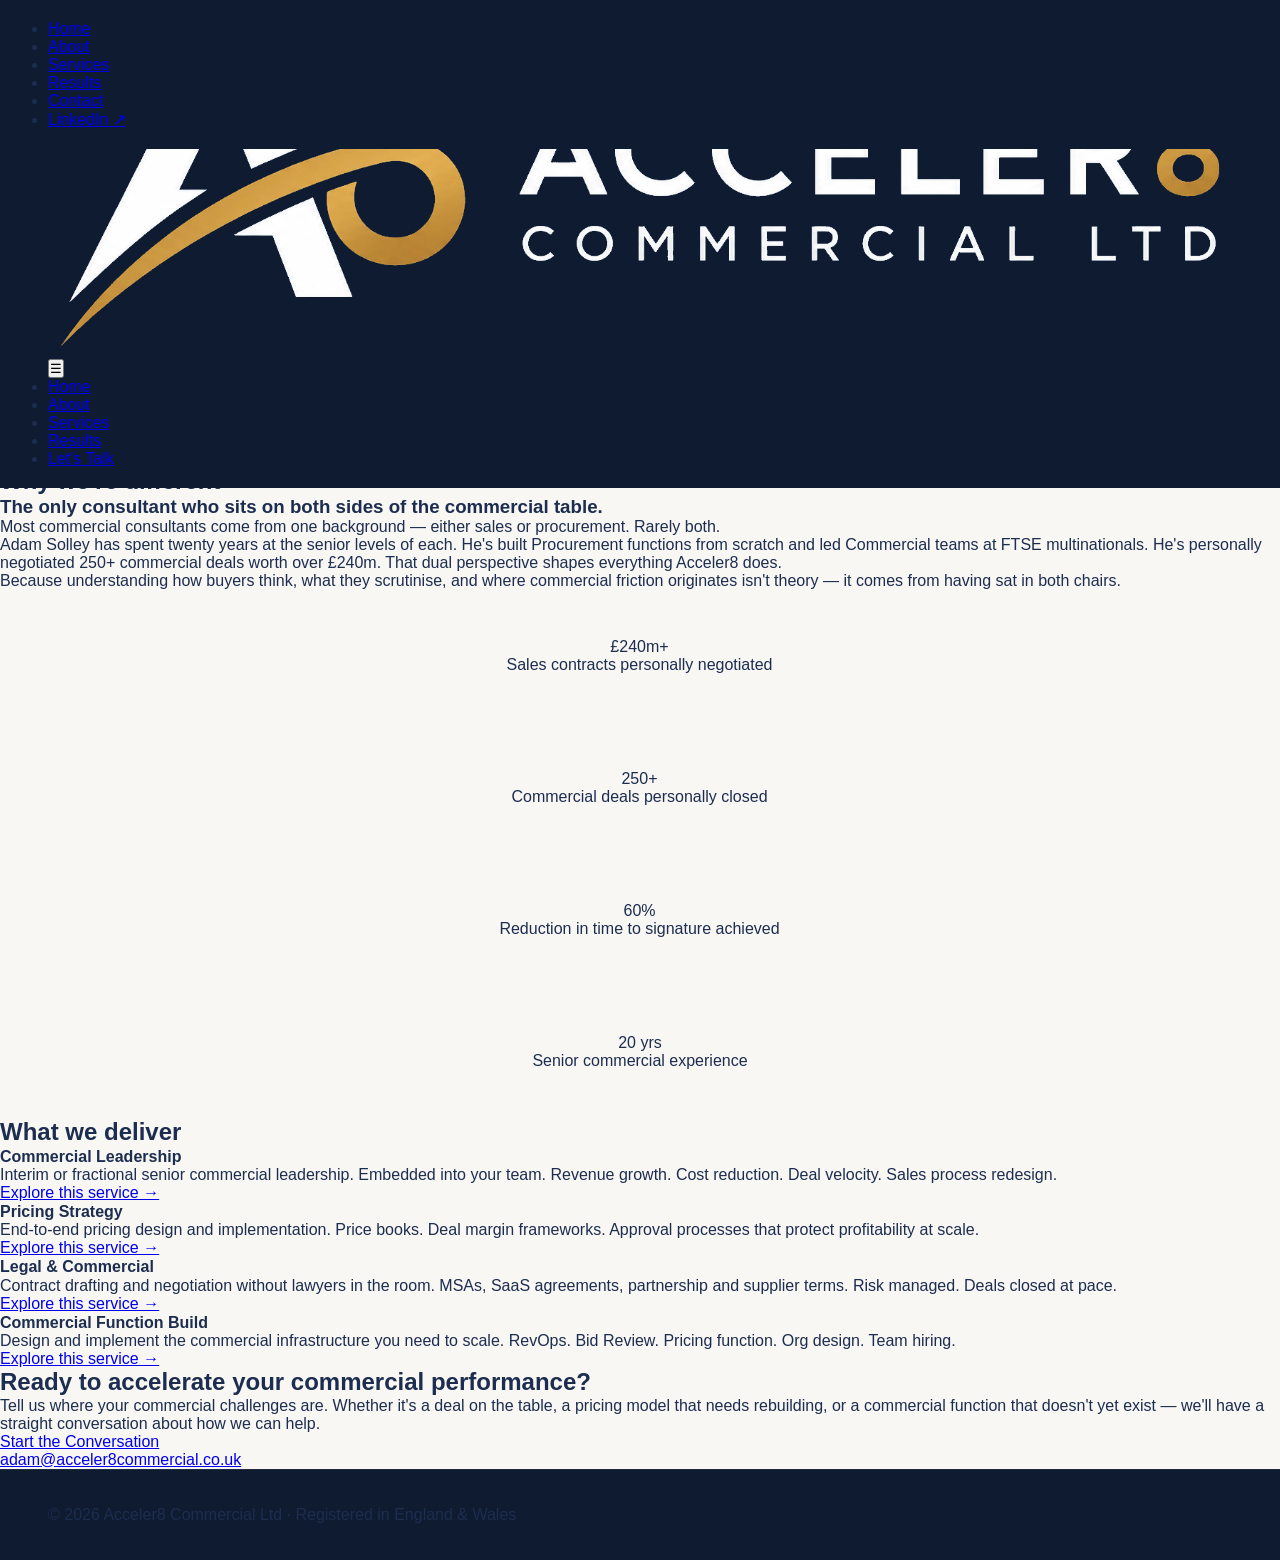
==== index.html @ 7e773368 "Add files via upload" ====
<!DOCTYPE html>
<html lang="en">
<head>
    <meta charset="UTF-8">
    <meta name="viewport" content="width=device-width, initial-scale=1.0">
    <title>Interim Commercial Director | SaaS & Fintech</title>
    <meta name="description" content="Interim commercial leadership for SaaS and Fintech. Cut deal close time, build pricing strategy, reduce software licensing spend.">
    <link rel="stylesheet" href="styles.css">
</head>
<body>
    <nav class="navbar">
        <div class="nav-container">
            <a href="index.html" class="logo">
                <img src="logo-on-dark-bg.webp" alt="Acceler8 Commercial Ltd">
            </a>
            <button class="nav-toggle">☰</button>
            <ul class="nav-menu">
                <li><a href="index.html">Home</a></li>
                <li><a href="about.html">About</a></li>
                <li><a href="services.html">Services</a></li>
                <li><a href="results.html">Results</a></li>
                <li><a href="contact.html">Let's Talk</a></li>
            </ul>
        </div>
    </nav>

    <main id="main-content">
        <!-- HERO SECTION -->
        <section class="hero">
            <div class="container">
                <h1>Cut your deal close time in half.</h1>
                <p class="hero-subheading">For B2B SaaS and Fintech CFOs who need faster deals, protected margins, and commercial infrastructure that scales. The only consultant who has sat on both sides of the commercial table — sales negotiation and procurement strategy.</p>
                <div class="hero-ctas">
                    <a href="services.html" class="btn btn-primary">See What We Do</a>
                    <a href="contact.html" class="btn btn-secondary">Start a Conversation</a>
                </div>
            </div>
        </section>

        <!-- PROBLEMS SECTION -->
        <section class="problems">
            <div class="container">
                <h2 class="section-title">Where commercial performance breaks down</h2>
                
                <!-- Problem 1: Commercial Leadership -->
                <div class="problem-card">
                    <h3>You need senior commercial leadership. You don't need to hire permanently.</h3>
                    <p>Scaling businesses face a paradox: you need experienced commercial leadership to move faster, but you're not ready for a permanent Commercial Director hire. We step in as interim or fractional commercial leadership — embedded in your team, working alongside your people, delivering measurable outcomes from day one.</p>
                    <p>Twenty years of building and leading commercial functions at FTSE enterprises, Fintech and software companies. Revenue acceleration. Cost reduction. Sales process redesign. Market entry support. We build the infrastructure that lets you scale.</p>
                    <a href="services.html#s01" class="btn btn-link">Learn about interim leadership →</a>
                </div>

                <!-- Problem 2: Overpaying for Software -->
                <div class="problem-card">
                    <h3>You're overpaying for mission-critical software.</h3>
                    <p>Most organizations negotiate Oracle, AWS and Microsoft contracts the way they negotiate everything — hoping to get a decent deal. They don't. Software licensing is a game with rules that vendors know and most buyers don't.</p>
                    <p>We negotiate these contracts on your behalf. We've saved clients millions of pounds, improved profitability and paved the way for growth. We know what vendors will actually concede. We get the deal done, the right way, with risk managed and your business protected.</p>
                    <a href="services.html#s03" class="btn btn-link">Learn about vendor optimization →</a>
                </div>

                <!-- Problem 3: Sales Cycle -->
                <div class="problem-card">
                    <h3>Your sales cycle is slower than it should be.</h3>
                    <p>Most B2B software and Fintech businesses are growing — but their commercial operation hasn't kept pace. Deals take months when they should take weeks. Your sales team lacks structure. Contracts are bottlenecks, not enablers. Pricing gets discounted away.</p>
                    <p>We identify and remove the commercial friction that slows deals, costs you clients and limits growth. We embed into your business, redesign your processes, and remove the bottlenecks holding you back. We've helped clients reduce their time to signature by as much as 60% — exact results depend on your current state, but we focus on the friction that affects every deal. Not by pushing harder. By designing smarter.</p>
                    <a href="services.html#s01" class="btn btn-link">Learn about deal acceleration →</a>
                </div>
            </div>
        </section>

        <!-- ABOUT SECTION -->
        <section class="about">
            <div class="container">
                <h2 class="section-title">Why we're different</h2>
                <h3 class="about-headline">The only consultant who sits on both sides of the commercial table.</h3>
                
                <p>Most commercial consultants come from one background — either sales or procurement. Rarely both.</p>
                
                <p>Adam Solley has spent twenty years at the senior levels of each. He's built Procurement functions from scratch and led Commercial teams at FTSE multinationals. He's personally negotiated 250+ commercial deals worth over £240m. That dual perspective shapes everything Acceler8 does.</p>
                
                <p>Because understanding how buyers think, what they scrutinise, and where commercial friction originates isn't theory — it comes from having sat in both chairs.</p>

                <div class="stats-grid">
                    <div class="stat">
                        <div class="stat-number">£240m+</div>
                        <div class="stat-label">Sales contracts personally negotiated</div>
                    </div>
                    <div class="stat">
                        <div class="stat-number">250+</div>
                        <div class="stat-label">Commercial deals personally closed</div>
                    </div>
                    <div class="stat">
                        <div class="stat-number">60%</div>
                        <div class="stat-label">Reduction in time to signature achieved</div>
                    </div>
                    <div class="stat">
                        <div class="stat-number">20 yrs</div>
                        <div class="stat-label">Senior commercial experience</div>
                    </div>
                </div>
            </div>
        </section>

        <!-- SERVICES SECTION -->
        <section class="services">
            <div class="container">
                <h2 class="section-title">What we deliver</h2>
                
                <div class="services-grid">
                    <div class="service-card" id="s01">
                        <h4>Commercial Leadership</h4>
                        <p>Interim or fractional senior commercial leadership. Embedded into your team. Revenue growth. Cost reduction. Deal velocity. Sales process redesign.</p>
                        <a href="services.html#s01" class="btn btn-link">Explore this service →</a>
                    </div>
                    
                    <div class="service-card" id="s02">
                        <h4>Pricing Strategy</h4>
                        <p>End-to-end pricing design and implementation. Price books. Deal margin frameworks. Approval processes that protect profitability at scale.</p>
                        <a href="services.html#s02" class="btn btn-link">Explore this service →</a>
                    </div>
                    
                    <div class="service-card" id="s03">
                        <h4>Legal & Commercial</h4>
                        <p>Contract drafting and negotiation without lawyers in the room. MSAs, SaaS agreements, partnership and supplier terms. Risk managed. Deals closed at pace.</p>
                        <a href="services.html#s03" class="btn btn-link">Explore this service →</a>
                    </div>
                    
                    <div class="service-card" id="s04">
                        <h4>Commercial Function Build</h4>
                        <p>Design and implement the commercial infrastructure you need to scale. RevOps. Bid Review. Pricing function. Org design. Team hiring.</p>
                        <a href="services.html#s04" class="btn btn-link">Explore this service →</a>
                    </div>
                </div>
            </div>
        </section>

        <!-- FINAL CTA SECTION -->
        <section class="final-cta">
            <div class="container">
                <h2>Ready to accelerate your commercial performance?</h2>
                <p>Tell us where your commercial challenges are. Whether it's a deal on the table, a pricing model that needs rebuilding, or a commercial function that doesn't yet exist — we'll have a straight conversation about how we can help.</p>
                <a href="contact.html" class="btn btn-primary">Start the Conversation</a>
                <p class="email-contact"><a href="mailto:adam@acceler8commercial.co.uk">adam@acceler8commercial.co.uk</a></p>
            </div>
        </section>
    </main>

    <footer>
        <div class="container">
            <p>&copy; 2026 Acceler8 Commercial Ltd · Registered in England & Wales</p>
            <nav class="footer-nav">
                <ul>
                    <li><a href="index.html">Home</a></li>
                    <li><a href="about.html">About</a></li>
                    <li><a href="services.html">Services</a></li>
                    <li><a href="results.html">Results</a></li>
                    <li><a href="contact.html">Contact</a></li>
                    <li><a href="https://www.linkedin.com/in/adamfsolley" target="_blank">LinkedIn ↗</a></li>
                </ul>
            </nav>
        </div>
    </footer>

</body>
</html>
---- styles.css ----
/* ═══════════════════════════════════════════════════════════════════
   ACCELER8 COMMERCIAL - MAIN STYLESHEET
   Consolidated from all pages for better caching & performance
   ═══════════════════════════════════════════════════════════════════ */

/* ── ROOT VARIABLES & RESET ── */
*,*::before,*::after {
  box-sizing: border-box;
  margin: 0;
  padding: 0;
}

:root {
  /* Color Palette - Updated for Better Contrast */
  --navy: #1C2D4F;
  --navy-deep: #0F1B31;
  --navy-mid: #243560;
  --gold: #C49A3C;           /* IMPROVED: Darker gold for better readability */
  --gold-light: #D4AF62;     /* Kept for dark background accents */
  --gold-pale: #F0E4C4;
  --cream: #F8F7F4;
  --white: #fff;

  /* Text Colors */
  --text-navy: #1C2D4F;
  --text-mid: #4A5A6A;
  --text-light: #7A8A9A;

  /* Spacing */
  --spacing-xs: 0.5rem;
  --spacing-sm: 1rem;
  --spacing-md: 1.5rem;
  --spacing-lg: 2rem;
  --spacing-xl: 3rem;

  /* Transitions */
  --transition-fast: 0.2s ease;
  --transition-normal: 0.3s ease;
}

html {
  scroll-behavior: smooth;
  -webkit-text-size-adjust: 100%;
  text-size-adjust: 100%;
}

body {
  font-family: 'DM Sans', sans-serif;
  background: var(--cream);
  color: var(--text-navy);
  overflow-x: hidden;
}

/* RESPONSIVE IMAGES - IMPROVED: Ensures images scale properly on mobile */
img {
  max-width: 100%;
  height: auto;
  display: block;
}

/* ════════════════════════════════════════════════════════════════
   TYPOGRAPHY
   ════════════════════════════════════════════════════════════════ */

h1, h2, h3, h4, h5, h6 {
  font-weight: 600;
  line-height: 1.2;
}

/* ════════════════════════════════════════════════════════════════
   NAVIGATION
   ════════════════════════════════════════════════════════════════ */

nav {
  position: fixed;
  top: 0;
  left: 0;
  right: 0;
  z-index: 100;
  padding: 1.25rem var(--spacing-xl);
  display: flex;
  align-items: center;
  justify-content: space-between;
  transition: background 0.4s, box-shadow 0.4s, max-height 0.3s ease;
  background: var(--navy-deep);
  width: 100%;
  overflow: hidden;
}

nav.scrolled {
  background: var(--navy-deep);
  box-shadow: 0 1px 24px rgba(0, 0, 0, 0.35);
}

.nav-logo {
  display: flex;
  align-items: center;
  gap: 10px;
  text-decoration: none;
  z-index: 101;
}

.nav-logo-img {
  height: 40px;
  width: auto;
  display: block;
  flex-shrink: 0;
}

/* Legacy classes kept for safety */
.nav-logo-mark {
  height: 36px;
  width: auto;
  display: block;
  flex-shrink: 0;
}

.nav-logo-wordmark {
  height: 32px;
  width: auto;
  display: block;
}

.nav-logo-text {
  display: flex;
  flex-direction: column;
  line-height: 1.15;
}

.nav-logo-main {
  font-size: 14px;
  font-weight: 500;
  color: #fff;
  letter-spacing: 0.1em;
  text-transform: uppercase;
}

.nav-logo-sub {
  font-size: 8.5px;
  font-weight: 300;
  color: var(--gold-light);
  letter-spacing: 0.2em;
  text-transform: uppercase;
}

.nav-links {
  display: flex;
  align-items: center;
  gap: 2.5rem;
  list-style: none;
}

.nav-links a {
  text-decoration: none;
  color: rgba(255, 255, 255, 0.9);  /* IMPROVED: More visible */
  font-size: 12.5px;
  letter-spacing: 0.06em;
  transition: color var(--transition-fast);
  font-weight: 500;  /* IMPROVED: Slightly heavier for clarity */
}

.nav-links a:hover {
  color: var(--gold);  /* IMPROVED: Uses darker gold */
}

/* Keyboard Focus States - ACCESSIBILITY IMPROVEMENT */
.nav-links a:focus {
  outline: 2px solid var(--gold);
  outline-offset: 4px;
  border-radius: 2px;
}

.nav-cta {
  padding: 0.45rem 1.25rem;
  border: 1px solid var(--gold);
  color: var(--gold) !important;
  border-radius: 2px;
  font-size: 11px !important;
  letter-spacing: 0.12em !important;
  text-transform: uppercase;
  transition: background var(--transition-fast), color var(--transition-fast) !important;
}

.nav-cta:hover {
  background: var(--gold) !important;
  color: var(--navy-deep) !important;
}

/* Mobile Menu Toggle Button - NEW */
.mobile-menu-toggle {
  display: none;
  background: none;
  border: none;
  color: #fff;
  font-size: 24px;
  cursor: pointer;
  z-index: 102;
  padding: 8px;
  border-radius: 4px;
  transition: background-color var(--transition-fast);
}

.mobile-menu-toggle:focus {
  outline: 2px solid var(--gold);
  outline-offset: 2px;
}

.mobile-menu-toggle:hover {
  background-color: rgba(196, 154, 60, 0.2);
}

.mobile-menu-toggle.active {
  background-color: rgba(196, 154, 60, 0.3);
}

.logo-svg {
  width: 44px;
  height: 44px;
}

/* ════════════════════════════════════════════════════════════════
   HERO SECTION
   ════════════════════════════════════════════════════════════════ */

#hero {
  min-height: 100vh;
  background: var(--navy-deep);
  display: flex;
  align-items: center;
  justify-content: center;
  position: relative;
  overflow: hidden;
  padding: 8rem 3rem 5rem;
}

#hero::before {
  content: '';
  position: absolute;
  inset: 0;
  background-image: linear-gradient(rgba(196, 154, 60, 0.05) 1px, transparent 1px),
                    linear-gradient(90deg, rgba(196, 154, 60, 0.05) 1px, transparent 1px);
  background-size: 64px 64px;
}

#hero::after {
  content: '';
  position: absolute;
  bottom: 0;
  left: 0;
  right: 0;
  height: 1px;
  background: linear-gradient(90deg, transparent, var(--gold), transparent);
}

.hero-content {
  text-align: center;
  max-width: 960px;
  position: relative;
  z-index: 1;
}

.hero-eyebrow {
  font-size: 11px;
  font-weight: 400;
  letter-spacing: 0.28em;
  text-transform: uppercase;
  color: var(--gold);  /* IMPROVED: Darker gold */
  margin-bottom: 2rem;
  opacity: 0;
  animation: fadeUp 0.8s 0.2s ease forwards;
}

.hero-title {
  font-family: 'Cormorant Garamond', serif;
  font-size: clamp(64px, 10vw, 120px);
  font-weight: 600;
  line-height: 0.95;
  color: #fff;
  letter-spacing: -0.02em;
  margin-bottom: 1.5rem;
  opacity: 0;
  animation: fadeUp 0.8s 0.4s ease forwards;
}

.hero-title em {
  font-style: italic;
  color: var(--gold);
}

/* Hero heading for Results and Contact pages */
.hero-h {
  font-family: 'Cormorant Garamond', serif;
  font-size: clamp(40px, 6vw, 86px);
  font-weight: 600;
  line-height: 1.05;
  color: #fff;
  letter-spacing: -0.02em;
  opacity: 0;
  animation: fadeUp 0.8s 0.35s ease forwards;
}

.hero-h em {
  font-style: italic;
  color: var(--gold);
}

.hero-rule {
  width: 56px;
  height: 1px;
  background: var(--gold);
  margin: 0 auto 1.75rem;
  opacity: 0;
  animation: fadeUp 0.8s 0.6s ease forwards;
}

.hero-sub {
  font-family: 'Cormorant Garamond', serif;
  font-size: clamp(18px, 2.4vw, 26px);
  font-weight: 300;
  font-style: italic;
  color: rgba(255, 255, 255, 0.65);
  line-height: 1.65;
  max-width: 700px;
  margin: 0 auto 2.75rem;
  opacity: 0;
  animation: fadeUp 0.8s 0.75s ease forwards;
}

.hero-btns {
  display: flex;
  align-items: center;
  justify-content: center;
  gap: 1.25rem;
  flex-wrap: wrap;
  opacity: 0;
  animation: fadeUp 0.8s 0.95s ease forwards;
}

.btn-gold {
  display: inline-block;
  padding: 0.9rem 2.5rem;
  background: var(--gold);
  color: var(--navy-deep);
  text-decoration: none;
  font-size: 11.5px;
  font-weight: 500;
  letter-spacing: 0.14em;
  text-transform: uppercase;
  border-radius: 2px;
  transition: background var(--transition-fast), transform var(--transition-fast);
  cursor: pointer;
  border: none;
  min-height: 44px;
  display: inline-flex;
  align-items: center;
  justify-content: center;
}

.btn-gold:hover,
.btn-gold:focus {
  background: var(--gold-light);
  transform: translateY(-2px);
}

/* Keyboard Focus - ACCESSIBILITY */
.btn-gold:focus {
  outline: 2px solid var(--gold);
  outline-offset: 2px;
}

.btn-ghost {
  display: inline-flex;
  align-items: center;
  justify-content: center;
  padding: 0.9rem 2.5rem;
  background: transparent;
  color: rgba(255, 255, 255, 0.75);
  text-decoration: none;
  font-size: 11.5px;
  letter-spacing: 0.14em;
  text-transform: uppercase;
  border: 1px solid rgba(255, 255, 255, 0.25);
  border-radius: 2px;
  transition: border-color var(--transition-fast), color var(--transition-fast);
  cursor: pointer;
  min-height: 44px;
}

.btn-ghost:hover,
.btn-ghost:focus {
  border-color: rgba(255, 255, 255, 0.6);
  color: #fff;
}

.btn-ghost:focus {
  outline: 2px solid var(--gold);
  outline-offset: 2px;
}

.scroll-hint {
  position: absolute;
  bottom: 2rem;
  left: 50%;
  transform: translateX(-50%);
  display: flex;
  flex-direction: column;
  align-items: center;
  gap: 8px;
  opacity: 0;
  animation: fadeIn 1s 1.8s ease forwards;
}

.scroll-hint span {
  font-size: 9.5px;
  letter-spacing: 0.22em;
  text-transform: uppercase;
  color: rgba(255, 255, 255, 0.3);
}

.scroll-line {
  width: 1px;
  height: 44px;
  background: linear-gradient(to bottom, var(--gold), transparent);
  animation: pulse 2s ease infinite;
}

/* ════════════════════════════════════════════════════════════════
   QUESTIONS SECTION
   ════════════════════════════════════════════════════════════════ */

#questions {
  background: var(--navy);
  padding: 6rem 3rem;
  position: relative;
}

#questions::before {
  content: '';
  position: absolute;
  top: 0;
  left: 0;
  right: 0;
  height: 1px;
  background: linear-gradient(90deg, transparent, var(--gold), transparent);
}

.qs-header {
  text-align: center;
  margin-bottom: 4.5rem;
}

.section-eye {
  display: block;
  font-size: 11px;
  font-weight: 400;
  letter-spacing: 0.28em;
  text-transform: uppercase;
  color: var(--gold);  /* IMPROVED: Darker gold */
  margin-bottom: 1rem;
}

.section-h-light {
  font-family: 'Cormorant Garamond', serif;
  font-size: clamp(28px, 4.5vw, 48px);
  font-weight: 400;
  color: #fff;
  line-height: 1.2;
}

.qs-grid {
  max-width: 1040px;
  margin: 0 auto;
  display: grid;
  grid-template-columns: 1fr 1fr;
  gap: 0;
}

.q-item {
  padding: 2.75rem 3rem;
  border-bottom: 1px solid rgba(255, 255, 255, 0.07);
  border-right: 1px solid rgba(255, 255, 255, 0.07);
  transition: background var(--transition-normal);
}

.q-item:hover {
  background: rgba(196, 154, 60, 0.05);
}

.q-item:nth-child(even) {
  border-right: none;
}

.q-item.q-last {
  grid-column: 1/-1;
  border-bottom: none;
  border-right: none;
  max-width: 580px;
  margin: 0 auto;
  text-align: center;
  padding: 3rem 2rem 0;
}

.q-num {
  display: block;
  font-family: 'Cormorant Garamond', serif;
  font-size: clamp(20px, 2.2vw, 27px);
  font-weight: 400;
  color: var(--gold);  /* IMPROVED: Darker gold */
  letter-spacing: 0.15em;
  margin-bottom: 0.75rem;
}

.q-text {
  font-family: 'Cormorant Garamond', serif;
  font-size: clamp(20px, 2.2vw, 27px);
  font-weight: 400;
  font-style: italic;
  color: rgba(255, 255, 255, 0.88);
  line-height: 1.45;
}

.q-tag {
  display: inline-block;
  margin-top: 1rem;
  font-size: 10px;
  font-weight: 400;
  letter-spacing: 0.15em;
  text-transform: uppercase;
  color: var(--gold);  /* IMPROVED: Darker gold */
  border: 1px solid var(--gold);  /* IMPROVED: Darker gold */
  padding: 0.25rem 0.7rem;
  border-radius: 2px;
}

/* ════════════════════════════════════════════════════════════════
   PIVOT SECTION
   ════════════════════════════════════════════════════════════════ */

#pivot {
  background: var(--cream);
  padding: 5.5rem 3rem;
  text-align: center;
  position: relative;
}

.pivot-line {
  font-family: 'Cormorant Garamond', serif;
  font-size: clamp(26px, 3.8vw, 46px);
  font-weight: 500;
  color: var(--navy);
  line-height: 1.35;
  max-width: 820px;
  margin: 0 auto 1.5rem;
}

.pivot-line em {
  font-style: italic;
  color: var(--gold);
}

.pivot-sub {
  font-size: 15.5px;
  font-weight: 300;
  color: var(--text-mid);
  max-width: 600px;
  margin: 0 auto;
  line-height: 1.75;
}

/* ════════════════════════════════════════════════════════════════
   ABOUT SECTION
   ════════════════════════════════════════════════════════════════ */

#about {
  background: #fff;
  padding: 6rem 3rem;
}

.about-wrap {
  max-width: 1100px;
  margin: 0 auto;
  display: grid;
  grid-template-columns: 1fr 1fr;
  gap: 6rem;
  align-items: center;
}

.about-label {
  display: block;
  font-size: 11px;
  letter-spacing: 0.28em;
  text-transform: uppercase;
  color: var(--gold);  /* IMPROVED: Darker gold */
  margin-bottom: 1rem;
  font-weight: 500;
}

.about-h {
  font-family: 'Cormorant Garamond', serif;
  font-size: clamp(30px, 3.8vw, 46px);
  font-weight: 600;
  color: var(--navy);
  line-height: 1.2;
  margin-bottom: 1.5rem;
}

.about-h em {
  font-style: italic;
  color: var(--gold);
}

.about-p {
  font-size: 15px;
  line-height: 1.85;
  color: var(--text-mid);
  font-weight: 300;
  margin-bottom: 1.25rem;
}

.about-p strong {
  color: var(--navy);
  font-weight: 500;
}

.creds {
  margin-top: 2rem;
  display: flex;
  flex-direction: column;
  gap: 0.6rem;
}

.cred {
  display: flex;
  align-items: center;
  gap: 0.85rem;
  font-size: 13px;
  color: var(--text-mid);
}

.cred::before {
  content: '';
  width: 22px;
  height: 1px;
  background: var(--gold);
  flex-shrink: 0;
}

.usp-cards {
  display: flex;
  flex-direction: column;
  gap: 1.25rem;
}

.usp {
  background: var(--cream);
  border-left: 3px solid var(--gold);
  padding: 1.5rem 1.75rem;
  border-radius: 0 2px 2px 0;
}

.usp h4 {
  font-family: 'Cormorant Garamond', serif;
  font-size: 19px;
  font-weight: 600;
  color: var(--navy);
  margin-bottom: 0.45rem;
}

.usp p {
  font-size: 13.5px;
  line-height: 1.7;
  color: var(--text-mid);
  font-weight: 300;
}

/* ════════════════════════════════════════════════════════════════
   STATS SECTION
   ════════════════════════════════════════════════════════════════ */

#stats {
  background: var(--navy-deep);
  padding: 5rem 3rem;
  position: relative;
}

#stats::before,
#stats::after {
  content: '';
  position: absolute;
  left: 0;
  right: 0;
  height: 1px;
  background: linear-gradient(90deg, transparent, var(--gold), transparent);
}

#stats::before {
  top: 0;
}

#stats::after {
  bottom: 0;
}

.stats-row {
  max-width: 1100px;
  margin: 0 auto;
  display: grid;
  grid-template-columns: repeat(4, 1fr);
  gap: 0;
}

.stat {
  padding: 2rem;
  text-align: center;
  border-right: 1px solid rgba(255, 255, 255, 0.1);
}

.stat:last-child {
  border-right: none;
}

.stat-n {
  font-family: 'Cormorant Garamond', serif;
  font-size: clamp(38px, 5vw, 66px);
  font-weight: 600;
  color: var(--gold);
  line-height: 1;
  margin-bottom: 0.5rem;
}

.stat-l {
  font-size: 11.5px;
  font-weight: 400;
  letter-spacing: 0.1em;
  text-transform: uppercase;
  color: rgba(255, 255, 255, 0.55);
  line-height: 1.5;
}

/* ════════════════════════════════════════════════════════════════
   SERVICES SECTION
   ════════════════════════════════════════════════════════════════ */

#services {
  background: var(--cream);
  padding: 6.5rem 3rem;
}

.svc-header {
  text-align: center;
  margin-bottom: 4rem;
}

.section-h-dark {
  font-family: 'Cormorant Garamond', serif;
  font-size: clamp(30px, 4.5vw, 50px);
  font-weight: 400;
  color: var(--navy);
  line-height: 1.2;
  margin-top: 0.5rem;
}

.svc-sub {
  font-size: 15.5px;
  font-weight: 300;
  color: var(--text-mid);
  max-width: 580px;
  margin: 1rem auto 0;
  line-height: 1.7;
}

.svc-grid {
  max-width: 1100px;
  margin: 0 auto;
  display: grid;
  grid-template-columns: repeat(2, 1fr);
  gap: 1.5rem;
}

.svc-card {
  background: #fff;
  border: 1px solid rgba(28, 45, 79, 0.1);
  padding: 2.75rem;
  border-radius: 2px;
  position: relative;
  overflow: hidden;
  transition: transform var(--transition-normal), box-shadow var(--transition-normal), border-color var(--transition-normal);
  text-decoration: none;
  color: inherit;
  display: block;
}

.svc-card::before {
  content: '';
  position: absolute;
  top: 0;
  left: 0;
  width: 3px;
  height: 0;
  background: var(--gold);
  transition: height 0.4s;
}

.svc-card:hover {
  transform: translateY(-3px);
  box-shadow: 0 12px 48px rgba(28, 45, 79, 0.1);
  border-color: rgba(196, 154, 60, 0.25);
}

.svc-card:hover::before {
  height: 100%;
}

.svc-card:focus {
  outline: 2px solid var(--gold);
  outline-offset: 2px;
}

.svc-num {
  font-family: 'Cormorant Garamond', serif;
  font-size: 60px;
  font-weight: 300;
  color: rgba(196, 154, 60, 0.12);
  line-height: 1;
  margin-bottom: 0.25rem;
}

.svc-title {
  font-family: 'Cormorant Garamond', serif;
  font-size: 26px;
  font-weight: 600;
  color: var(--navy);
  margin-bottom: 1rem;
  line-height: 1.2;
}

.svc-body {
  font-size: 14px;
  line-height: 1.85;
  color: var(--text-mid);
  font-weight: 300;
  margin-bottom: 1.5rem;
}

.svc-tags {
  display: flex;
  flex-wrap: wrap;
  gap: 0.5rem;
}

.tag {
  font-size: 9.5px;
  font-weight: 400;
  letter-spacing: 0.12em;
  text-transform: uppercase;
  color: var(--gold);  /* IMPROVED: Darker gold */
  border: 1px solid rgba(196, 154, 60, 0.4);
  padding: 0.25rem 0.7rem;
  border-radius: 2px;
}

/* ════════════════════════════════════════════════════════════════
   CLIENTS SECTION
   ════════════════════════════════════════════════════════════════ */

#clients {
  background: #fff;
  padding: 5rem 3rem;
  text-align: center;
}

.clients-wrap {
  max-width: 900px;
  margin: 0 auto;
}

.clients-note {
  font-size: 13px;
  font-weight: 300;
  color: var(--text-light);
  margin-top: 2.5rem;
  font-style: italic;
}

.clients-row {
  display: flex;
  align-items: center;
  justify-content: center;
  flex-wrap: wrap;
  gap: 1rem 3rem;
  margin-top: 2.5rem;
}

.client-n {
  font-family: 'DM Sans', sans-serif;
  font-size: 14.5px;
  font-weight: 500;
  letter-spacing: 0.12em;
  text-transform: uppercase;
  color: rgba(28, 45, 79, 0.28);
  transition: color var(--transition-normal);
  cursor: default;
}

.client-n:hover {
  color: var(--navy);
}

/* ════════════════════════════════════════════════════════════════
   CTA SECTION
   ════════════════════════════════════════════════════════════════ */

#cta {
  background: var(--navy);
  padding: 6.5rem 3rem;
  text-align: center;
  position: relative;
  overflow: hidden;
}

#cta::before {
  content: '';
  position: absolute;
  inset: 0;
  background-image: linear-gradient(rgba(196, 154, 60, 0.04) 1px, transparent 1px),
                    linear-gradient(90deg, rgba(196, 154, 60, 0.04) 1px, transparent 1px);
  background-size: 64px 64px;
}

.cta-inner {
  position: relative;
  z-index: 1;
  max-width: 700px;
  margin: 0 auto;
}

.cta-h {
  font-family: 'Cormorant Garamond', serif;
  font-size: clamp(34px, 5vw, 60px);
  font-weight: 500;
  color: #fff;
  line-height: 1.25;
  margin-bottom: 1rem;
}

.cta-h em {
  font-style: italic;
  color: var(--gold);
}

.cta-p {
  font-size: 15.5px;
  font-weight: 300;
  color: rgba(255, 255, 255, 0.65);
  line-height: 1.75;
  margin-bottom: 2.5rem;
}

.cta-email {
  display: inline-block;
  font-size: 13px;
  letter-spacing: 0.1em;
  color: var(--gold-light);
  text-decoration: none;
  margin-top: 1.25rem;
  transition: color var(--transition-fast);
}

.cta-email:hover {
  color: #fff;
}

.cta-email:focus {
  outline: 2px solid var(--gold);
  outline-offset: 2px;
  border-radius: 2px;
}

/* ════════════════════════════════════════════════════════════════
   FOOTER
   ════════════════════════════════════════════════════════════════ */

footer {
  background: var(--navy-deep);
  padding: 2.25rem 3rem;
  border-top: 1px solid rgba(255, 255, 255, 0.07);
}

.footer-in {
  max-width: 1100px;
  margin: 0 auto;
  display: flex;
  align-items: center;
  justify-content: space-between;
  flex-wrap: wrap;
  gap: 1rem;
}

.footer-copy {
  font-size: 11.5px;
  color: rgba(255, 255, 255, 0.35);
  letter-spacing: 0.05em;
}

.footer-links {
  display: flex;
  gap: 2rem;
  list-style: none;
}

.footer-links a {
  font-size: 11.5px;
  color: rgba(255, 255, 255, 0.35);
  text-decoration: none;
  letter-spacing: 0.05em;
  transition: color var(--transition-fast);
}

.footer-links a:hover {
  color: var(--gold-light);
}

.footer-links a:focus {
  outline: 2px solid var(--gold);
  outline-offset: 2px;
  border-radius: 2px;
}

/* ════════════════════════════════════════════════════════════════
   TOUCH-OPTIMIZED HOVER STATES - IMPROVED: Only apply on devices with hover
   ════════════════════════════════════════════════════════════════ */

@media (hover: hover) {
  .q-item:hover {
    background: rgba(196, 154, 60, 0.05);
  }

  .svc-card:hover {
    transform: translateY(-3px);
    box-shadow: 0 12px 48px rgba(28, 45, 79, 0.1);
    border-color: rgba(196, 154, 60, 0.25);
  }

  .result-card:hover {
    transform: translateY(-4px);
    border-color: rgba(196, 154, 60, 0.25);
    box-shadow: 0 12px 40px rgba(28, 45, 79, 0.1);
  }

  .client-n:hover {
    color: var(--navy);
  }

  .client-cell:hover {
    background: var(--cream);
  }

  .client-cell:hover .client-name {
    color: var(--navy);
  }
}

/* ════════════════════════════════════════════════════════════════
   ANIMATIONS
   ════════════════════════════════════════════════════════════════ */

@keyframes fadeUp {
  from {
    opacity: 0;
    transform: translateY(22px);
  }
  to {
    opacity: 1;
    transform: translateY(0);
  }
}

@keyframes fadeIn {
  from {
    opacity: 0;
  }
  to {
    opacity: 1;
  }
}

@keyframes pulse {
  0%, 100% {
    opacity: 0.5;
  }
  50% {
    opacity: 1;
  }
}

.reveal {
  opacity: 0;
  transform: translateY(26px);
  transition: opacity 0.75s ease, transform 0.75s ease;
}

.reveal.in {
  opacity: 1;
  transform: translateY(0);
}

.d1 { transition-delay: 0.1s; }
.d2 { transition-delay: 0.2s; }
.d3 { transition-delay: 0.3s; }
.d4 { transition-delay: 0.4s; }

/* ════════════════════════════════════════════════════════════════
   MOBILE RESPONSIVE DESIGN
   ════════════════════════════════════════════════════════════════ */

@media (max-width: 1024px) {
  /* Tablets and smaller - IMPROVED: Logo text now visible on iPad (768px) */
  nav {
    padding: 1rem 2rem;
  }

  /* Logo text stays visible at this breakpoint - only hide at 480px and below */

  .nav-logo-img {
    height: 34px;
  }

  .nav-links {
    gap: 1.5rem;
  }

  .nav-links a {
    font-size: 11px;
  }

  #hero {
    padding: 7rem 2rem 4rem;
  }

  #questions {
    padding: 5rem 2rem;
  }

  .qs-grid {
    grid-template-columns: 1fr;
    max-width: 100%;
  }

  .q-item {
    border-right: none !important;
  }

  .q-item.q-last {
    grid-column: 1;
    max-width: 100%;
    padding: 2rem;
  }

  #about {
    padding: 5rem 2rem;
  }

  .about-wrap {
    grid-template-columns: 1fr;
    gap: 3rem;
  }

  #stats {
    padding: 4rem 2rem;
  }

  .stats-row {
    grid-template-columns: 1fr;
    gap: 0;
    overflow: visible;
    width: 100%;
  }

  .stat {
    border-right: none !important;
    border-bottom: 1px solid rgba(255, 255, 255, 0.1);
    padding: 1.25rem;
  }

  .stat:last-child {
    border-bottom: none;
  }

  #services {
    padding: 5rem 2rem;
  }

  .svc-grid {
    grid-template-columns: 1fr;
  }

  .svc-card {
    padding: 2rem;
  }

  #cta {
    padding: 5rem 2rem;
  }

  .cta-h {
    font-size: clamp(28px, 4vw, 42px);
  }

  footer {
    padding: 1.5rem 2rem;
  }

  .footer-in {
    flex-direction: column;
    align-items: flex-start;
  }

  .footer-links {
    flex-wrap: wrap;
    gap: 1rem;
  }
}

@media (max-width: 768px) {
  /* Mobile devices */

  /* Show mobile menu button */
  .mobile-menu-toggle {
    display: block;
  }

  /* Hide navigation on mobile (show with JavaScript) */
  nav.closed .nav-links {
    display: none;
  }

  nav.closed .nav-cta {
    display: none;
  }

  nav.open .nav-links {
    display: flex;
  }

  nav.open .nav-cta {
    display: block;
  }

  /* Mobile navigation styling */
  nav.open {
    flex-direction: column;
    background: var(--navy-deep) !important;
    box-shadow: 0 4px 12px rgba(0, 0, 0, 0.35) !important;
    padding: 0.75rem 0;
    max-height: calc(100vh - 60px);
    overflow-y: auto;
    width: 100%;
    position: fixed;
    left: 0;
    right: 0;
  }

  nav.open .nav-logo {
    width: 100%;
    justify-content: center;
    padding: 0.75rem;
    border-bottom: 1px solid rgba(255, 255, 255, 0.1);
    flex-shrink: 0;
  }

  nav.open .nav-links {
    flex-direction: column;
    width: 100%;
    gap: 0;
    padding: 0;
    margin: 0;
  }

  nav.open .nav-links li {
    border-bottom: 1px solid rgba(255, 255, 255, 0.05);
  }

  nav.open .nav-links li:last-child {
    border-bottom: none;
  }

  nav.open .nav-links a {
    display: block;
    padding: 0.85rem 1rem;
    text-align: center;
    font-size: 13px;
    min-height: 44px;
    display: flex;
    align-items: center;
    justify-content: center;
  }

  nav.open .nav-cta {
    margin: 0.75rem;
    min-height: 44px;
  }

  /* Keep brand visible on mobile (was display:none — left users with an empty nav bar) */
  .nav-logo-text {
    display: flex;
  }

  .nav-logo-sub {
    display: none;
  }

  #hero {
    min-height: auto;
    padding: 5rem 1.5rem 2.5rem;
    margin-top: 0;
  }

  .hero-eyebrow {
    font-size: 10px;
  }

  .hero-title {
    font-size: clamp(42px, 9vw, 64px);
  }

  .hero-sub {
    font-size: clamp(16px, 2vw, 20px);
    margin-bottom: 2rem;
  }

  .hero-btns {
    gap: 0.75rem;
  }

  .btn-gold,
  .btn-ghost {
    padding: 0.9rem 1.75rem;
    font-size: 10px;
    min-height: 44px;
  }

  .scroll-hint {
    display: none;
  }

  #questions {
    padding: 3.5rem 1.5rem;
  }

  .qs-header {
    margin-bottom: 2.5rem;
  }

  .section-h-light {
    font-size: clamp(22px, 4.5vw, 34px);
  }

  .q-item {
    padding: 1.25rem 1rem;
  }

  .q-num {
    font-size: clamp(18px, 2vw, 22px);
  }

  .q-text {
    font-size: clamp(16px, 1.9vw, 22px);
  }

  .q-tag {
    font-size: 9px;
    padding: 0.2rem 0.6rem;
  }

  #pivot {
    padding: 4rem 1.5rem;
  }

  .pivot-line {
    font-size: clamp(22px, 3.5vw, 36px);
  }

  .pivot-sub {
    font-size: 14px;
    max-width: 100%;
  }

  #about {
    padding: 4rem 1.5rem;
  }

  .about-wrap {
    gap: 2rem;
  }

  .about-h {
    font-size: clamp(24px, 3.5vw, 36px);
  }

  .about-p {
    font-size: 14px;
  }

  .usp-cards {
    gap: 1rem;
  }

  .usp {
    padding: 1.25rem 1.5rem;
  }

  .usp h4 {
    font-size: 17px;
  }

  .usp p {
    font-size: 12.5px;
  }

  #stats {
    padding: 2.75rem 1.5rem;
  }

  .stats-row {
    grid-template-columns: 1fr;
    gap: 0;
  }

  .stat {
    border-right: none !important;
    border-bottom: 1px solid rgba(255, 255, 255, 0.1);
    padding: 1.25rem 1rem;
    text-align: center;
  }

  .stat:last-child {
    border-bottom: none;
  }

  .stat-n {
    font-size: clamp(28px, 3.5vw, 44px);
    margin-bottom: 0.4rem;
  }

  .stat-l {
    font-size: 10px;
    line-height: 1.4;
  }

  #services {
    padding: 3.5rem 1.5rem;
  }

  .svc-header {
    margin-bottom: 2.5rem;
  }

  .section-h-dark {
    font-size: clamp(22px, 3.8vw, 38px);
    margin-top: 0.5rem;
  }

  .svc-sub {
    font-size: 13.5px;
    margin: 0.75rem auto 0;
  }

  .svc-grid {
    gap: 1rem;
  }

  .svc-card {
    padding: 1.25rem;
  }

  .svc-num {
    font-size: 36px;
    margin-bottom: 0.2rem;
  }

  .svc-title {
    font-size: 18px;
    margin-bottom: 0.85rem;
  }

  .svc-body {
    font-size: 13px;
    line-height: 1.8;
  }

  .tag {
    font-size: 10px;
    padding: 0.2rem 0.55rem;
  }

  #clients {
    padding: 4rem 1.5rem;
  }

  .clients-row {
    gap: 1rem 2rem;
  }

  .client-n {
    font-size: 13px;
  }

  #cta {
    padding: 3.5rem 1.5rem;
  }

  .cta-inner {
    max-width: 100%;
  }

  .cta-h {
    font-size: clamp(24px, 3.8vw, 38px);
    margin-bottom: 0.85rem;
  }

  .cta-p {
    font-size: 13.5px;
    margin-bottom: 2rem;
    line-height: 1.7;
  }

  .btn-gold {
    padding: 0.75rem 1.5rem;
    min-height: 44px;
    font-size: 11px;
  }

  footer {
    padding: 2rem 1.5rem;
  }

  .footer-in {
    flex-direction: column;
    align-items: flex-start;
    gap: 1.5rem;
  }

  .footer-copy,
  .footer-links {
    font-size: 12px;
  }

  .footer-links {
    gap: 1rem;
  }

  /* Results page responsive — :has() needed to beat desktop two-column rule */
  #hero .hero-inner,
  #hero:has(.hero-right) .hero-inner {
    grid-template-columns: 1fr;
    gap: 2rem;
    align-items: center;
  }

  .hero-intro {
    font-size: clamp(14px, 2.5vw, 18px);
  }

  .results-grid {
    grid-template-columns: 1fr;
    gap: 1.25rem;
    overflow: hidden;
    width: 100%;
  }

  .result-card {
    overflow: visible;
    min-width: 0;
    overflow-wrap: break-word;
  }

  .card-stat {
    overflow-wrap: break-word;
    max-width: 100%;
  }

  .card-body {
    overflow-wrap: break-word;
    max-width: 100%;
  }

  .result-card.wide {
    grid-column: span 1;
  }

  .result-card.wide .card-inner {
    grid-template-columns: 1fr;
    gap: 1.5rem;
  }

  .stat {
    border-right: none !important;
    border-bottom: 1px solid rgba(255, 255, 255, 0.1);
    padding: 1.5rem 1.25rem;
  }

  .stat:last-child {
    border-bottom: none;
  }

  .stats-row {
    grid-template-columns: 1fr 1fr;
  }

  .clients-grid {
    grid-template-columns: repeat(2, 1fr);
    gap: 1px;
    border: 1px solid rgba(28, 45, 79, 0.07);
  }

  .client-cell {
    border-right: 1px solid rgba(28, 45, 79, 0.07);
    border-bottom: 1px solid rgba(28, 45, 79, 0.07);
    padding: 1.75rem 1rem;
  }

  .client-cell:nth-child(odd) {
    border-right: 1px solid rgba(28, 45, 79, 0.07);
  }

  .client-cell:nth-child(even) {
    border-right: none;
  }

  .client-cell:nth-last-child(-n+2) {
    border-bottom: none;
  }

  .client-name {
    font-size: 16px;
  }

  .client-sector {
    font-size: 10px;
  }

  .section-header {
    flex-direction: column;
  }

  .section-note {
    text-align: left;
  }

  /* Contact page responsive */
  .contact-wrap {
    grid-template-columns: 1fr;
    gap: 1.5rem;
  }

  .form-row {
    grid-template-columns: 1fr;
  }

  .form-checks {
    grid-template-columns: 1fr;
    gap: 0.5rem;
  }

  .form-submit {
    flex-direction: column;
    gap: 1rem;
  }

  .check-item {
    gap: 0.7rem;
    padding: 0.3rem;
    margin-bottom: 0.4rem;
  }

  .check-item input[type="checkbox"] {
    min-width: 24px;
    min-height: 24px;
  }

  .btn-submit {
    width: 100%;
    padding: 0.8rem 1.5rem;
    min-height: 44px;
    font-size: 11px;
  }
}

@media (max-width: 375px) {
  /* Standard iPhone optimization (iPhone SE) - IMPROVED: Better spacing and sizing for 375px width */

  nav {
    padding: 0.65rem 0.85rem;
  }

  .nav-logo-main {
    font-size: 12px;
  }

  .nav-logo-sub {
    font-size: 7px;
  }

  .nav-links a {
    font-size: 10px;
  }

  #hero {
    padding: 3rem 0.85rem 2rem;
  }

  .hero-title {
    font-size: clamp(28px, 7vw, 44px);
  }

  .hero-sub {
    font-size: clamp(13px, 1.7vw, 16px);
    margin-bottom: 1.5rem;
  }

  .hero-btns {
    flex-direction: column;
    gap: 0.5rem;
  }

  .btn-gold,
  .btn-ghost {
    width: 100%;
    padding: 0.75rem 1rem;
    font-size: 10px;
  }

  .section-h-light {
    font-size: clamp(20px, 3.8vw, 30px);
  }

  .q-item {
    padding: 1rem 0.85rem;
  }

  .q-text {
    font-size: clamp(15px, 1.8vw, 20px);
  }

  .svc-card {
    padding: 1rem;
  }

  .about-h {
    font-size: clamp(18px, 2.8vw, 24px);
  }

  .story-h {
    font-size: clamp(20px, 3vw, 32px);
  }

  .form-h {
    font-size: clamp(20px, 2.8vw, 30px);
  }

  .check-item {
    gap: 0.6rem;
    padding: 0.25rem;
  }

  .check-item input[type="checkbox"] {
    min-width: 22px;
    min-height: 22px;
    width: 22px;
    height: 22px;
  }

  .btn-submit {
    width: 100%;
    padding: 0.75rem 1.25rem;
    font-size: 10px;
  }
}

@media (max-width: 480px) {
  /* Extra small phones - IMPROVED: Logo text hidden only on very small phones, fixes for all grids */

  nav {
    padding: 0.75rem 1rem;
  }

  /* Keep brand visible at small mobile too */
  .nav-logo-text {
    display: flex;
  }

  .nav-logo-main {
    font-size: 11px;
  }

  #hero {
    padding: 5rem 1rem 2rem;
    max-width: 100%;
    overflow: hidden;
  }

  /* Results page grids - IMPROVED: Ensure proper mobile collapse */
  .results-grid {
    grid-template-columns: 1fr;
    gap: 1rem;
    overflow: hidden;
    width: 100%;
  }

  .result-card {
    overflow: hidden;
    min-width: 0;
    padding: 1.5rem;
  }

  .result-card.wide {
    grid-column: 1;
  }

  .result-card.wide .card-inner {
    grid-template-columns: 1fr;
    gap: 1rem;
  }

  .card-stat {
    font-size: clamp(24px, 4vw, 40px);
    overflow-wrap: break-word;
  }

  .card-body {
    font-size: 13px;
    overflow-wrap: break-word;
  }

  .card-company-name {
    font-size: 11px;
    overflow-wrap: break-word;
  }

  /* Stats grid - IMPROVED: 2x2 layout instead of 1x4 */
  .stats-row {
    grid-template-columns: 1fr;
    gap: 1.5rem;
    overflow: hidden;
    width: 100%;
  }

  .stat {
    border-right: none !important;
    border-bottom: 1px solid rgba(255, 255, 255, 0.1);
    padding: 1.5rem;
  }

  .stat:last-child {
    border-bottom: none;
  }

  .stat-n {
    font-size: clamp(28px, 5vw, 44px);
  }

  .stat-l {
    font-size: 10px;
  }

  /* Clients grid - IMPROVED: Single column, show all clients */
  .clients-grid {
    grid-template-columns: 1fr;
    gap: 0;
    overflow: hidden;
    width: 100%;
  }

  .client-cell {
    border-right: none !important;
    border-bottom: 1px solid rgba(28, 45, 79, 0.07);
    padding: 1.5rem 1rem;
  }

  .client-cell:last-child {
    border-bottom: none;
  }

  .client-name {
    font-size: 16px;
  }

  .client-sector {
    font-size: 10px;
  }

  /* General overflow fixes */
  body, main, section {
    overflow-x: hidden;
    max-width: 100%;
  }

  .hero-title {
    font-size: clamp(32px, 7vw, 48px);
    line-height: 0.9;
  }

  .hero-sub {
    font-size: clamp(14px, 1.8vw, 18px);
    margin-bottom: 1.75rem;
  }

  .hero-btns {
    flex-direction: column;
    gap: 0.5rem;
  }

  .btn-gold,
  .btn-ghost {
    width: 100%;
    padding: 0.85rem 1.5rem;
    min-height: 44px;
    font-size: 10px;
  }

  #questions {
    padding: 3rem 1rem;
  }

  .q-item {
    padding: 1.25rem 1rem;
  }

  #about {
    padding: 3rem 1rem;
  }

  .about-h {
    font-size: clamp(20px, 3vw, 28px);
  }

  .usp {
    padding: 1rem;
  }

  #services {
    padding: 3rem 1rem;
  }

  .svc-card {
    padding: 1.25rem;
  }

  #cta {
    padding: 3rem 1rem;
  }

  footer {
    padding: 1.25rem 1rem;
  }

  .footer-in {
    gap: 0.75rem;
    flex-direction: column;
    align-items: flex-start;
  }

  .footer-copy,
  .footer-links {
    font-size: 11px;
  }

  .footer-links {
    gap: 0.75rem;
    flex-wrap: wrap;
  }
}

/* ════════════════════════════════════════════════════════════════
   SKIP TO MAIN CONTENT LINK (Accessibility)
   ════════════════════════════════════════════════════════════════ */

.skip-link {
  position: absolute;
  top: -40px;
  left: 0;
  background: var(--gold);
  color: var(--navy-deep);
  padding: 8px 16px;
  text-decoration: none;
  z-index: 200;
  font-weight: 600;
  border-radius: 2px;
}

.skip-link:focus {
  top: 0;
  outline: 2px solid var(--navy);
}

/* ════════════════════════════════════════════════════════════════
   CONTACT PAGE STYLES
   ════════════════════════════════════════════════════════════════ */

#contact {
  background: var(--white);
  padding: 7rem 3rem;
}

.contact-wrap {
  max-width: 1100px;
  margin: 0 auto;
  display: grid;
  grid-template-columns: 1.25fr 1fr;
  gap: 7rem;
  align-items: start;
}

.form-head {
  margin-bottom: 2.75rem;
}

.form-label-top {
  font-size: 11px;
  letter-spacing: 0.28em;
  text-transform: uppercase;
  color: var(--gold);
  display: block;
  margin-bottom: 0.875rem;
}

.form-h {
  font-family: 'Cormorant Garamond', serif;
  font-size: clamp(26px, 3vw, 38px);
  font-weight: 600;
  color: var(--navy);
  line-height: 1.2;
}

.form-h em {
  font-style: italic;
  color: var(--gold);
}

.contact-form {
  display: flex;
  flex-direction: column;
  gap: 1.25rem;
}

.form-row {
  display: grid;
  grid-template-columns: 1fr 1fr;
  gap: 1.25rem;
}

.field {
  display: flex;
  flex-direction: column;
  gap: 0.5rem;
}

.field label {
  font-size: 11px;
  font-weight: 500;
  letter-spacing: 0.1em;
  text-transform: uppercase;
  color: var(--navy);
}

.field label span {
  color: var(--gold);
  margin-left: 2px;
}

.field input,
.field select,
.field textarea {
  width: 100%;
  padding: 0.875rem 1.1rem;
  border: 1px solid rgba(28, 45, 79, 0.15);
  border-radius: 2px;
  font-family: 'DM Sans', sans-serif;
  font-size: 16px; /* 16px to prevent iOS Safari zoom-on-focus */
  font-weight: 300;
  color: var(--navy);
  background: var(--cream);
  outline: none;
  transition: border-color 0.2s, background 0.2s;
  -webkit-appearance: none;
}

.field input::placeholder,
.field textarea::placeholder {
  color: var(--text-light);
}

.field input:focus,
.field select:focus,
.field textarea:focus {
  border-color: var(--gold);
  background: var(--white);
}

.field select {
  cursor: pointer;
  background-image: url("data:image/svg+xml,%3Csvg xmlns='http://www.w3.org/2000/svg' width='12' height='8' viewBox='0 0 12 8' fill='none'%3E%3Cpath d='M1 1l5 5 5-5' stroke='%237A8A9A' stroke-width='1.5' stroke-linecap='round' stroke-linejoin='round'/%3E%3C/svg%3E");
  background-repeat: no-repeat;
  background-position: right 1.1rem center;
  padding-right: 3rem;
}

.field textarea {
  resize: vertical;
  min-height: 140px;
  line-height: 1.7;
}

.form-check-group {
  display: flex;
  flex-direction: column;
  gap: 0.5rem;
}

.form-checks {
  display: grid;
  grid-template-columns: 1fr 1fr;
  gap: 0.6rem;
}

.check-item {
  display: flex;
  align-items: center;
  gap: 0.75rem;
  cursor: pointer;
  padding: 0.35rem;
}

.check-item input[type="checkbox"] {
  width: 24px;
  height: 24px;
  border: 1px solid rgba(28, 45, 79, 0.2);
  border-radius: 2px;
  accent-color: var(--gold);
  cursor: pointer;
  flex-shrink: 0;
  min-width: 24px;
  min-height: 24px;
}

.check-item input[type="checkbox"]:checked {
  background-color: var(--gold);
  border-color: var(--gold);
}

.check-item span {
  font-size: 14px;
  font-weight: 300;
  color: var(--text-mid);
}

.form-submit {
  margin-top: 0.5rem;
  display: flex;
  align-items: center;
  gap: 1.5rem;
  flex-wrap: wrap;
}

.btn-submit {
  padding: 1rem 2.75rem;
  background: var(--navy);
  color: #fff;
  border: none;
  font-family: 'DM Sans', sans-serif;
  font-size: 11.5px;
  font-weight: 500;
  letter-spacing: 0.14em;
  text-transform: uppercase;
  border-radius: 2px;
  cursor: pointer;
  transition: background 0.2s, transform 0.2s;
}

.btn-submit:hover {
  background: var(--gold);
  transform: translateY(-2px);
}

.form-note {
  font-size: 12px;
  font-weight: 300;
  color: var(--text-light);
  line-height: 1.6;
}

#form-success {
  display: none;
  padding: 2.5rem;
  background: rgba(196, 154, 60, 0.08);
  border: 1px solid rgba(196, 154, 60, 0.3);
  border-radius: 2px;
  text-align: center;
}

#form-success h3 {
  font-family: 'Cormorant Garamond', serif;
  font-size: 26px;
  font-weight: 600;
  color: var(--navy);
  margin-bottom: 0.75rem;
}

#form-success p {
  font-size: 14px;
  font-weight: 300;
  color: var(--text-mid);
  line-height: 1.75;
}

.contact-right {
  padding-top: 0.5rem;
}

.contact-detail-block {
  margin-bottom: 3rem;
}

.detail-eye {
  font-size: 11px;
  letter-spacing: 0.22em;
  text-transform: uppercase;
  color: var(--gold);
  display: block;
  margin-bottom: 1.25rem;
}

.detail-item {
  display: flex;
  align-items: flex-start;
  gap: 1rem;
  margin-bottom: 1.25rem;
  text-decoration: none;
}

.detail-icon {
  width: 40px;
  height: 40px;
  border: 1px solid rgba(28, 45, 79, 0.1);
  border-radius: 2px;
  display: flex;
  align-items: center;
  justify-content: center;
  flex-shrink: 0;
  transition: border-color 0.2s, background 0.2s;
}

.detail-item:hover .detail-icon {
  border-color: var(--gold);
  background: rgba(196, 154, 60, 0.06);
}

.detail-text-label {
  font-size: 10px;
  font-weight: 500;
  letter-spacing: 0.12em;
  text-transform: uppercase;
  color: var(--text-light);
  display: block;
  margin-bottom: 0.2rem;
}

.detail-text-value {
  font-size: 15px;
  font-weight: 400;
  color: var(--navy);
  transition: color 0.2s;
}

.detail-item:hover .detail-text-value {
  color: var(--gold);
}

.contact-divider {
  width: 100%;
  height: 1px;
  background: rgba(28, 45, 79, 0.08);
  margin: 2.5rem 0;
}

.expect-steps {
  display: flex;
  flex-direction: column;
  gap: 1.25rem;
  margin-top: 1.5rem;
}

.expect-step {
  display: flex;
  gap: 1.25rem;
  align-items: flex-start;
}

.step-num {
  font-family: 'Cormorant Garamond', serif;
  font-size: 28px;
  font-weight: 600;
  color: rgba(196, 154, 60, 0.35);
  line-height: 1;
  flex-shrink: 0;
  width: 28px;
}

.step-title {
  font-size: 13.5px;
  font-weight: 500;
  color: var(--navy);
  margin-bottom: 0.3rem;
}

.step-desc {
  font-size: 13px;
  font-weight: 300;
  color: var(--text-mid);
  line-height: 1.65;
}

.promise {
  margin-top: 2.5rem;
  padding: 1.5rem 1.75rem;
  background: var(--cream);
  border-left: 3px solid var(--gold);
}

.promise p {
  font-family: 'Cormorant Garamond', serif;
  font-size: 18px;
  font-weight: 400;
  font-style: italic;
  color: var(--navy);
  line-height: 1.6;
}

/* ════════════════════════════════════════════════════════════════
   RESULTS PAGE STYLES
   ════════════════════════════════════════════════════════════════ */

/* Results page hero - smaller like other section pages */
#hero:has(.hero-right) {
  min-height: 52vh;
}

/* Results page hero layout - two column ONLY (has .hero-right element) */
#hero:has(.hero-right) .hero-inner {
  display: grid;
  grid-template-columns: 1fr 1fr;
  gap: 4rem;
  align-items: flex-end;
}

.hero-right {
  opacity: 0;
  animation: fadeUp 0.7s 0.5s ease forwards;
}

.hero-intro {
  font-family: 'Cormorant Garamond', serif;
  font-size: clamp(17px, 1.8vw, 21px);
  font-weight: 300;
  font-style: italic;
  color: rgba(255, 255, 255, 0.6);
  line-height: 1.75;
}

/* Left-align hero rule on Results page only (has .hero-right) */
#hero:has(.hero-right) .hero-rule {
  margin-left: 0;
  margin-right: auto;
}

#stats {
  background: var(--navy);
  position: relative;
}

#stats::before,
#stats::after {
  content: '';
  position: absolute;
  left: 0;
  right: 0;
  height: 1px;
  background: linear-gradient(90deg, transparent, var(--gold), transparent);
}

#stats::before {
  top: 0;
}

#stats::after {
  bottom: 0;
}

.stats-row {
  max-width: 1100px;
  margin: 0 auto;
  display: grid;
  grid-template-columns: repeat(4, 1fr);
}

.stat {
  padding: 3rem 2rem;
  text-align: center;
  border-right: 1px solid rgba(255, 255, 255, 0.08);
}

.stat:last-child {
  border-right: none;
}

.stat-n {
  font-family: 'Cormorant Garamond', serif;
  font-size: clamp(42px, 5.5vw, 72px);
  font-weight: 600;
  color: var(--gold);
  line-height: 1;
  margin-bottom: 0.5rem;
}

.stat-l {
  font-size: 11.5px;
  letter-spacing: 0.1em;
  text-transform: uppercase;
  color: rgba(255, 255, 255, 0.45);
  line-height: 1.6;
}

.results-section {
  padding: 6.5rem 3rem;
  position: relative;
}

.results-section::before {
  content: '';
  position: absolute;
  top: 0;
  left: 0;
  right: 0;
  height: 1px;
  background: linear-gradient(90deg, transparent, rgba(28, 45, 79, 0.1), transparent);
}

.results-section.light {
  background: var(--white);
}

.results-section.cream {
  background: var(--cream);
}

.results-section.dark {
  background: var(--navy-deep);
}

.results-section.dark::before {
  background: linear-gradient(90deg, transparent, rgba(196, 154, 60, 0.2), transparent);
}

.section-header {
  max-width: 1100px;
  margin: 0 auto 4rem;
  display: flex;
  align-items: flex-end;
  justify-content: space-between;
  gap: 2rem;
  flex-wrap: wrap;
}

.section-eye {
  font-size: 11px;
  letter-spacing: 0.28em;
  text-transform: uppercase;
  color: var(--gold);
  display: block;
  margin-bottom: 0.75rem;
}

.section-h {
  font-family: 'Cormorant Garamond', serif;
  font-size: clamp(28px, 4vw, 46px);
  font-weight: 400;
  color: var(--navy);
  line-height: 1.2;
}

.section-h-light {
  font-family: 'Cormorant Garamond', serif;
  font-size: clamp(28px, 4vw, 46px);
  font-weight: 400;
  color: #fff;
  line-height: 1.2;
}

.section-note {
  font-size: 13.5px;
  font-weight: 300;
  color: var(--text-light);
  line-height: 1.65;
  max-width: 320px;
  text-align: right;
  margin-left: auto;
}

.results-grid {
  max-width: 1100px;
  margin: 0 auto;
  display: grid;
  grid-template-columns: repeat(3, 1fr);
  gap: 1.5rem;
  overflow: hidden;
  width: 100%;
}

.result-card {
  background: var(--cream);
  padding: 2.25rem;
  border-radius: 2px;
  border: 1px solid rgba(28, 45, 79, 0.07);
  position: relative;
  overflow: hidden;
  transition: transform 0.3s, border-color 0.3s, box-shadow 0.3s;
}

.result-card::before {
  content: '';
  position: absolute;
  top: 0;
  left: 0;
  width: 3px;
  height: 0;
  background: var(--gold);
  transition: height 0.4s ease;
}

.result-card:hover {
  transform: translateY(-4px);
  border-color: rgba(196, 154, 60, 0.25);
  box-shadow: 0 12px 40px rgba(28, 45, 79, 0.1);
}

.result-card:hover::before {
  height: 100%;
}

.results-section.cream .result-card {
  background: var(--white);
}

.results-section.dark .result-card {
  background: rgba(255, 255, 255, 0.04);
  border-color: rgba(255, 255, 255, 0.08);
}

.results-section.dark .result-card:hover {
  background: rgba(255, 255, 255, 0.07);
  border-color: rgba(196, 154, 60, 0.3);
}

.card-company {
  display: flex;
  align-items: center;
  justify-content: space-between;
  margin-bottom: 1.5rem;
}

.card-company-name {
  font-size: 10px;
  font-weight: 500;
  letter-spacing: 0.16em;
  text-transform: uppercase;
  color: var(--text-light);
}

.results-section.dark .card-company-name {
  color: rgba(255, 255, 255, 0.35);
}

.card-badge {
  font-size: 9px;
  letter-spacing: 0.12em;
  text-transform: uppercase;
  color: var(--gold);
  border: 1px solid rgba(196, 154, 60, 0.35);
  padding: 0.2rem 0.65rem;
  border-radius: 2px;
}

.card-stat {
  font-family: 'Cormorant Garamond', serif;
  font-size: clamp(36px, 4.5vw, 54px);
  font-weight: 600;
  color: var(--navy);
  line-height: 1;
  margin-bottom: 0.5rem;
}

.results-section.dark .card-stat {
  color: #fff;
}

.card-stat-label {
  font-size: 11px;
  letter-spacing: 0.08em;
  text-transform: uppercase;
  color: var(--gold);
  margin-bottom: 1.25rem;
  display: block;
}

.card-body {
  font-size: 13.5px;
  line-height: 1.8;
  color: var(--text-mid);
  font-weight: 300;
}

.results-section.dark .card-body {
  color: rgba(255, 255, 255, 0.5);
}

.card-body strong {
  color: var(--navy);
  font-weight: 500;
}

.results-section.dark .card-body strong {
  color: rgba(255, 255, 255, 0.8);
}

.result-card.wide {
  grid-column: span 2;
}

.result-card.wide .card-inner {
  display: grid;
  grid-template-columns: auto 1fr;
  gap: 2.5rem;
  align-items: center;
}

.result-card.wide .card-stat {
  font-size: clamp(52px, 6vw, 80px);
}

#clients {
  background: var(--white);
  padding: 5.5rem 3rem;
  position: relative;
}

#clients::before {
  content: '';
  position: absolute;
  top: 0;
  left: 0;
  right: 0;
  height: 1px;
  background: linear-gradient(90deg, transparent, rgba(28, 45, 79, 0.1), transparent);
}

.clients-inner {
  max-width: 1100px;
  margin: 0 auto;
  text-align: center;
}

.clients-grid {
  display: grid;
  grid-template-columns: repeat(6, 1fr);
  gap: 1px;
  border: 1px solid rgba(28, 45, 79, 0.07);
  border-radius: 2px;
  overflow: hidden;
  margin-top: 3rem;
}

.client-cell {
  padding: 2.25rem 1.5rem;
  display: flex;
  flex-direction: column;
  align-items: center;
  justify-content: center;
  gap: 0.75rem;
  border-right: 1px solid rgba(28, 45, 79, 0.07);
  background: var(--white);
  transition: background 0.3s;
}

.client-cell:last-child {
  border-right: none;
}

.client-cell:hover {
  background: var(--cream);
}

.client-name {
  font-family: 'Cormorant Garamond', serif;
  font-size: 20px;
  font-weight: 600;
  color: rgba(28, 45, 79, 0.35);
  transition: color 0.3s;
  letter-spacing: 0.02em;
}

.client-cell:hover .client-name {
  color: var(--navy);
}

.client-sector {
  font-size: 9px;
  letter-spacing: 0.14em;
  text-transform: uppercase;
  color: var(--text-light);
}

.clients-note {
  font-size: 13px;
  font-weight: 300;
  color: var(--text-light);
  margin-top: 2rem;
  font-style: italic;
}

#cta {
  background: var(--navy-deep);
  padding: 7rem 3rem;
  text-align: center;
  position: relative;
  overflow: hidden;
}

#cta::before {
  content: '';
  position: absolute;
  inset: 0;
  background-image: linear-gradient(rgba(196, 154, 60, 0.04) 1px, transparent 1px),
                    linear-gradient(90deg, rgba(196, 154, 60, 0.04) 1px, transparent 1px);
  background-size: 64px 64px;
}

#cta::after {
  content: '';
  position: absolute;
  top: 0;
  left: 0;
  right: 0;
  height: 1px;
  background: linear-gradient(90deg, transparent, var(--gold), transparent);
}

.cta-inner {
  position: relative;
  z-index: 1;
  max-width: 700px;
  margin: 0 auto;
}

.cta-eye {
  display: block;
  font-size: 11px;
  letter-spacing: 0.28em;
  text-transform: uppercase;
  color: var(--gold);
  margin-bottom: 1rem;
}

.cta-h {
  font-family: 'Cormorant Garamond', serif;
  font-size: clamp(34px, 5vw, 62px);
  font-weight: 500;
  color: #fff;
  line-height: 1.2;
  margin-bottom: 1rem;
}

.cta-h em {
  font-style: italic;
  color: var(--gold);
}

.cta-p {
  font-size: 15.5px;
  font-weight: 300;
  color: rgba(255, 255, 255, 0.6);
  line-height: 1.75;
  margin-bottom: 2.5rem;
}

.cta-email {
  display: inline-block;
  font-size: 13px;
  letter-spacing: 0.1em;
  color: var(--gold-light);
  text-decoration: none;
  margin-top: 1.25rem;
  transition: color 0.2s;
}

.cta-email:hover {
  color: #fff;
}

/* ════════════════════════════════════════════════════════════════
   ABOUT PAGE SPECIFIC STYLES
   ════════════════════════════════════════════════════════════════ */

/* All section pages (except Home) have smaller hero - applies to Services, About, Results, Contact */
#hero:not(:has(.scroll-hint)) {
  min-height: 52vh;
}

/* All section page underlines are left-aligned - applies to Services, About, Results, Contact */
#hero:not(:has(.scroll-hint)) .hero-rule {
  margin-left: 0;
  margin-right: auto;
}

/* About page hero - must use ID selector to override global #hero */
#hero.about-hero {
  min-height: 52vh;
}

/* Contact page hero - smaller like About and other section pages */
#hero:has(+ #contact) {
  min-height: 52vh;
}

/* Contact page underline - left-aligned like other section pages */
#hero:has(+ #contact) .hero-rule {
  margin-left: 0;
  margin-right: auto;
}

/* Base hero-inner styling - applies to both About and Results pages */
.hero-inner {
  max-width: 1100px;
  margin: 0 auto;
  width: 100%;
  position: relative;
  z-index: 1;
}

.about-hero .hero-name {
  font-family: 'Cormorant Garamond', serif;
  font-size: clamp(52px, 8vw, 96px);
  font-weight: 600;
  line-height: 0.95;
  color: #fff;
  letter-spacing: -0.02em;
  margin-bottom: 1.25rem;
  opacity: 0;
  animation: fadeUp 0.7s 0.35s ease forwards;
}

/* About page specific hero title styling */
.about-hero .hero-title {
  font-family: 'Cormorant Garamond', serif;
  font-size: clamp(18px, 2.2vw, 24px);
  font-weight: 300;
  font-style: italic;
  color: rgba(255, 255, 255, 0.55);
  opacity: 0;
  animation: fadeUp 0.7s 0.5s ease forwards;
}

/* Fix hero-rule positioning on About page - align with text instead of centering */
.about-hero .hero-rule {
  margin-left: 0;
  margin-right: auto;
}

#story {
  background: #fff;
  padding: 6.5rem 3rem;
}

.story-wrap {
  max-width: 1100px;
  margin: 0 auto;
  display: grid;
  grid-template-columns: 1fr 1fr;
  gap: 6rem;
  align-items: start;
}

.photo-block {
  position: sticky;
  top: 7rem;
}

.photo-placeholder {
  width: 100%;
  aspect-ratio: 3/4;
  background: var(--navy);
  border-radius: 2px;
  display: flex;
  flex-direction: column;
  align-items: center;
  justify-content: center;
  gap: 1rem;
  position: relative;
  overflow: hidden;
}

.photo-placeholder::before {
  content: '';
  position: absolute;
  inset: 0;
  background-image: linear-gradient(rgba(196, 154, 60, 0.06) 1px, transparent 1px),
                    linear-gradient(90deg, rgba(196, 154, 60, 0.06) 1px, transparent 1px);
  background-size: 32px 32px;
}

.photo-icon {
  width: 72px;
  height: 72px;
  border-radius: 50%;
  border: 2px solid rgba(196, 154, 60, 0.4);
  display: flex;
  align-items: center;
  justify-content: center;
  position: relative;
  z-index: 1;
}

.photo-icon svg {
  opacity: 0.5;
}

.photo-label {
  font-size: 11px;
  letter-spacing: 0.2em;
  text-transform: uppercase;
  color: rgba(255, 255, 255, 0.3);
  position: relative;
  z-index: 1;
}

.photo-caption {
  position: absolute;
  bottom: 1.5rem;
  left: 1.5rem;
  right: 1.5rem;
  z-index: 1;
}

.photo-caption-name {
  font-family: 'Cormorant Garamond', serif;
  font-size: 20px;
  font-weight: 600;
  color: rgba(255, 255, 255, 0.8);
  display: block;
}

.photo-caption-role {
  font-size: 10px;
  letter-spacing: 0.18em;
  text-transform: uppercase;
  color: var(--gold-light);
  opacity: 0.7;
}

.story-content {
  padding-top: 0.5rem;
}

.story-h {
  font-family: 'Cormorant Garamond', serif;
  font-size: clamp(28px, 3.5vw, 42px);
  font-weight: 600;
  color: var(--navy);
  line-height: 1.2;
  margin-bottom: 2rem;
}

.story-h em {
  font-style: italic;
  color: var(--gold);
}

.story-p {
  font-size: 15px;
  line-height: 1.9;
  color: var(--text-mid);
  font-weight: 300;
  margin-bottom: 1.5rem;
}

.story-p strong {
  color: var(--navy);
  font-weight: 500;
}

.story-p em {
  color: var(--navy);
  font-style: italic;
}

.story-pull {
  margin: 2.5rem 0;
  padding: 1.75rem 2rem;
  border-left: 3px solid var(--gold);
  background: var(--cream);
}

.story-pull p {
  font-family: 'Cormorant Garamond', serif;
  font-size: 22px;
  font-weight: 400;
  font-style: italic;
  color: var(--navy);
  line-height: 1.55;
}

#timeline {
  background: var(--cream);
  padding: 6.5rem 3rem;
  position: relative;
}

#timeline::before {
  content: '';
  position: absolute;
  top: 0;
  left: 0;
  right: 0;
  height: 1px;
  background: linear-gradient(90deg, transparent, rgba(28, 45, 79, 0.12), transparent);
}

.timeline-header {
  text-align: center;
  max-width: 680px;
  margin: 0 auto 5rem;
}

.timeline-sub {
  font-size: 17px;
  font-weight: 300;
  color: var(--text-mid);
  line-height: 1.75;
  margin-top: 1.25rem;
  font-family: 'Cormorant Garamond', serif;
  font-style: italic;
}

.timeline-wrap {
  max-width: 860px;
  margin: 0 auto;
  position: relative;
}

.timeline-line {
  position: absolute;
  left: 10px;
  top: 0;
  bottom: 0;
  width: 1px;
  background: linear-gradient(to bottom, transparent, var(--gold) 5%, var(--gold) 95%, transparent);
}

.tl-entry {
  display: flex;
  gap: 2rem;
  margin-bottom: 2.75rem;
  position: relative;
}

.tl-entry:last-child {
  margin-bottom: 0;
}

.tl-left {
  flex-shrink: 0;
  width: 20px;
  display: flex;
  align-items: flex-start;
  justify-content: center;
  padding-top: 1.55rem;
}

.tl-dot {
  width: 14px;
  height: 14px;
  border-radius: 50%;
  background: var(--gold);
  border: 3px solid var(--cream);
  z-index: 1;
  position: relative;
  flex-shrink: 0;
}

.tl-dot.current {
  box-shadow: 0 0 0 5px rgba(196, 154, 60, 0.18);
}

.tl-right {
  flex: 1;
  background: #fff;
  padding: 1.5rem 1.75rem;
  border-radius: 2px;
  border: 1px solid rgba(28, 45, 79, 0.07);
  transition: border-color var(--transition-normal), transform var(--transition-normal);
}

.tl-right:hover {
  border-color: rgba(196, 154, 60, 0.3);
  transform: translateX(4px);
}

.tl-company {
  display: flex;
  align-items: center;
  justify-content: space-between;
  margin-bottom: 0.5rem;
  flex-wrap: wrap;
  gap: 0.5rem;
}

.tl-company-name {
  font-family: 'Cormorant Garamond', serif;
  font-size: 20px;
  font-weight: 600;
  color: var(--navy);
}

.tl-meta {
  display: flex;
  align-items: center;
  gap: 0.65rem;
  flex-wrap: wrap;
}

.tl-year {
  font-size: 11px;
  color: var(--text-light);
  letter-spacing: 0.04em;
}

.tl-badge {
  font-size: 9px;
  letter-spacing: 0.12em;
  text-transform: uppercase;
  color: var(--gold);  /* IMPROVED: Darker gold */
  border: 1px solid rgba(196, 154, 60, 0.4);
  padding: 0.2rem 0.65rem;
  border-radius: 2px;
}

.tl-role {
  font-size: 12.5px;
  color: var(--text-mid);
  margin-bottom: 0.875rem;
  font-style: italic;
}

.tl-achievement {
  font-size: 13.5px;
  line-height: 1.75;
  color: var(--text-mid);
  font-weight: 300;
  padding-left: 1rem;
  border-left: 2px solid rgba(196, 154, 60, 0.3);
}

#credentials {
  background: #fff;
  padding: 6rem 3rem;
  position: relative;
}

#credentials::before {
  content: '';
  position: absolute;
  top: 0;
  left: 0;
  right: 0;
  height: 1px;
  background: linear-gradient(90deg, transparent, rgba(28, 45, 79, 0.1), transparent);
}

.creds-header {
  text-align: center;
  margin-bottom: 4rem;
}

.creds-grid {
  max-width: 900px;
  margin: 0 auto;
  display: grid;
  grid-template-columns: repeat(3, 1fr);
  gap: 2rem;
}

.cred-card {
  text-align: center;
  padding: 2.5rem 1.75rem;
  border: 1px solid rgba(28, 45, 79, 0.08);
  border-radius: 2px;
  transition: border-color var(--transition-normal), transform var(--transition-normal);
}

.cred-card:hover {
  border-color: rgba(196, 154, 60, 0.3);
  transform: translateY(-3px);
}

.cred-card:focus {
  outline: 2px solid var(--gold);
  outline-offset: 2px;
}

.cred-icon {
  width: 48px;
  height: 48px;
  border-radius: 50%;
  background: rgba(196, 154, 60, 0.1);
  display: flex;
  align-items: center;
  justify-content: center;
  margin: 0 auto 1.25rem;
}

.cred-qual {
  font-family: 'Cormorant Garamond', serif;
  font-size: 19px;
  font-weight: 600;
  color: var(--navy);
  margin-bottom: 0.4rem;
  line-height: 1.25;
}

.cred-inst {
  font-size: 12px;
  letter-spacing: 0.06em;
  color: var(--text-light);
  text-transform: uppercase;
  margin-bottom: 0.75rem;
}

.cred-year {
  display: inline-block;
  font-size: 10px;
  letter-spacing: 0.12em;
  color: var(--gold);  /* IMPROVED: Darker gold */
  border: 1px solid rgba(196, 154, 60, 0.4);
  padding: 0.2rem 0.65rem;
  border-radius: 2px;
  text-transform: uppercase;
}

#style {
  background: var(--navy-deep);
  padding: 6.5rem 3rem;
  position: relative;
}

#style::before,
#style::after {
  content: '';
  position: absolute;
  left: 0;
  right: 0;
  height: 1px;
  background: linear-gradient(90deg, transparent, var(--gold), transparent);
}

#style::before {
  top: 0;
}

#style::after {
  bottom: 0;
}

.style-header {
  text-align: center;
  margin-bottom: 4.5rem;
}

.section-h-light {
  font-family: 'Cormorant Garamond', serif;
  font-size: clamp(28px, 4vw, 46px);
  font-weight: 400;
  color: #fff;
  line-height: 1.2;
  margin-top: 0.5rem;
}

.style-grid {
  max-width: 1000px;
  margin: 0 auto;
  display: grid;
  grid-template-columns: repeat(3, 1fr);
  gap: 1.5rem;
}

.style-card {
  padding: 2.75rem 2rem;
  border: 1px solid rgba(255, 255, 255, 0.08);
  border-radius: 2px;
  transition: border-color var(--transition-normal), background var(--transition-normal);
}

.style-card:hover {
  border-color: rgba(196, 154, 60, 0.3);
  background: rgba(255, 255, 255, 0.02);
}

.style-num {
  font-family: 'Cormorant Garamond', serif;
  font-size: 52px;
  font-weight: 300;
  color: rgba(196, 154, 60, 0.15);
  line-height: 1;
  margin-bottom: 0.25rem;
}

.style-title {
  font-family: 'Cormorant Garamond', serif;
  font-size: 24px;
  font-weight: 600;
  color: #fff;
  margin-bottom: 1.25rem;
  line-height: 1.2;
}

.style-body {
  font-size: 14px;
  line-height: 1.9;
  color: rgba(255, 255, 255, 0.55);
  font-weight: 300;
}

.style-rule {
  width: 32px;
  height: 1px;
  background: var(--gold);
  margin-bottom: 1.25rem;
  opacity: 0.6;
}

/* Tablet & Mobile Responsive for About Page */
@media (max-width: 1024px) {
  .story-wrap {
    grid-template-columns: 1fr;
    gap: 3rem;
  }

  .photo-block {
    position: static;
  }

  .creds-grid {
    grid-template-columns: repeat(2, 1fr);
  }

  .style-grid {
    grid-template-columns: repeat(2, 1fr);
  }

  #timeline {
    padding: 4rem 2rem;
  }

  #credentials {
    padding: 4rem 2rem;
  }

  #style {
    padding: 4rem 2rem;
  }
}

@media (max-width: 768px) {
  .hero-inner {
    padding: 0 1.5rem;
  }

  .hero-name {
    font-size: clamp(36px, 7vw, 56px);
  }

  #story {
    padding: 3rem 1.5rem;
  }

  .story-p {
    font-size: 14px;
  }

  .story-pull {
    padding: 1.5rem;
  }

  .story-pull p {
    font-size: 18px;
  }

  .creds-grid {
    grid-template-columns: 1fr;
  }

  .style-grid {
    grid-template-columns: 1fr;
  }

  .timeline-wrap {
    max-width: 100%;
  }

  .tl-right {
    padding: 1.25rem 1.5rem;
  }
}

/* ════════════════════════════════════════════════════════════════
   FINAL MOBILE OVERRIDES (placed last to win cascade)
   Fixes:
   - Results: achievement boxes long/thin (results-grid not collapsing)
   - Results: stats grid not showing all 4 highlights
   - Services: top nav banner background
   - Services: 01/02/03/04 tabs not all visible
   ════════════════════════════════════════════════════════════════ */

@media (max-width: 768px) {

  /* Make sure the nav always has a solid background on mobile */
  nav,
  nav.closed,
  nav.scrolled {
    background: var(--navy-deep) !important;
  }

  /* Logo sizing on mobile */
  .nav-logo-mark {
    height: 30px;
  }

  .nav-logo-wordmark {
    height: 26px;
  }

  /* RESULTS PAGE: stats row - 2x2 grid so all 4 highlights fit */
  #stats .stats-row {
    grid-template-columns: 1fr 1fr !important;
    gap: 0 !important;
    width: 100%;
    max-width: 100%;
  }

  #stats .stat {
    border-right: 1px solid rgba(255, 255, 255, 0.08) !important;
    border-bottom: 1px solid rgba(255, 255, 255, 0.08) !important;
    padding: 1.75rem 0.75rem !important;
    text-align: center;
  }

  /* Remove right border on right-column cells (2nd, 4th) */
  #stats .stat:nth-child(2n) {
    border-right: none !important;
  }

  /* Remove bottom border on bottom-row cells (3rd, 4th) */
  #stats .stat:nth-child(n+3) {
    border-bottom: none !important;
  }

  #stats .stat-n {
    font-size: clamp(28px, 7vw, 40px) !important;
    margin-bottom: 0.4rem !important;
    overflow-wrap: break-word;
    word-break: break-word;
  }

  #stats .stat-l {
    font-size: 9.5px !important;
    line-height: 1.4;
    letter-spacing: 0.08em;
  }

  /* RESULTS PAGE: result cards - stack vertically, no horizontal overflow */
  .results-section .results-grid {
    grid-template-columns: 1fr !important;
    gap: 1.25rem !important;
    width: 100% !important;
    max-width: 100% !important;
    overflow: hidden;
  }

  .results-section .result-card {
    grid-column: auto !important;
    width: 100%;
    min-width: 0;
    max-width: 100%;
    padding: 1.5rem !important;
    overflow-wrap: break-word;
    word-break: break-word;
  }

  .results-section .result-card.wide {
    grid-column: 1 / -1 !important;
  }

  .results-section .result-card.wide .card-inner {
    display: flex !important;
    flex-direction: column !important;
    gap: 1rem !important;
  }

  .results-section .result-card .card-stat {
    font-size: clamp(36px, 9vw, 56px) !important;
    max-width: 100%;
    overflow-wrap: break-word;
    word-break: normal;
  }

  .results-section .result-card.wide .card-stat {
    font-size: clamp(40px, 12vw, 64px) !important;
  }

  .results-section .result-card .card-body {
    font-size: 13.5px !important;
    line-height: 1.7;
    overflow-wrap: break-word;
    word-break: normal;
  }

  .results-section .result-card .card-company {
    flex-wrap: wrap;
    gap: 0.5rem;
  }

  /* Section header: stack heading and note */
  .results-section .section-header {
    flex-direction: column;
    align-items: flex-start;
    margin-bottom: 2rem;
  }

  .results-section .section-note {
    text-align: left;
    max-width: 100%;
  }

  /* SERVICES PAGE: service tabs (01/02/03/04) - 2x2 grid instead of horizontal scroll */
  #service-nav {
    position: static !important;
    top: auto !important;
    margin-top: 0 !important;
    background: var(--navy-deep) !important;
    border-bottom: 1px solid rgba(255, 255, 255, 0.08);
  }

  #service-nav .svc-tabs {
    display: grid !important;
    grid-template-columns: 1fr 1fr !important;
    gap: 0 !important;
    padding: 0 !important;
    overflow: visible !important;
    width: 100%;
    max-width: 100%;
    flex-wrap: wrap;
    white-space: normal;
  }

  #service-nav .svc-tab {
    padding: 0.85rem 0.65rem !important;
    font-size: 10px !important;
    letter-spacing: 0.04em !important;
    text-align: center !important;
    border-bottom: 2px solid transparent !important;
    border-right: 1px solid rgba(255, 255, 255, 0.08) !important;
    background: var(--navy-deep);
    white-space: normal !important;
    flex-shrink: initial !important;
    line-height: 1.3;
    min-height: 44px;
    display: flex !important;
    align-items: center;
    justify-content: center;
  }

  /* Add divider lines for 2x2 grid */
  #service-nav .svc-tab:nth-child(2n) {
    border-right: none !important;
  }

  #service-nav .svc-tab:nth-child(-n+2) {
    border-bottom: 1px solid rgba(255, 255, 255, 0.08) !important;
  }

  #service-nav .svc-tab.active {
    border-bottom-color: var(--gold) !important;
    color: var(--gold);
  }
}

@media (max-width: 480px) {
  /* Extra-small: tighten stats further and ensure card text fits */
  #stats .stat {
    padding: 1.4rem 0.5rem !important;
  }

  #stats .stat-n {
    font-size: clamp(24px, 7vw, 36px) !important;
  }

  #stats .stat-l {
    font-size: 9px !important;
    letter-spacing: 0.06em;
  }

  .results-section .result-card {
    padding: 1.25rem !important;
  }

  .results-section .result-card .card-stat {
    font-size: clamp(32px, 9vw, 48px) !important;
  }

  .results-section .result-card.wide .card-stat {
    font-size: clamp(36px, 11vw, 56px) !important;
  }

  .results-section .result-card .card-body {
    font-size: 13px !important;
    line-height: 1.65;
  }

  /* Service tabs - keep 2x2 even smaller */
  #service-nav .svc-tab {
    padding: 0.7rem 0.4rem !important;
    font-size: 9.5px !important;
    letter-spacing: 0.03em !important;
  }
}
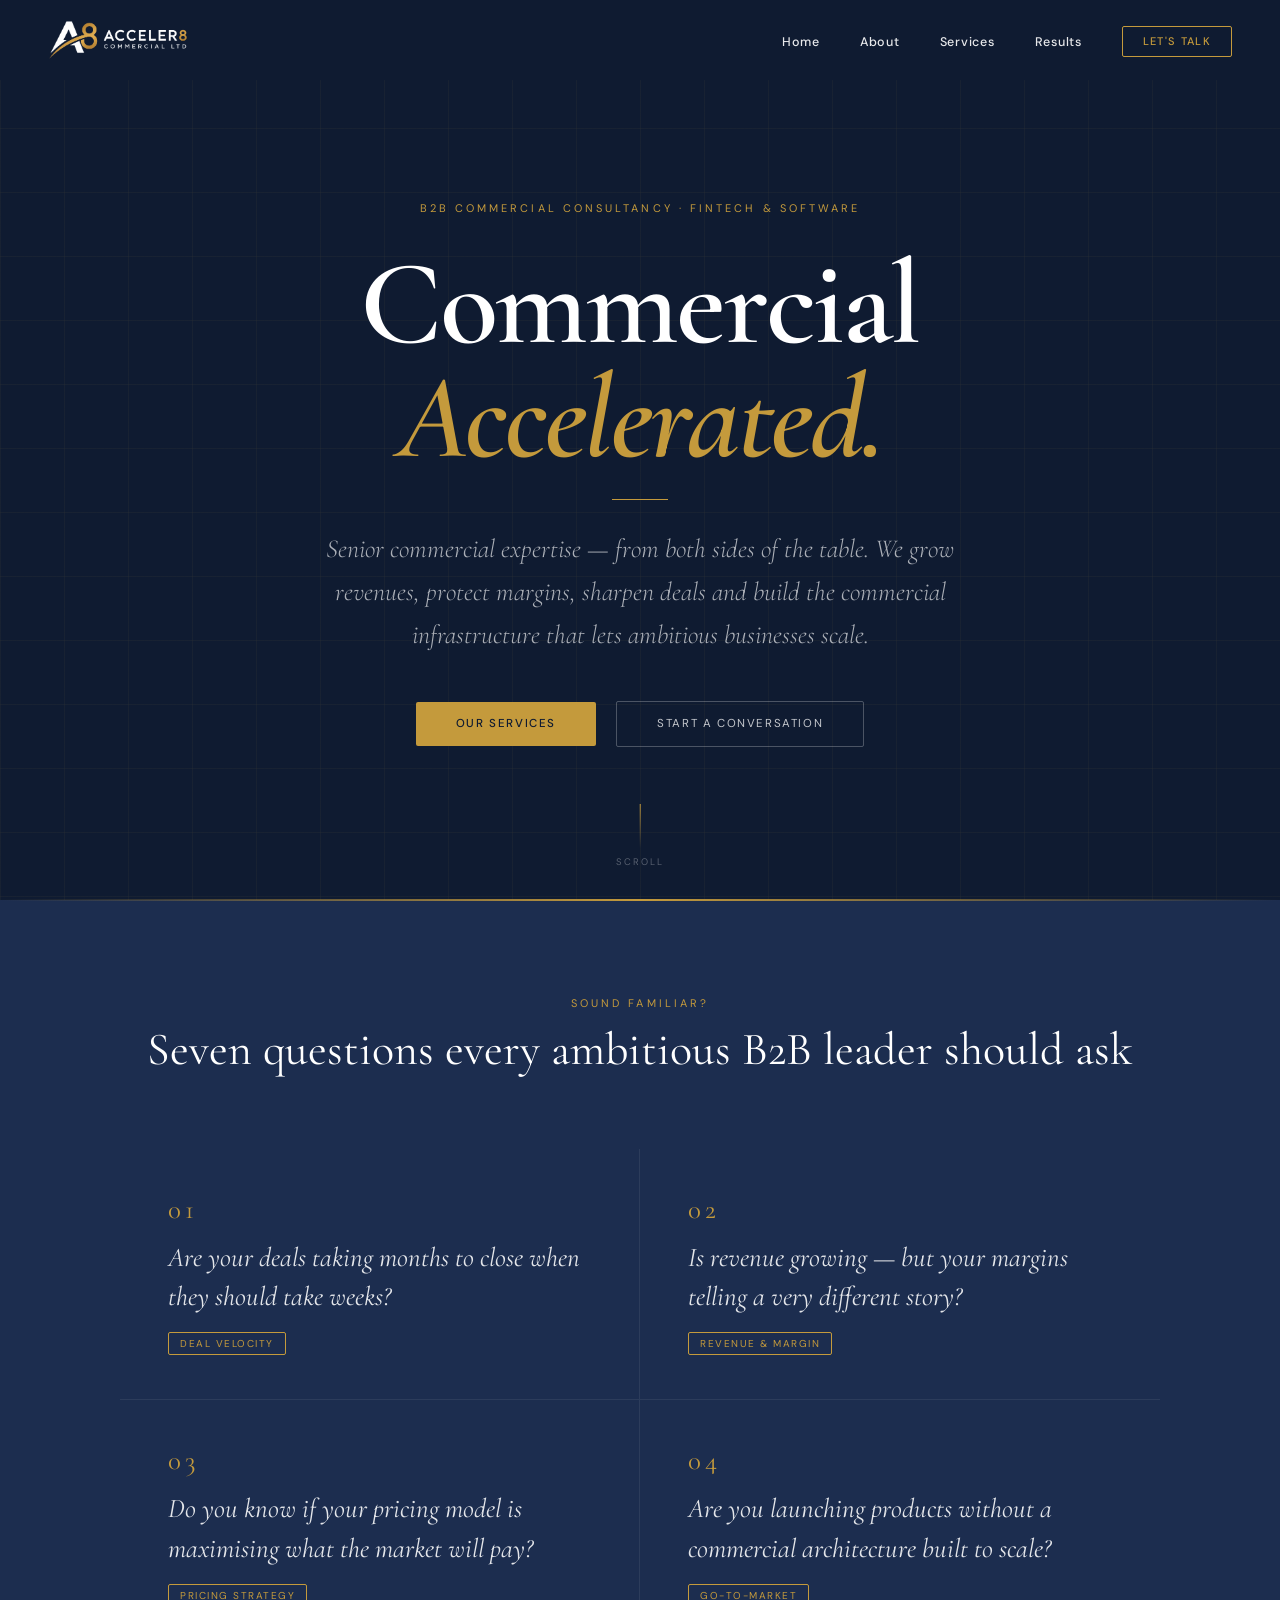
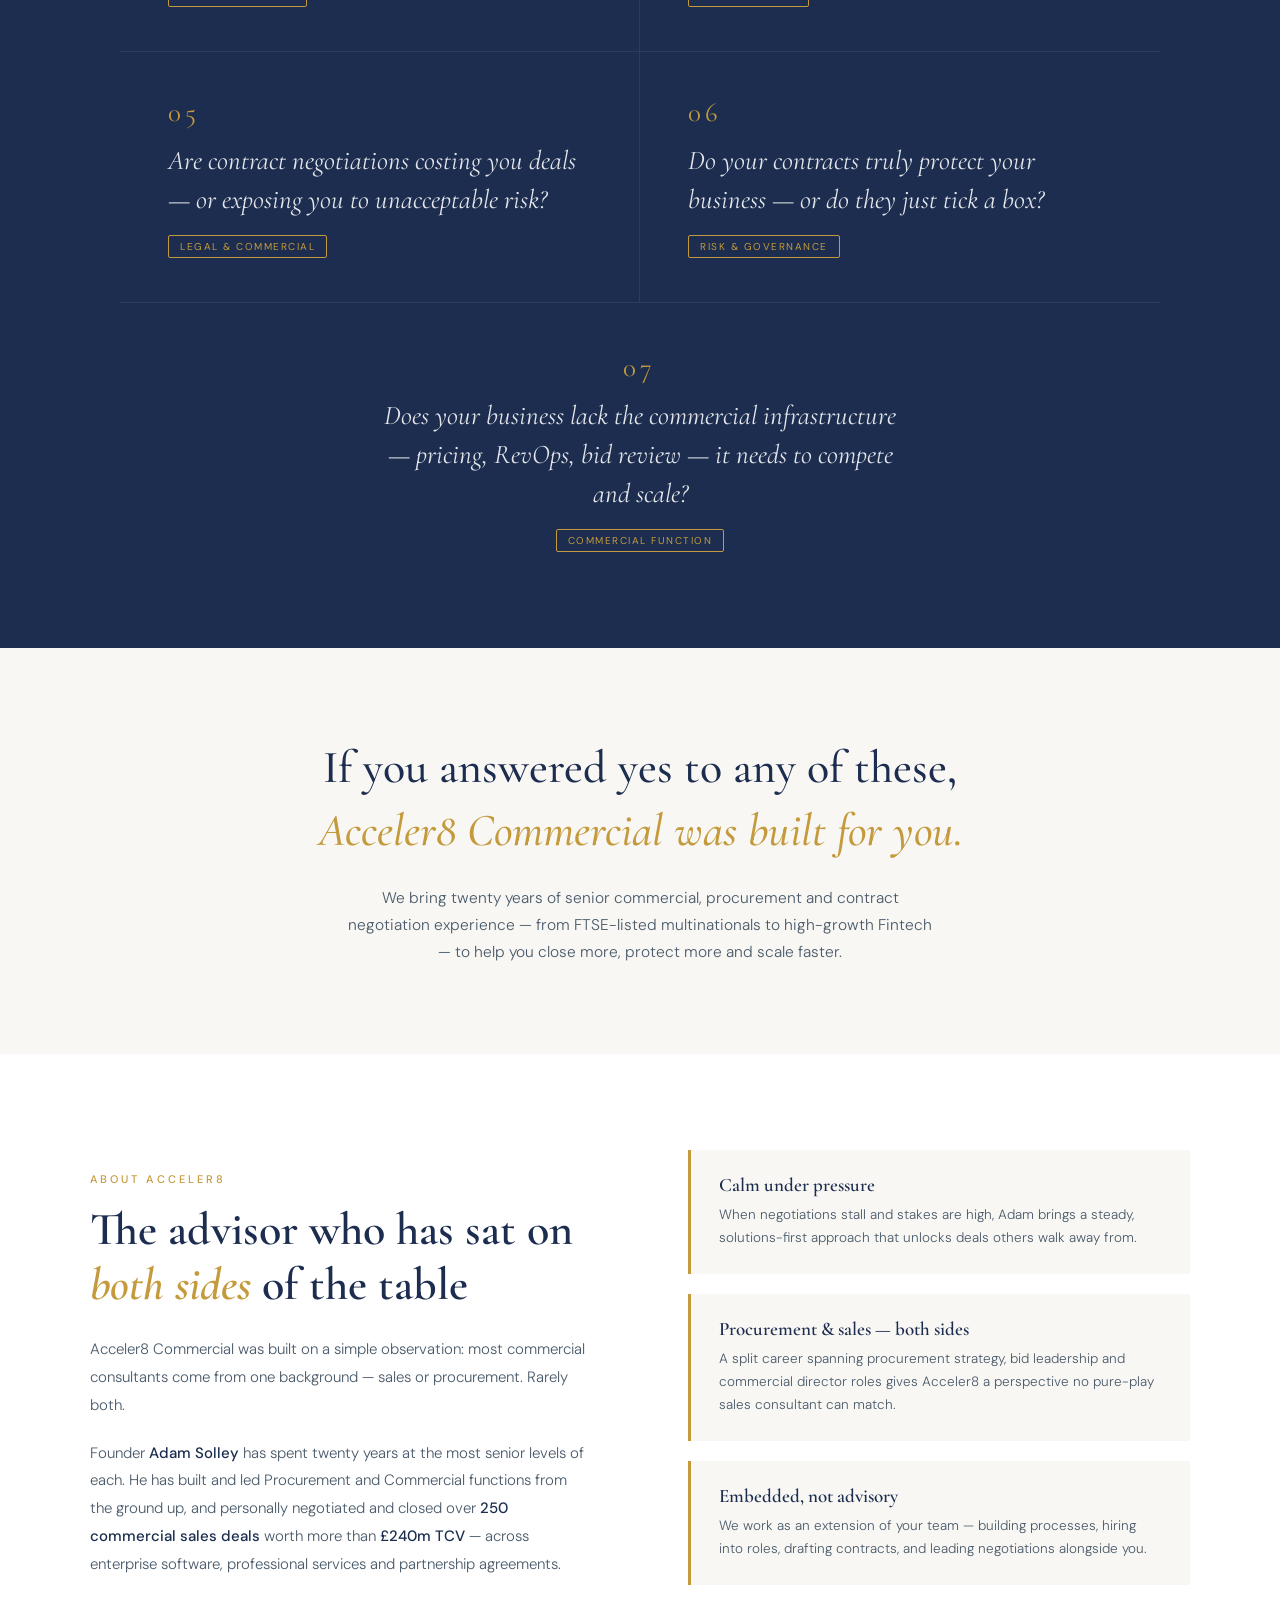
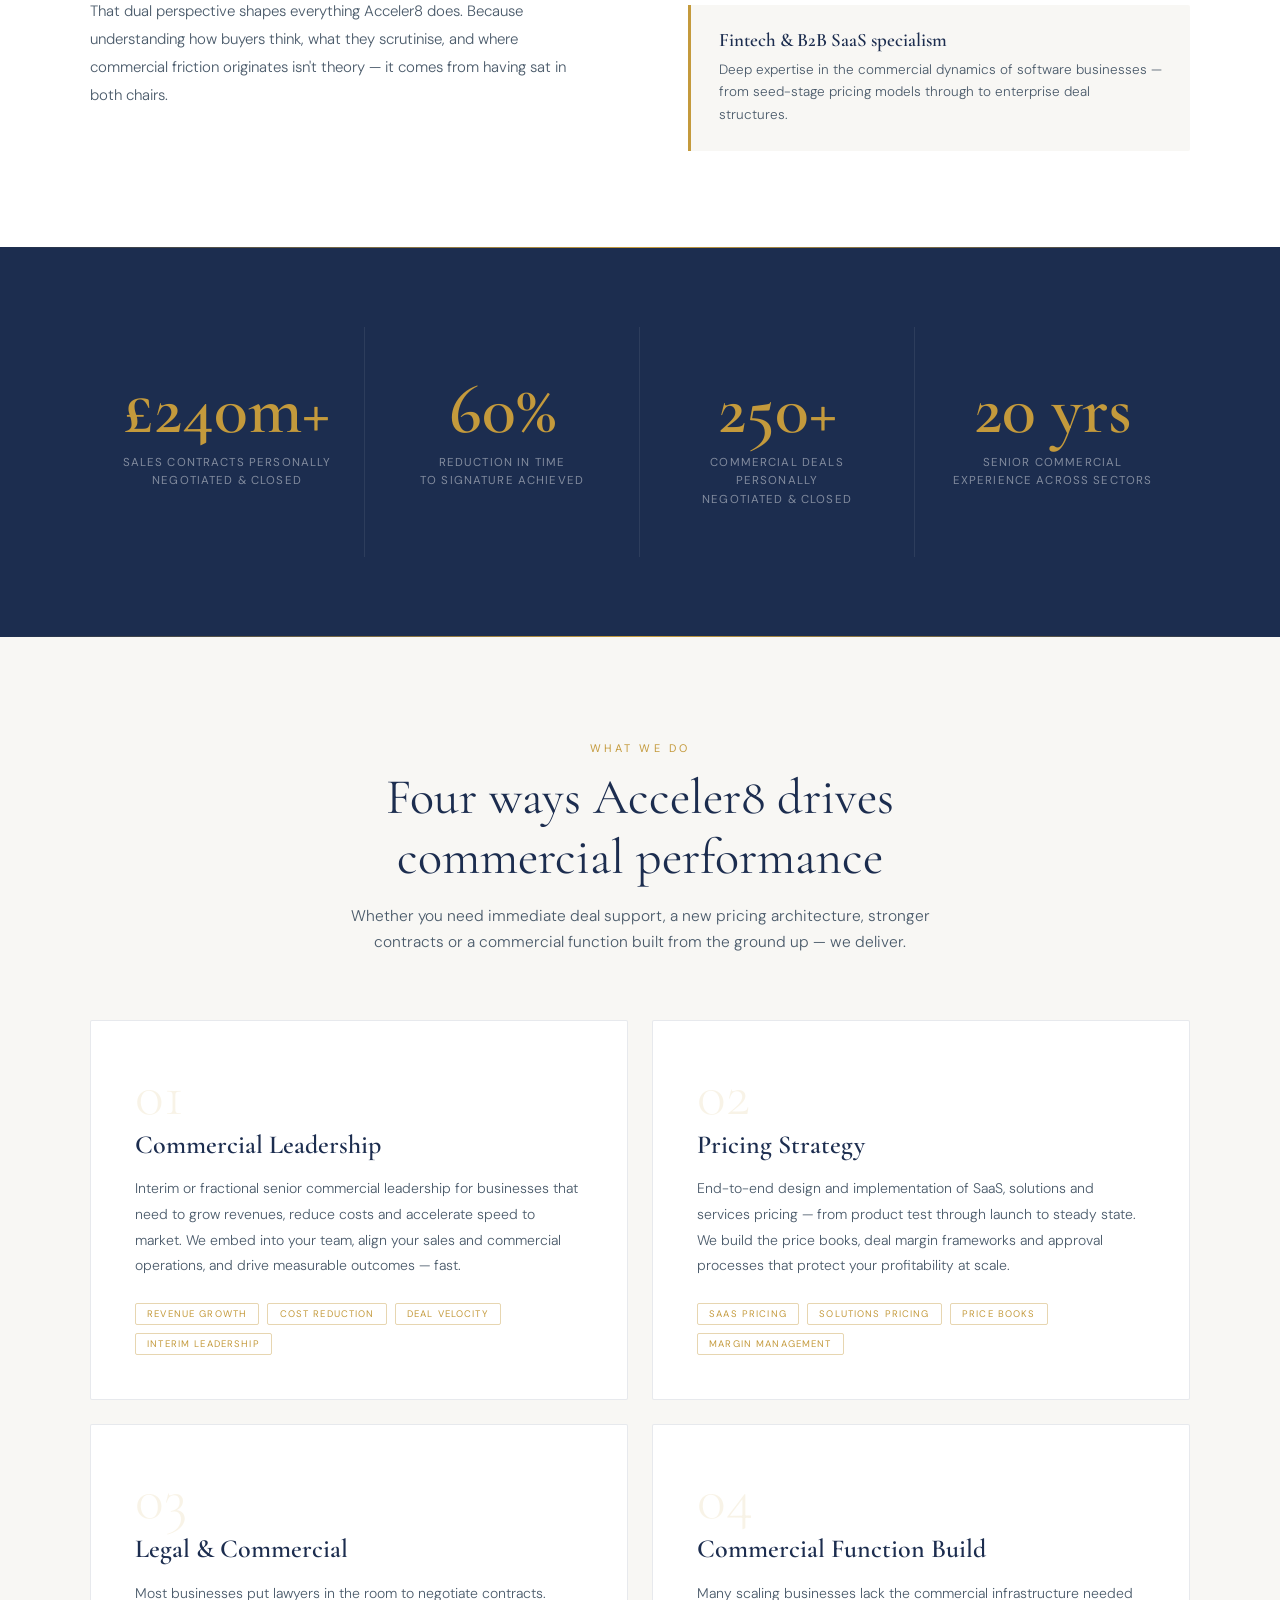
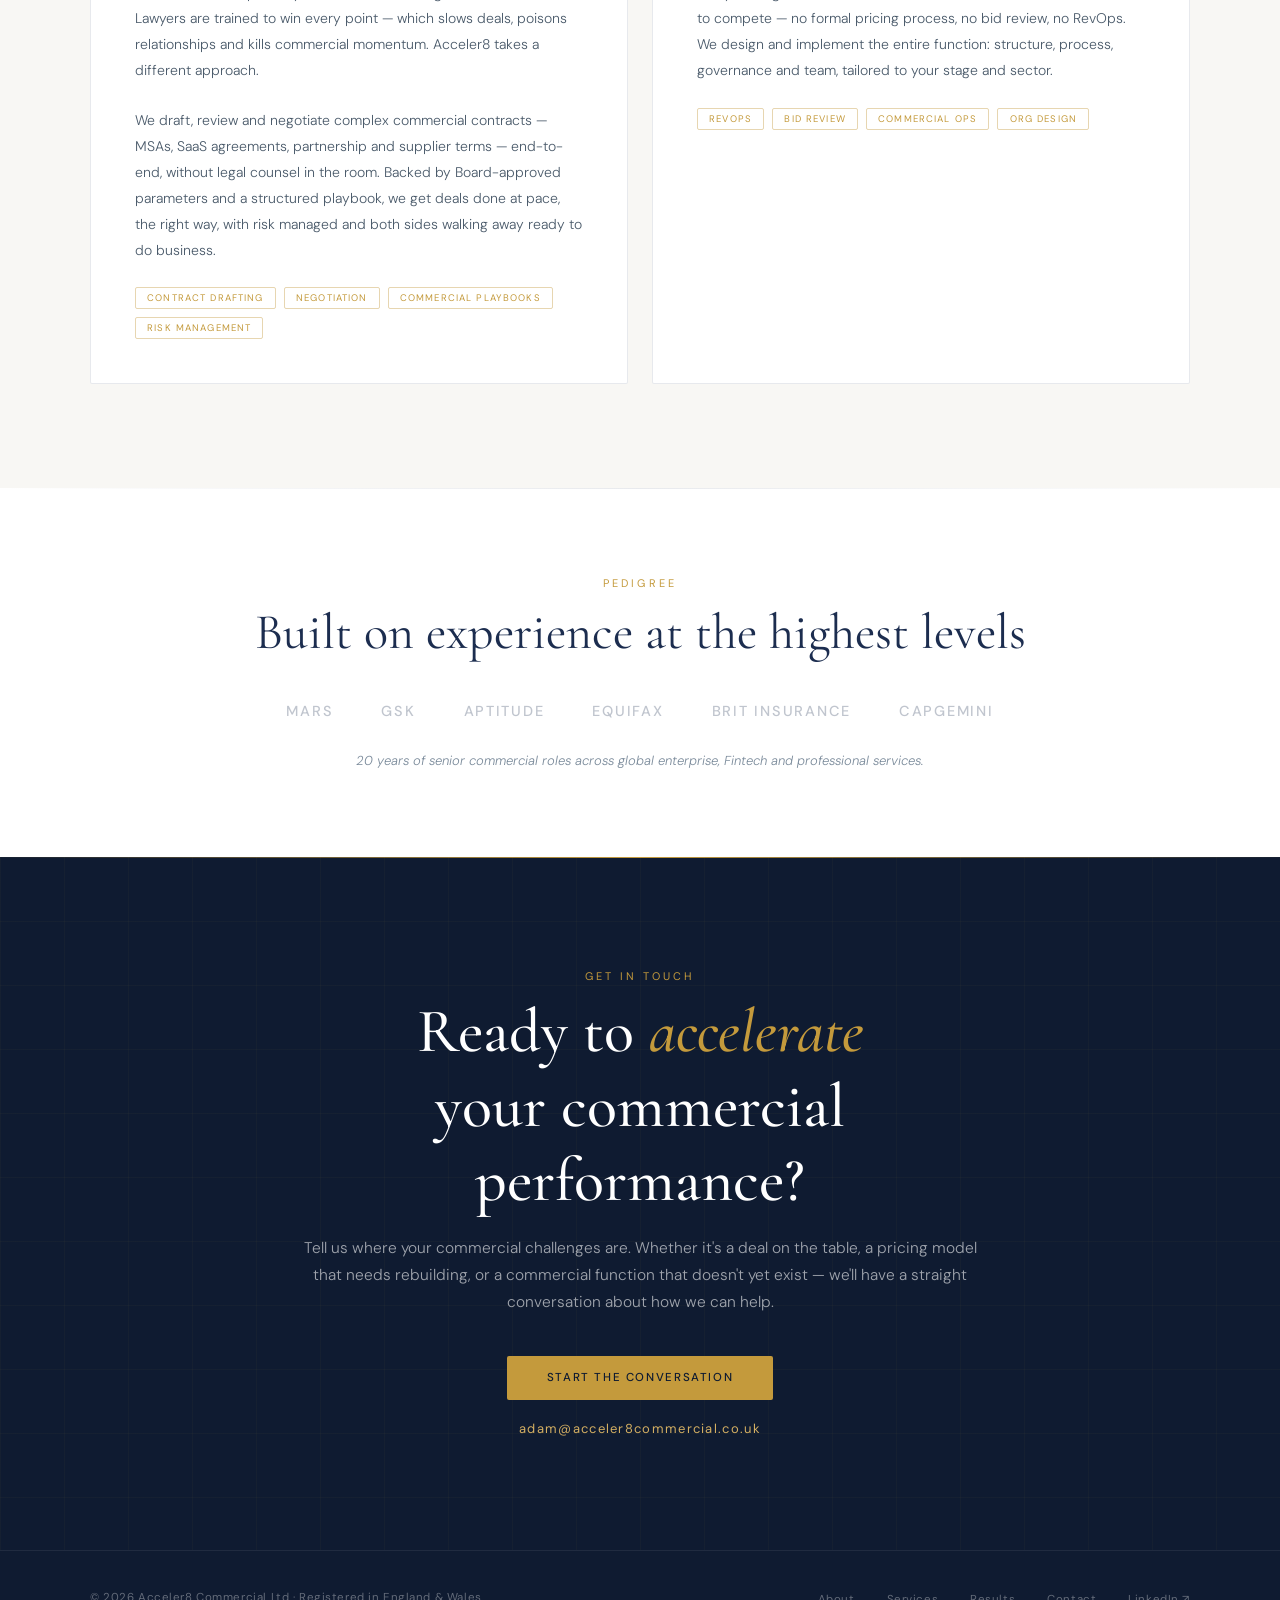
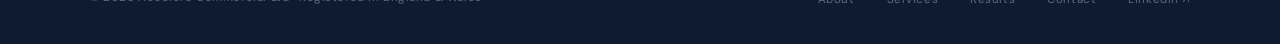
==== commit 2dd4f41a: "Add files via upload" ====
--- a/index.html
+++ b/index.html
@@ -1,165 +1,364 @@
 <!DOCTYPE html>
 <html lang="en">
 <head>
-    <meta charset="UTF-8">
-    <meta name="viewport" content="width=device-width, initial-scale=1.0">
-    <title>Interim Commercial Director | SaaS & Fintech</title>
-    <meta name="description" content="Interim commercial leadership for SaaS and Fintech. Cut deal close time, build pricing strategy, reduce software licensing spend.">
-    <link rel="stylesheet" href="styles.css">
+  <meta charset="UTF-8">
+  <meta name="viewport" content="width=device-width, initial-scale=1.0">
+  <meta name="description" content="Acceler8 Commercial — B2B commercial consultancy for fintech and software. Revenue growth, deal velocity, pricing strategy and contract negotiation.">
+  <title>Acceler8 Commercial Ltd — Commercial Consultancy</title>
+
+  <!-- Google Fonts -->
+  <link href="https://fonts.googleapis.com/css2?family=Cormorant+Garamond:ital,wght@0,300;0,400;0,500;0,600;0,700;1,300;1,400;1,600&family=DM+Sans:opsz,wght@9..40,300;9..40,400;9..40,500&display=swap" rel="stylesheet">
+
+  <!-- External Stylesheet - IMPROVED: Now shared across all pages -->
+  <link rel="stylesheet" href="styles.css">
+  <link rel="icon" type="image/x-icon" href="favicon.ico">
+  <link rel="icon" type="image/png" sizes="32x32" href="favicon-32.png">
+  <link rel="apple-touch-icon" sizes="180x180" href="favicon-180.png">
+  <link rel="icon" type="image/png" sizes="192x192" href="favicon-192.png">
+  <link rel="icon" type="image/png" sizes="512x512" href="favicon-512.png">
 </head>
 <body>
-    <nav class="navbar">
-        <div class="nav-container">
-            <a href="index.html" class="logo">
-                <img src="logo-on-dark-bg.webp" alt="Acceler8 Commercial Ltd">
-            </a>
-            <button class="nav-toggle">☰</button>
-            <ul class="nav-menu">
-                <li><a href="index.html">Home</a></li>
-                <li><a href="about.html">About</a></li>
-                <li><a href="services.html">Services</a></li>
-                <li><a href="results.html">Results</a></li>
-                <li><a href="contact.html">Let's Talk</a></li>
-            </ul>
-        </div>
-    </nav>
-
-    <main id="main-content">
-        <!-- HERO SECTION -->
-        <section class="hero">
-            <div class="container">
-                <h1>Cut your deal close time in half.</h1>
-                <p class="hero-subheading">For B2B SaaS and Fintech CFOs who need faster deals, protected margins, and commercial infrastructure that scales. The only consultant who has sat on both sides of the commercial table — sales negotiation and procurement strategy.</p>
-                <div class="hero-ctas">
-                    <a href="services.html" class="btn btn-primary">See What We Do</a>
-                    <a href="contact.html" class="btn btn-secondary">Start a Conversation</a>
-                </div>
-            </div>
-        </section>
-
-        <!-- PROBLEMS SECTION -->
-        <section class="problems">
-            <div class="container">
-                <h2 class="section-title">Where commercial performance breaks down</h2>
-                
-                <!-- Problem 1: Commercial Leadership -->
-                <div class="problem-card">
-                    <h3>You need senior commercial leadership. You don't need to hire permanently.</h3>
-                    <p>Scaling businesses face a paradox: you need experienced commercial leadership to move faster, but you're not ready for a permanent Commercial Director hire. We step in as interim or fractional commercial leadership — embedded in your team, working alongside your people, delivering measurable outcomes from day one.</p>
-                    <p>Twenty years of building and leading commercial functions at FTSE enterprises, Fintech and software companies. Revenue acceleration. Cost reduction. Sales process redesign. Market entry support. We build the infrastructure that lets you scale.</p>
-                    <a href="services.html#s01" class="btn btn-link">Learn about interim leadership →</a>
-                </div>
-
-                <!-- Problem 2: Overpaying for Software -->
-                <div class="problem-card">
-                    <h3>You're overpaying for mission-critical software.</h3>
-                    <p>Most organizations negotiate Oracle, AWS and Microsoft contracts the way they negotiate everything — hoping to get a decent deal. They don't. Software licensing is a game with rules that vendors know and most buyers don't.</p>
-                    <p>We negotiate these contracts on your behalf. We've saved clients millions of pounds, improved profitability and paved the way for growth. We know what vendors will actually concede. We get the deal done, the right way, with risk managed and your business protected.</p>
-                    <a href="services.html#s03" class="btn btn-link">Learn about vendor optimization →</a>
-                </div>
-
-                <!-- Problem 3: Sales Cycle -->
-                <div class="problem-card">
-                    <h3>Your sales cycle is slower than it should be.</h3>
-                    <p>Most B2B software and Fintech businesses are growing — but their commercial operation hasn't kept pace. Deals take months when they should take weeks. Your sales team lacks structure. Contracts are bottlenecks, not enablers. Pricing gets discounted away.</p>
-                    <p>We identify and remove the commercial friction that slows deals, costs you clients and limits growth. We embed into your business, redesign your processes, and remove the bottlenecks holding you back. We've helped clients reduce their time to signature by as much as 60% — exact results depend on your current state, but we focus on the friction that affects every deal. Not by pushing harder. By designing smarter.</p>
-                    <a href="services.html#s01" class="btn btn-link">Learn about deal acceleration →</a>
-                </div>
-            </div>
-        </section>
-
-        <!-- ABOUT SECTION -->
-        <section class="about">
-            <div class="container">
-                <h2 class="section-title">Why we're different</h2>
-                <h3 class="about-headline">The only consultant who sits on both sides of the commercial table.</h3>
-                
-                <p>Most commercial consultants come from one background — either sales or procurement. Rarely both.</p>
-                
-                <p>Adam Solley has spent twenty years at the senior levels of each. He's built Procurement functions from scratch and led Commercial teams at FTSE multinationals. He's personally negotiated 250+ commercial deals worth over £240m. That dual perspective shapes everything Acceler8 does.</p>
-                
-                <p>Because understanding how buyers think, what they scrutinise, and where commercial friction originates isn't theory — it comes from having sat in both chairs.</p>
-
-                <div class="stats-grid">
-                    <div class="stat">
-                        <div class="stat-number">£240m+</div>
-                        <div class="stat-label">Sales contracts personally negotiated</div>
-                    </div>
-                    <div class="stat">
-                        <div class="stat-number">250+</div>
-                        <div class="stat-label">Commercial deals personally closed</div>
-                    </div>
-                    <div class="stat">
-                        <div class="stat-number">60%</div>
-                        <div class="stat-label">Reduction in time to signature achieved</div>
-                    </div>
-                    <div class="stat">
-                        <div class="stat-number">20 yrs</div>
-                        <div class="stat-label">Senior commercial experience</div>
-                    </div>
-                </div>
-            </div>
-        </section>
-
-        <!-- SERVICES SECTION -->
-        <section class="services">
-            <div class="container">
-                <h2 class="section-title">What we deliver</h2>
-                
-                <div class="services-grid">
-                    <div class="service-card" id="s01">
-                        <h4>Commercial Leadership</h4>
-                        <p>Interim or fractional senior commercial leadership. Embedded into your team. Revenue growth. Cost reduction. Deal velocity. Sales process redesign.</p>
-                        <a href="services.html#s01" class="btn btn-link">Explore this service →</a>
-                    </div>
-                    
-                    <div class="service-card" id="s02">
-                        <h4>Pricing Strategy</h4>
-                        <p>End-to-end pricing design and implementation. Price books. Deal margin frameworks. Approval processes that protect profitability at scale.</p>
-                        <a href="services.html#s02" class="btn btn-link">Explore this service →</a>
-                    </div>
-                    
-                    <div class="service-card" id="s03">
-                        <h4>Legal & Commercial</h4>
-                        <p>Contract drafting and negotiation without lawyers in the room. MSAs, SaaS agreements, partnership and supplier terms. Risk managed. Deals closed at pace.</p>
-                        <a href="services.html#s03" class="btn btn-link">Explore this service →</a>
-                    </div>
-                    
-                    <div class="service-card" id="s04">
-                        <h4>Commercial Function Build</h4>
-                        <p>Design and implement the commercial infrastructure you need to scale. RevOps. Bid Review. Pricing function. Org design. Team hiring.</p>
-                        <a href="services.html#s04" class="btn btn-link">Explore this service →</a>
-                    </div>
-                </div>
-            </div>
-        </section>
-
-        <!-- FINAL CTA SECTION -->
-        <section class="final-cta">
-            <div class="container">
-                <h2>Ready to accelerate your commercial performance?</h2>
-                <p>Tell us where your commercial challenges are. Whether it's a deal on the table, a pricing model that needs rebuilding, or a commercial function that doesn't yet exist — we'll have a straight conversation about how we can help.</p>
-                <a href="contact.html" class="btn btn-primary">Start the Conversation</a>
-                <p class="email-contact"><a href="mailto:adam@acceler8commercial.co.uk">adam@acceler8commercial.co.uk</a></p>
-            </div>
-        </section>
-    </main>
-
-    <footer>
-        <div class="container">
-            <p>&copy; 2026 Acceler8 Commercial Ltd · Registered in England & Wales</p>
-            <nav class="footer-nav">
-                <ul>
-                    <li><a href="index.html">Home</a></li>
-                    <li><a href="about.html">About</a></li>
-                    <li><a href="services.html">Services</a></li>
-                    <li><a href="results.html">Results</a></li>
-                    <li><a href="contact.html">Contact</a></li>
-                    <li><a href="https://www.linkedin.com/in/adamfsolley" target="_blank">LinkedIn ↗</a></li>
-                </ul>
-            </nav>
-        </div>
-    </footer>
+
+  <!-- Skip to Main Content Link - ACCESSIBILITY IMPROVEMENT -->
+  <a href="#main-content" class="skip-link">Skip to main content</a>
+
+  <!-- ══ NAVIGATION ══ -->
+  <nav id="nav" class="closed">
+    <a href="#hero" class="nav-logo" aria-label="Acceler8 Commercial Ltd">
+      <img src="logo-on-dark-bg.webp" alt="Acceler8 Commercial Ltd" class="nav-logo-img">
+    </a>
+
+    <!-- Mobile Menu Toggle - NEW -->
+    <button class="mobile-menu-toggle" id="mobile-menu-toggle" aria-label="Toggle navigation menu" aria-expanded="false">☰</button>
+
+    <ul class="nav-links">
+      <li><a href="index.html">Home</a></li>
+      <li><a href="about.html">About</a></li>
+      <li><a href="services.html">Services</a></li>
+      <li><a href="results.html">Results</a></li>
+      <li><a href="contact.html" class="nav-cta">Let's Talk</a></li>
+    </ul>
+  </nav>
+
+  <!-- ══ HERO ══ -->
+  <section id="hero">
+    <div class="hero-content">
+      <p class="hero-eyebrow">B2B Commercial Consultancy · Fintech & Software</p>
+      <h1 class="hero-title">Commercial<br><em>Accelerated.</em></h1>
+      <div class="hero-rule"></div>
+      <p class="hero-sub">Senior commercial expertise — from both sides of the table. We grow revenues, protect margins, sharpen deals and build the commercial infrastructure that lets ambitious businesses scale.</p>
+      <div class="hero-btns">
+        <a href="#services" class="btn-gold">Our Services</a>
+        <a href="#cta" class="btn-ghost">Start a Conversation</a>
+      </div>
+    </div>
+    <div class="scroll-hint">
+      <div class="scroll-line"></div>
+      <span>Scroll</span>
+    </div>
+  </section>
+
+  <!-- ══ MAIN CONTENT ══ -->
+  <main id="main-content">
+
+    <!-- ══ QUESTIONS ══ -->
+    <section id="questions">
+      <div class="qs-header reveal">
+        <span class="section-eye">Sound familiar?</span>
+        <h2 class="section-h-light">Seven questions every ambitious B2B leader should ask</h2>
+      </div>
+      <div class="qs-grid">
+
+        <div class="q-item reveal d1">
+          <span class="q-num">01</span>
+          <p class="q-text">Are your deals taking months to close when they should take weeks?</p>
+          <span class="q-tag">Deal Velocity</span>
+        </div>
+
+        <div class="q-item reveal d2">
+          <span class="q-num">02</span>
+          <p class="q-text">Is revenue growing — but your margins telling a very different story?</p>
+          <span class="q-tag">Revenue &amp; Margin</span>
+        </div>
+
+        <div class="q-item reveal d1">
+          <span class="q-num">03</span>
+          <p class="q-text">Do you know if your pricing model is maximising what the market will pay?</p>
+          <span class="q-tag">Pricing Strategy</span>
+        </div>
+
+        <div class="q-item reveal d2">
+          <span class="q-num">04</span>
+          <p class="q-text">Are you launching products without a commercial architecture built to scale?</p>
+          <span class="q-tag">Go-To-Market</span>
+        </div>
+
+        <div class="q-item reveal d1">
+          <span class="q-num">05</span>
+          <p class="q-text">Are contract negotiations costing you deals — or exposing you to unacceptable risk?</p>
+          <span class="q-tag">Legal &amp; Commercial</span>
+        </div>
+
+        <div class="q-item reveal d2">
+          <span class="q-num">06</span>
+          <p class="q-text">Do your contracts truly protect your business — or do they just tick a box?</p>
+          <span class="q-tag">Risk &amp; Governance</span>
+        </div>
+
+        <div class="q-item q-last reveal">
+          <span class="q-num">07</span>
+          <p class="q-text">Does your business lack the commercial infrastructure — pricing, RevOps, bid review — it needs to compete and scale?</p>
+          <span class="q-tag">Commercial Function</span>
+        </div>
+
+      </div>
+    </section>
+
+    <!-- ══ PIVOT ══ -->
+    <section id="pivot">
+      <p class="pivot-line reveal">If you answered yes to any of these,<br><em>Acceler8 Commercial was built for you.</em></p>
+      <p class="pivot-sub reveal d2">We bring twenty years of senior commercial, procurement and contract negotiation experience — from FTSE-listed multinationals to high-growth Fintech — to help you close more, protect more and scale faster.</p>
+    </section>
+
+    <!-- ══ ABOUT ══ -->
+    <section id="about">
+      <div class="about-wrap">
+        <div>
+          <span class="about-label reveal">About Acceler8</span>
+          <h2 class="about-h reveal d1">The advisor who has sat on <em>both sides</em> of the table</h2>
+          <p class="about-p reveal d2">Acceler8 Commercial was built on a simple observation: most commercial consultants come from one background — sales or procurement. Rarely both.</p>
+          <p class="about-p reveal d2">Founder <strong>Adam Solley</strong> has spent twenty years at the most senior levels of each. He has built and led Procurement and Commercial functions from the ground up, and personally negotiated and closed over <strong>250 commercial sales deals</strong> worth more than <strong>£240m TCV</strong> — across enterprise software, professional services and partnership agreements.</p>
+          <p class="about-p reveal d3">That dual perspective shapes everything Acceler8 does. Because understanding how buyers think, what they scrutinise, and where commercial friction originates isn't theory — it comes from having sat in both chairs.</p>
+        </div>
+        <div class="usp-cards reveal d2">
+          <div class="usp">
+            <h4>Calm under pressure</h4>
+            <p>When negotiations stall and stakes are high, Adam brings a steady, solutions-first approach that unlocks deals others walk away from.</p>
+          </div>
+          <div class="usp">
+            <h4>Procurement &amp; sales — both sides</h4>
+            <p>A split career spanning procurement strategy, bid leadership and commercial director roles gives Acceler8 a perspective no pure-play sales consultant can match.</p>
+          </div>
+          <div class="usp">
+            <h4>Embedded, not advisory</h4>
+            <p>We work as an extension of your team — building processes, hiring into roles, drafting contracts, and leading negotiations alongside you.</p>
+          </div>
+          <div class="usp">
+            <h4>Fintech &amp; B2B SaaS specialism</h4>
+            <p>Deep expertise in the commercial dynamics of software businesses — from seed-stage pricing models through to enterprise deal structures.</p>
+          </div>
+        </div>
+      </div>
+    </section>
+
+    <!-- ══ STATS ══ -->
+    <section id="stats">
+      <div class="stats-row">
+        <div class="stat reveal">
+          <div class="stat-n">£240m+</div>
+          <div class="stat-l">Sales contracts personally<br>negotiated &amp; closed</div>
+        </div>
+        <div class="stat reveal d1">
+          <div class="stat-n">60%</div>
+          <div class="stat-l">Reduction in time<br>to signature achieved</div>
+        </div>
+        <div class="stat reveal d2">
+          <div class="stat-n">250+</div>
+          <div class="stat-l">Commercial deals personally<br>negotiated &amp; closed</div>
+        </div>
+        <div class="stat reveal d3">
+          <div class="stat-n">20 yrs</div>
+          <div class="stat-l">Senior commercial<br>experience across sectors</div>
+        </div>
+      </div>
+    </section>
+
+    <!-- ══ SERVICES ══ -->
+    <section id="services">
+      <div class="svc-header">
+        <span class="section-eye reveal">What we do</span>
+        <h2 class="section-h-dark reveal d1">Four ways Acceler8 drives<br>commercial performance</h2>
+        <p class="svc-sub reveal d2">Whether you need immediate deal support, a new pricing architecture, stronger contracts or a commercial function built from the ground up — we deliver.</p>
+      </div>
+      <div class="svc-grid">
+
+        <a href="services.html#s01" class="svc-card reveal">
+          <div class="svc-num">01</div>
+          <h3 class="svc-title">Commercial Leadership</h3>
+          <p class="svc-body">Interim or fractional senior commercial leadership for businesses that need to grow revenues, reduce costs and accelerate speed to market. We embed into your team, align your sales and commercial operations, and drive measurable outcomes — fast.</p>
+          <div class="svc-tags">
+            <span class="tag">Revenue Growth</span>
+            <span class="tag">Cost Reduction</span>
+            <span class="tag">Deal Velocity</span>
+            <span class="tag">Interim Leadership</span>
+          </div>
+        </a>
+
+        <a href="services.html#s02" class="svc-card reveal d1">
+          <div class="svc-num">02</div>
+          <h3 class="svc-title">Pricing Strategy</h3>
+          <p class="svc-body">End-to-end design and implementation of SaaS, solutions and services pricing — from product test through launch to steady state. We build the price books, deal margin frameworks and approval processes that protect your profitability at scale.</p>
+          <div class="svc-tags">
+            <span class="tag">SaaS Pricing</span>
+            <span class="tag">Solutions Pricing</span>
+            <span class="tag">Price Books</span>
+            <span class="tag">Margin Management</span>
+          </div>
+        </a>
+
+        <a href="services.html#s03" class="svc-card reveal d1">
+          <div class="svc-num">03</div>
+          <h3 class="svc-title">Legal &amp; Commercial</h3>
+          <p class="svc-body">Most businesses put lawyers in the room to negotiate contracts. Lawyers are trained to win every point — which slows deals, poisons relationships and kills commercial momentum. Acceler8 takes a different approach.</p>
+          <p class="svc-body">We draft, review and negotiate complex commercial contracts — MSAs, SaaS agreements, partnership and supplier terms — end-to-end, without legal counsel in the room. Backed by Board-approved parameters and a structured playbook, we get deals done at pace, the right way, with risk managed and both sides walking away ready to do business.</p>
+          <div class="svc-tags">
+            <span class="tag">Contract Drafting</span>
+            <span class="tag">Negotiation</span>
+            <span class="tag">Commercial Playbooks</span>
+            <span class="tag">Risk Management</span>
+          </div>
+        </a>
+
+        <a href="services.html#s04" class="svc-card reveal d2">
+          <div class="svc-num">04</div>
+          <h3 class="svc-title">Commercial Function Build</h3>
+          <p class="svc-body">Many scaling businesses lack the commercial infrastructure needed to compete — no formal pricing process, no bid review, no RevOps. We design and implement the entire function: structure, process, governance and team, tailored to your stage and sector.</p>
+          <div class="svc-tags">
+            <span class="tag">RevOps</span>
+            <span class="tag">Bid Review</span>
+            <span class="tag">Commercial Ops</span>
+            <span class="tag">Org Design</span>
+          </div>
+        </a>
+
+      </div>
+    </section>
+
+    <!-- ══ CLIENTS ══ -->
+    <section id="clients">
+      <div class="clients-wrap">
+        <span class="section-eye reveal">Pedigree</span>
+        <h2 class="section-h-dark reveal d1">Built on experience at the highest levels</h2>
+        <div class="clients-row reveal d2">
+          <span class="client-n">Mars</span>
+          <span class="client-n">GSK</span>
+          <span class="client-n">Aptitude</span>
+          <span class="client-n">Equifax</span>
+          <span class="client-n">Brit Insurance</span>
+          <span class="client-n">Capgemini</span>
+        </div>
+        <p class="clients-note reveal d3">20 years of senior commercial roles across global enterprise, Fintech and professional services.</p>
+      </div>
+    </section>
+
+    <!-- ══ CTA ══ -->
+    <section id="cta">
+      <div class="cta-inner">
+        <span class="section-eye reveal">Get in touch</span>
+        <h2 class="cta-h reveal d1">Ready to <em>accelerate</em><br>your commercial performance?</h2>
+        <p class="cta-p reveal d2">Tell us where your commercial challenges are. Whether it's a deal on the table, a pricing model that needs rebuilding, or a commercial function that doesn't yet exist — we'll have a straight conversation about how we can help.</p>
+        <a href="contact.html" class="btn-gold reveal d3">Start the Conversation</a>
+        <br>
+        <a href="mailto:adam@acceler8commercial.co.uk" class="cta-email reveal d4">adam@acceler8commercial.co.uk</a>
+      </div>
+    </section>
+
+  </main>
+
+  <!-- ══ FOOTER ══ -->
+  <footer>
+    <div class="footer-in">
+      <span class="footer-copy">© 2026 Acceler8 Commercial Ltd · Registered in England &amp; Wales</span>
+      <ul class="footer-links">
+        <li><a href="about.html">About</a></li>
+        <li><a href="services.html">Services</a></li>
+        <li><a href="results.html">Results</a></li>
+        <li><a href="contact.html">Contact</a></li>
+        <li><a href="https://www.linkedin.com/in/adamfsolley" target="_blank" rel="noopener noreferrer">LinkedIn ↗</a></li>
+      </ul>
+    </div>
+  </footer>
+
+  <!-- JavaScript - Mobile Menu & Scroll Effects -->
+  <script>
+    // ═══════════════════════════════════════════════════════════════
+    // MOBILE MENU TOGGLE - NEW FEATURE
+    // ═══════════════════════════════════════════════════════════════
+    const mobileMenuToggle = document.getElementById('mobile-menu-toggle');
+    const nav = document.getElementById('nav');
+    const navLinks = document.querySelectorAll('.nav-links a');
+
+    // Toggle menu on button click
+    mobileMenuToggle.addEventListener('click', () => {
+      const isOpen = nav.classList.contains('open');
+      if (isOpen) {
+        nav.classList.remove('open');
+        nav.classList.add('closed');
+        mobileMenuToggle.setAttribute('aria-expanded', 'false');
+      } else {
+        nav.classList.add('open');
+        nav.classList.remove('closed');
+        mobileMenuToggle.setAttribute('aria-expanded', 'true');
+      }
+    });
+
+    // Close menu when a link is clicked
+    navLinks.forEach(link => {
+      link.addEventListener('click', () => {
+        nav.classList.remove('open');
+        nav.classList.add('closed');
+        mobileMenuToggle.setAttribute('aria-expanded', 'false');
+      });
+    });
+
+    // Close menu on window resize (when back to desktop)
+    window.addEventListener('resize', () => {
+      if (window.innerWidth > 768) {
+        nav.classList.remove('open');
+        nav.classList.add('closed');
+        mobileMenuToggle.setAttribute('aria-expanded', 'false');
+      }
+    });
+
+    // ═══════════════════════════════════════════════════════════════
+    // NAV SCROLL EFFECT - ENHANCED
+    // ═══════════════════════════════════════════════════════════════
+    const navElement = document.getElementById('nav');
+    window.addEventListener('scroll', () => {
+      navElement.classList.toggle('scrolled', window.scrollY > 60);
+    });
+
+    // ═══════════════════════════════════════════════════════════════
+    // SCROLL REVEAL ANIMATION - Intersection Observer
+    // ═══════════════════════════════════════════════════════════════
+    const reveals = document.querySelectorAll('.reveal');
+
+    const observer = new IntersectionObserver(entries => {
+      entries.forEach(entry => {
+        if (entry.isIntersecting) {
+          entry.target.classList.add('in');
+          observer.unobserve(entry.target);
+        }
+      });
+    }, {
+      threshold: 0.12,
+      rootMargin: '0px 0px -40px 0px'
+    });
+
+    reveals.forEach(el => observer.observe(el));
+
+    // ═══════════════════════════════════════════════════════════════
+    // ACCESSIBILITY: CLOSE MOBILE MENU ON ESCAPE KEY
+    // ═══════════════════════════════════════════════════════════════
+    document.addEventListener('keydown', (e) => {
+      if (e.key === 'Escape' && nav.classList.contains('open')) {
+        nav.classList.remove('open');
+        nav.classList.add('closed');
+        mobileMenuToggle.setAttribute('aria-expanded', 'false');
+        mobileMenuToggle.focus();
+      }
+    });
+  </script>
 
 </body>
 </html>
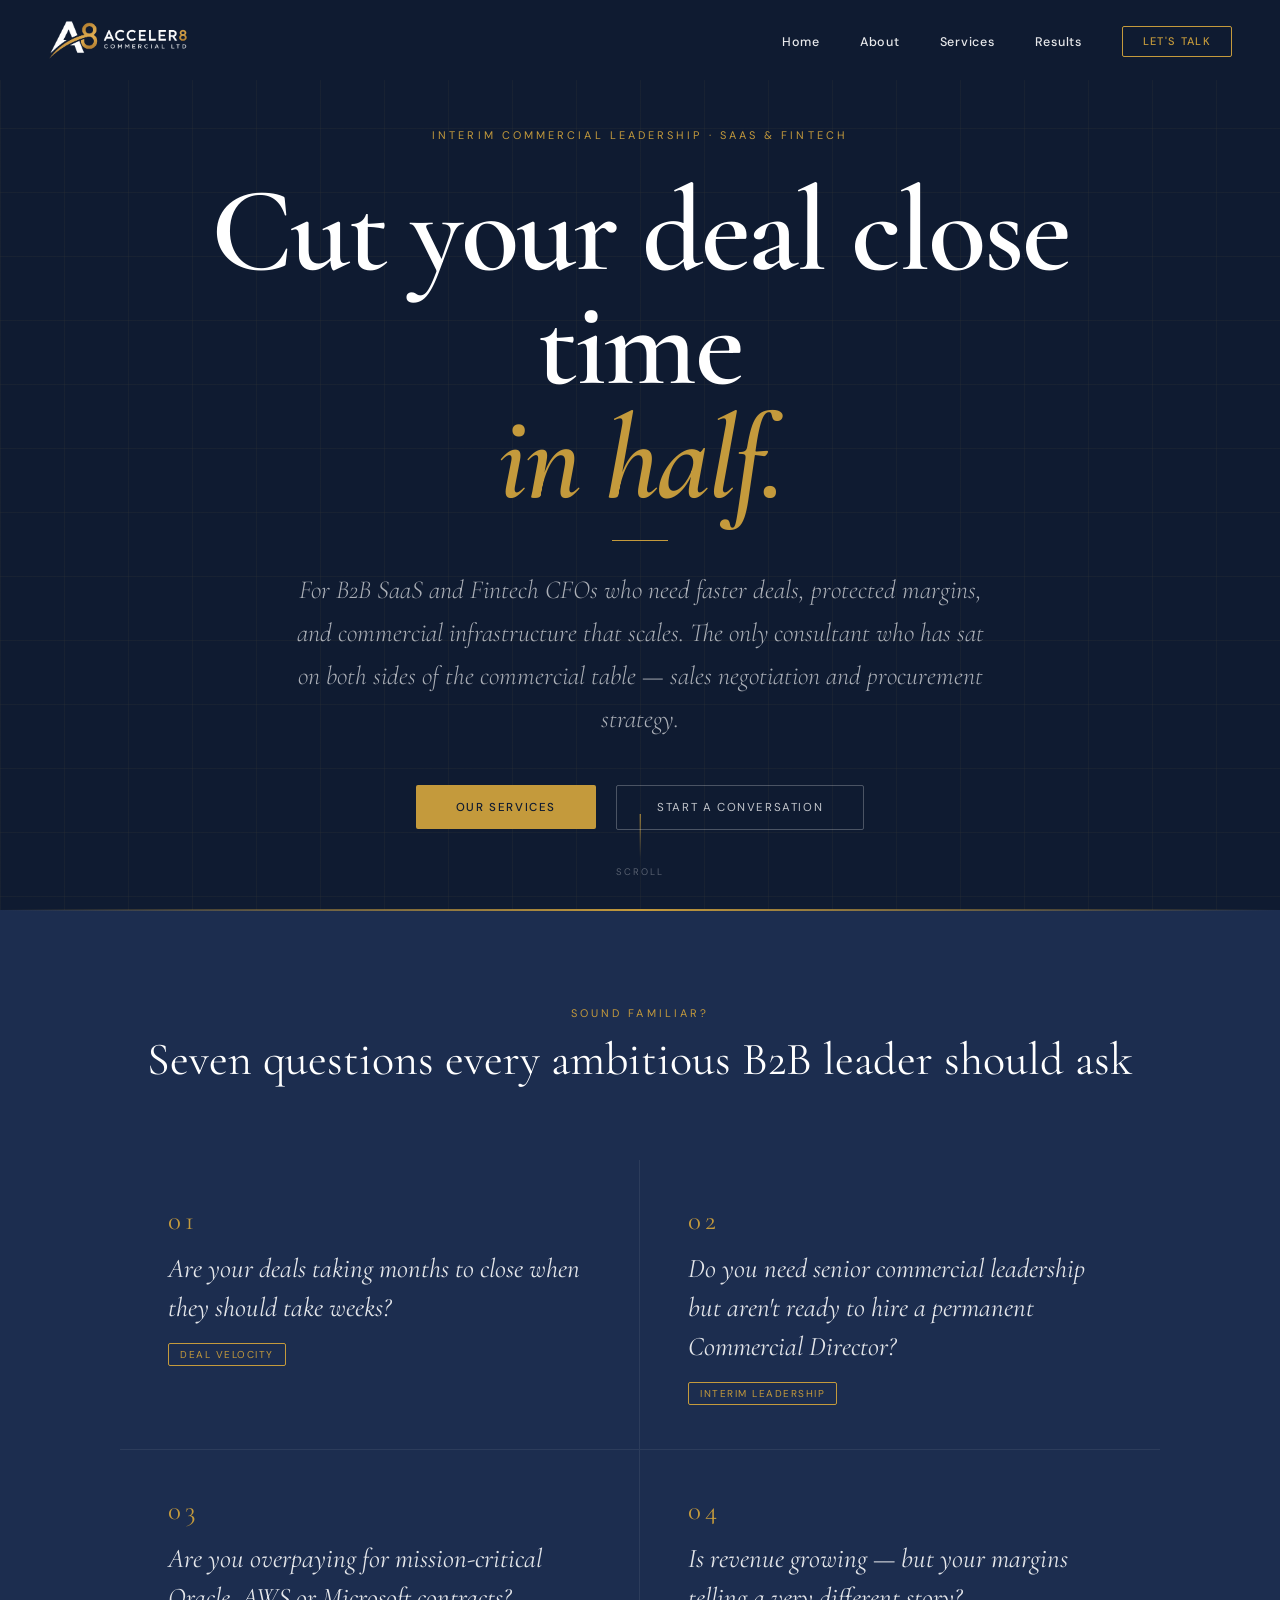
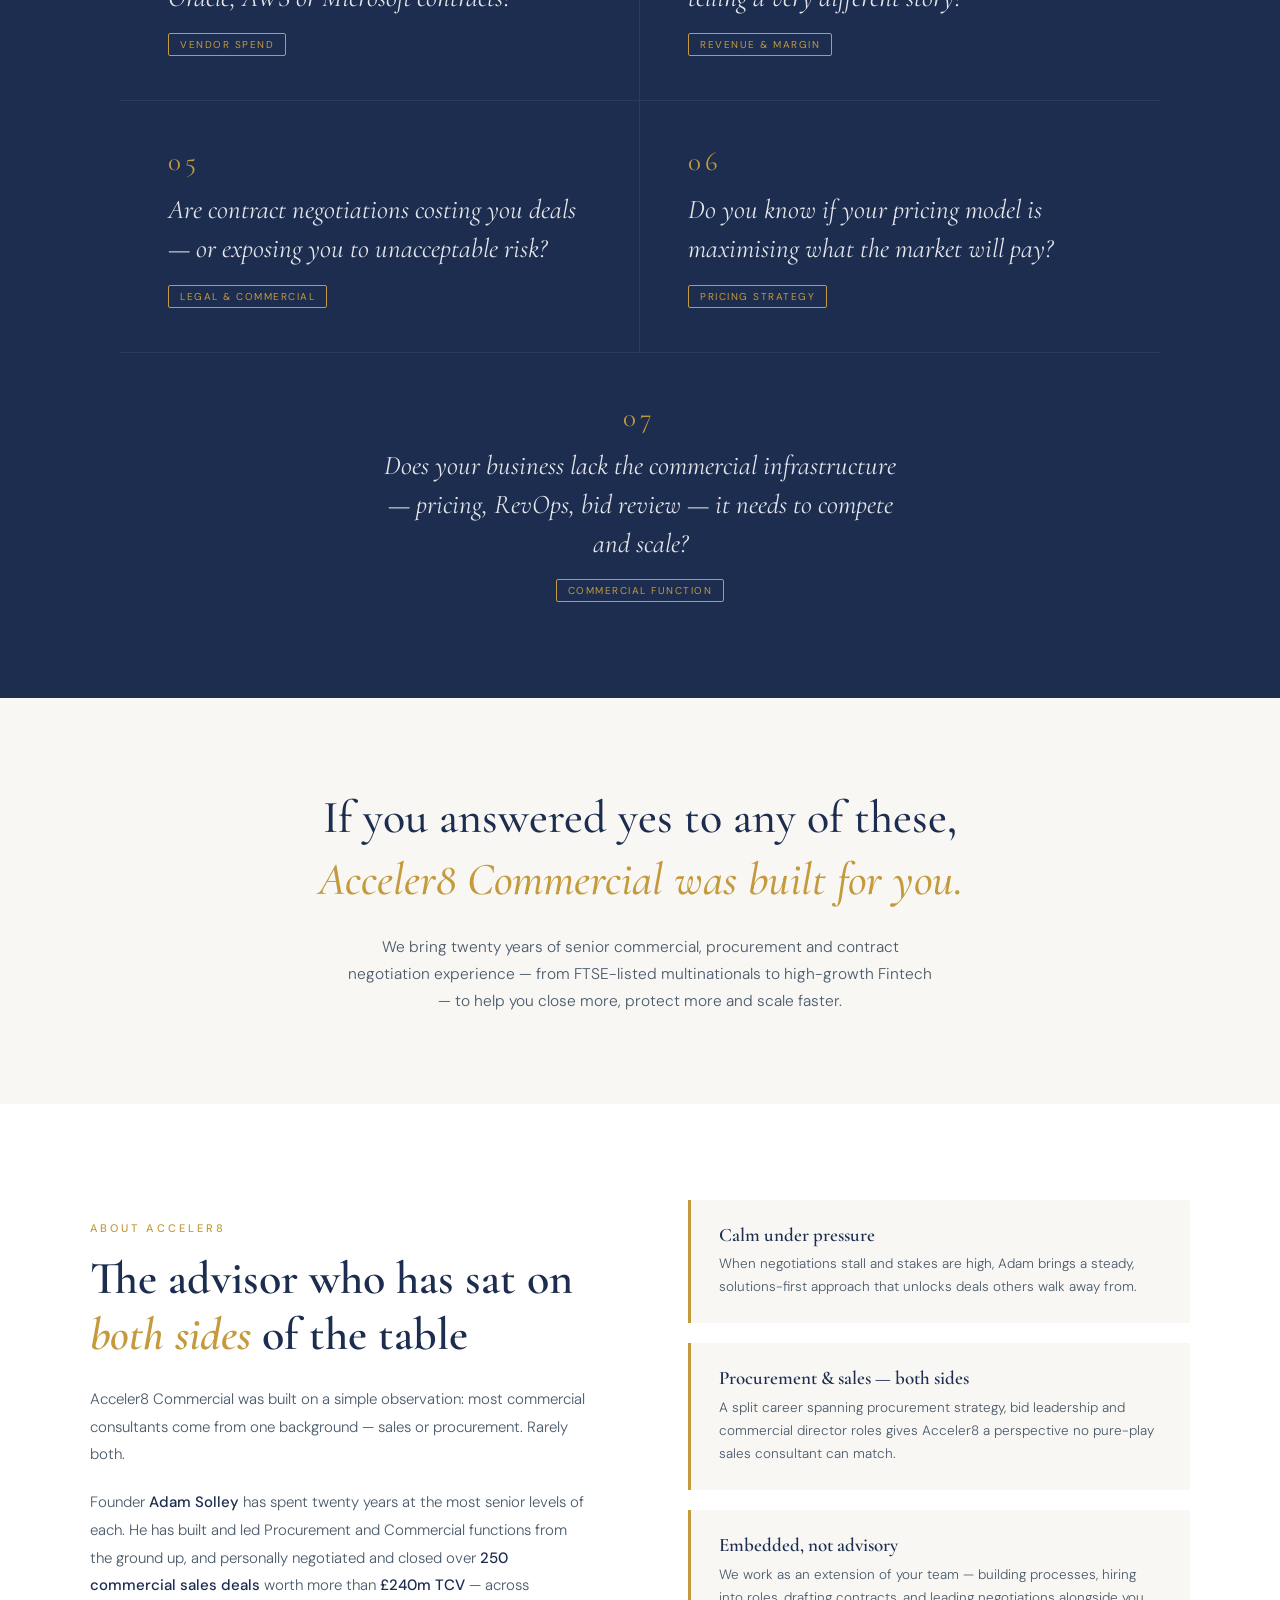
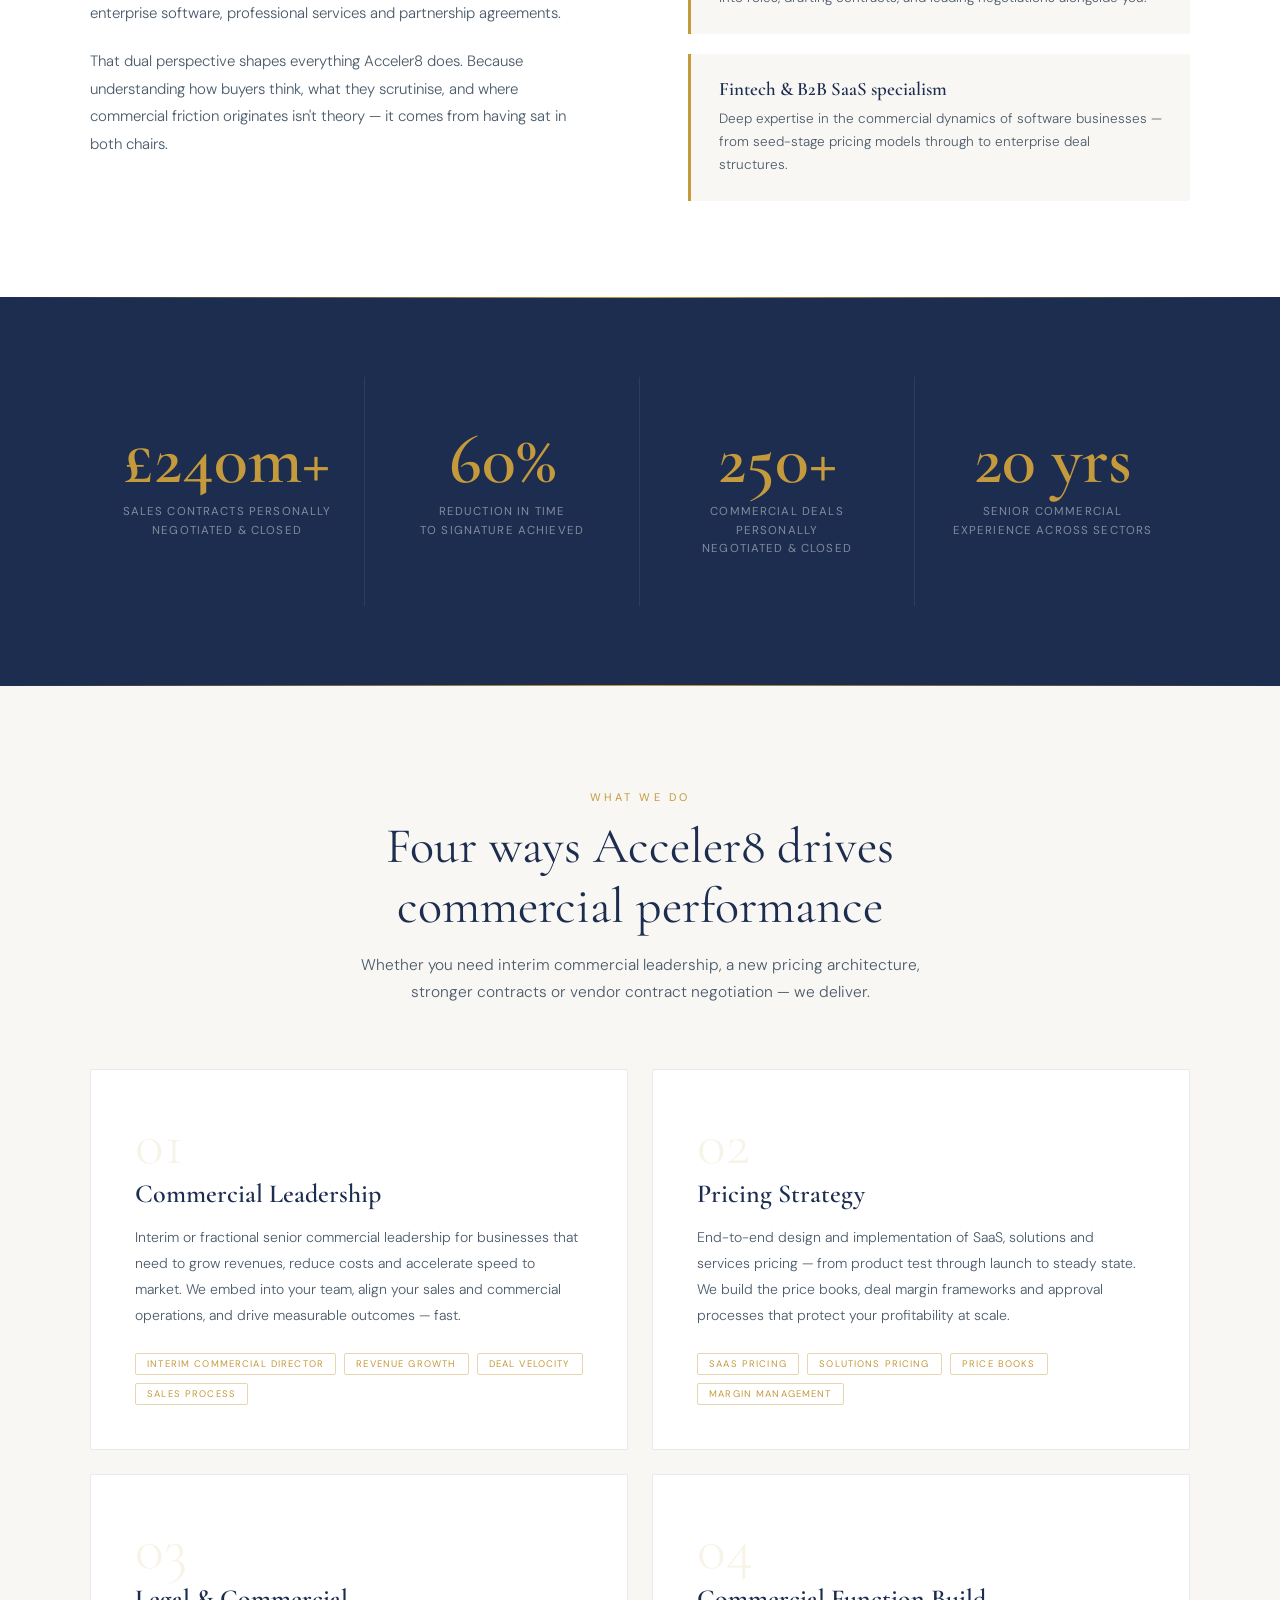
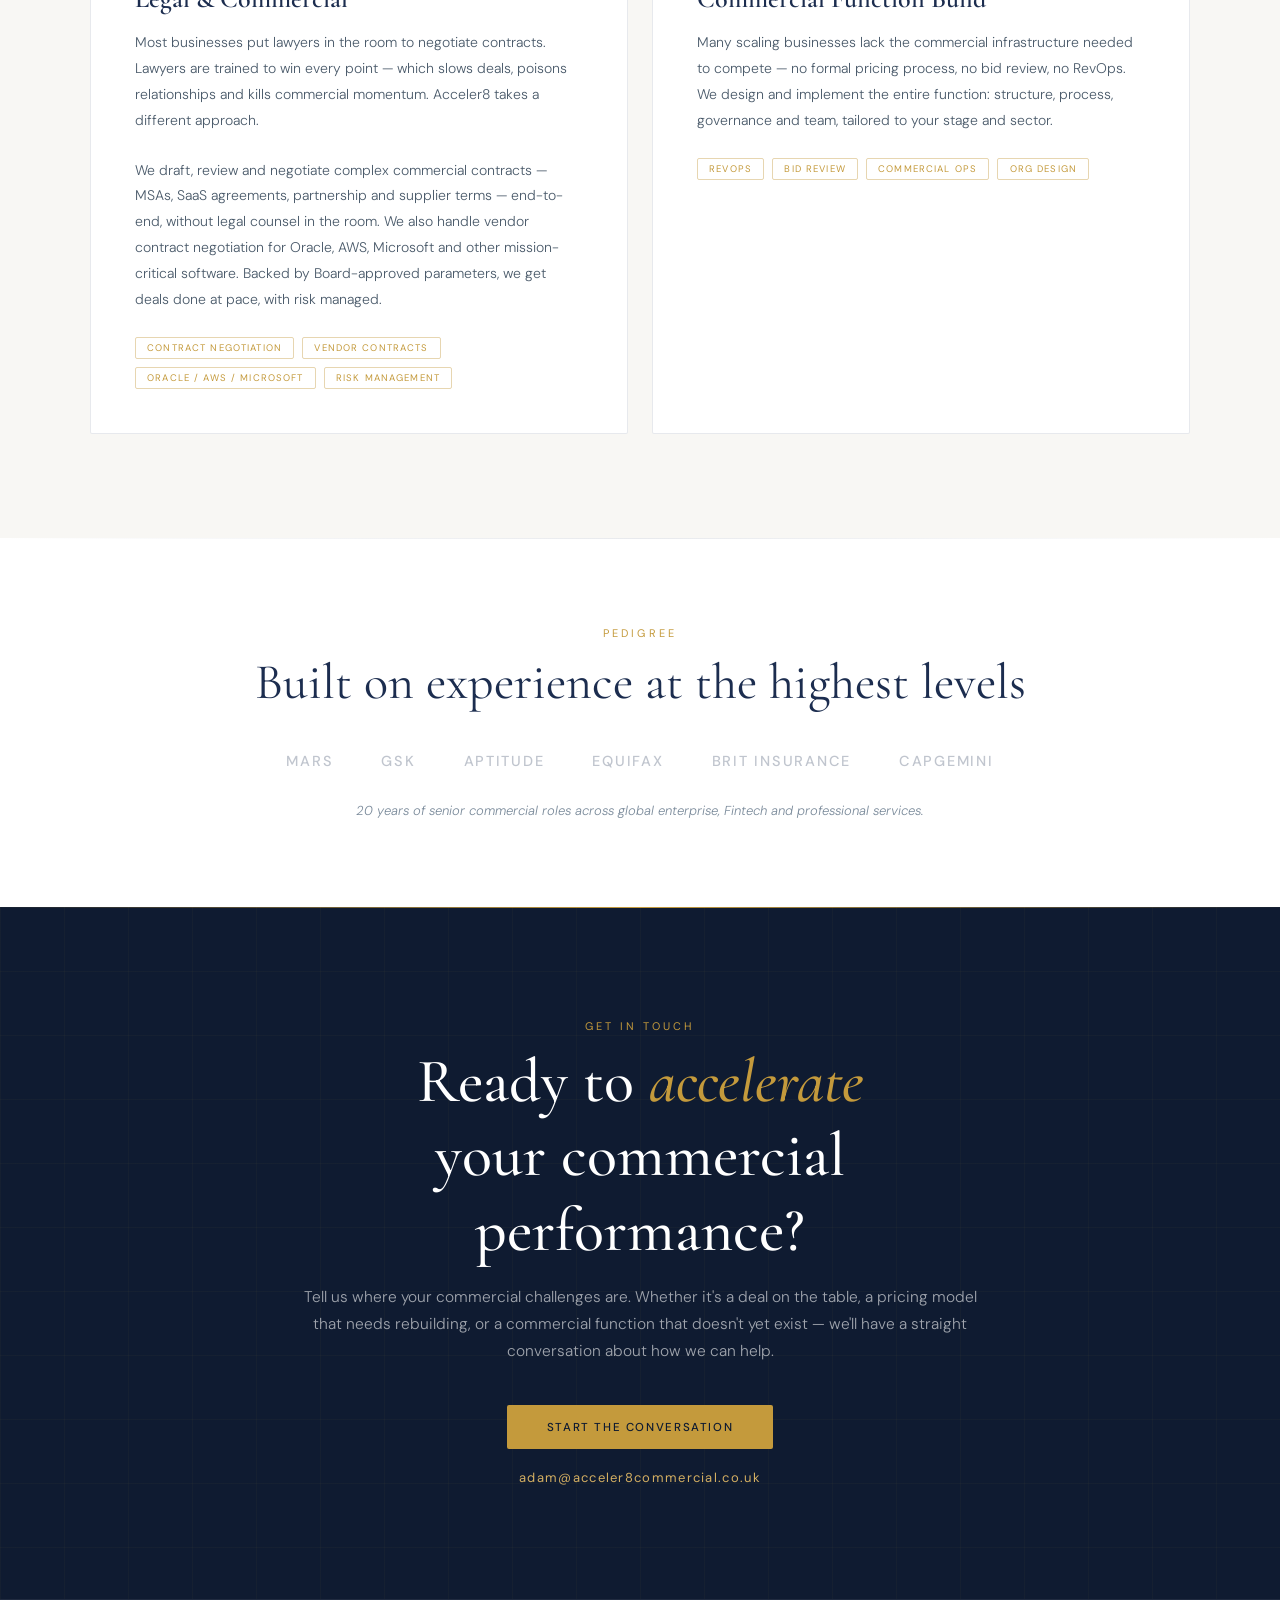
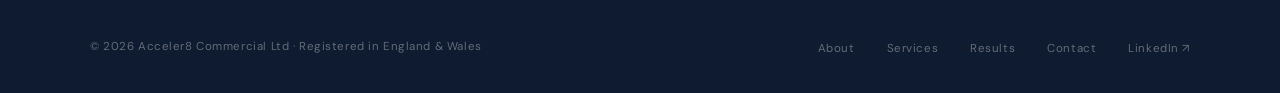
==== commit 74ca3929: "Rename index_updated.html to index.html" ====
--- a/index.html
+++ b/index.html
@@ -3,8 +3,8 @@
 <head>
   <meta charset="UTF-8">
   <meta name="viewport" content="width=device-width, initial-scale=1.0">
-  <meta name="description" content="Acceler8 Commercial — B2B commercial consultancy for fintech and software. Revenue growth, deal velocity, pricing strategy and contract negotiation.">
-  <title>Acceler8 Commercial Ltd — Commercial Consultancy</title>
+  <meta name="description" content="Interim commercial leadership for SaaS and Fintech. Cut deal close time, build pricing strategy, reduce software licensing spend.">
+  <title>Interim Commercial Director | SaaS & Fintech</title>
 
   <!-- Google Fonts -->
   <link href="https://fonts.googleapis.com/css2?family=Cormorant+Garamond:ital,wght@0,300;0,400;0,500;0,600;0,700;1,300;1,400;1,600&family=DM+Sans:opsz,wght@9..40,300;9..40,400;9..40,500&display=swap" rel="stylesheet">
@@ -43,10 +43,10 @@
   <!-- ══ HERO ══ -->
   <section id="hero">
     <div class="hero-content">
-      <p class="hero-eyebrow">B2B Commercial Consultancy · Fintech & Software</p>
-      <h1 class="hero-title">Commercial<br><em>Accelerated.</em></h1>
+      <p class="hero-eyebrow">Interim Commercial Leadership · SaaS & Fintech</p>
+      <h1 class="hero-title">Cut your deal close time<br><em>in half.</em></h1>
       <div class="hero-rule"></div>
-      <p class="hero-sub">Senior commercial expertise — from both sides of the table. We grow revenues, protect margins, sharpen deals and build the commercial infrastructure that lets ambitious businesses scale.</p>
+      <p class="hero-sub">For B2B SaaS and Fintech CFOs who need faster deals, protected margins, and commercial infrastructure that scales. The only consultant who has sat on both sides of the commercial table — sales negotiation and procurement strategy.</p>
       <div class="hero-btns">
         <a href="#services" class="btn-gold">Our Services</a>
         <a href="#cta" class="btn-ghost">Start a Conversation</a>
@@ -77,20 +77,20 @@
 
         <div class="q-item reveal d2">
           <span class="q-num">02</span>
+          <p class="q-text">Do you need senior commercial leadership but aren't ready to hire a permanent Commercial Director?</p>
+          <span class="q-tag">Interim Leadership</span>
+        </div>
+
+        <div class="q-item reveal d1">
+          <span class="q-num">03</span>
+          <p class="q-text">Are you overpaying for mission-critical Oracle, AWS or Microsoft contracts?</p>
+          <span class="q-tag">Vendor Spend</span>
+        </div>
+
+        <div class="q-item reveal d2">
+          <span class="q-num">04</span>
           <p class="q-text">Is revenue growing — but your margins telling a very different story?</p>
           <span class="q-tag">Revenue &amp; Margin</span>
-        </div>
-
-        <div class="q-item reveal d1">
-          <span class="q-num">03</span>
-          <p class="q-text">Do you know if your pricing model is maximising what the market will pay?</p>
-          <span class="q-tag">Pricing Strategy</span>
-        </div>
-
-        <div class="q-item reveal d2">
-          <span class="q-num">04</span>
-          <p class="q-text">Are you launching products without a commercial architecture built to scale?</p>
-          <span class="q-tag">Go-To-Market</span>
         </div>
 
         <div class="q-item reveal d1">
@@ -101,8 +101,8 @@
 
         <div class="q-item reveal d2">
           <span class="q-num">06</span>
-          <p class="q-text">Do your contracts truly protect your business — or do they just tick a box?</p>
-          <span class="q-tag">Risk &amp; Governance</span>
+          <p class="q-text">Do you know if your pricing model is maximising what the market will pay?</p>
+          <span class="q-tag">Pricing Strategy</span>
         </div>
 
         <div class="q-item q-last reveal">
@@ -178,7 +178,7 @@
       <div class="svc-header">
         <span class="section-eye reveal">What we do</span>
         <h2 class="section-h-dark reveal d1">Four ways Acceler8 drives<br>commercial performance</h2>
-        <p class="svc-sub reveal d2">Whether you need immediate deal support, a new pricing architecture, stronger contracts or a commercial function built from the ground up — we deliver.</p>
+        <p class="svc-sub reveal d2">Whether you need interim commercial leadership, a new pricing architecture, stronger contracts or vendor contract negotiation — we deliver.</p>
       </div>
       <div class="svc-grid">
 
@@ -187,10 +187,10 @@
           <h3 class="svc-title">Commercial Leadership</h3>
           <p class="svc-body">Interim or fractional senior commercial leadership for businesses that need to grow revenues, reduce costs and accelerate speed to market. We embed into your team, align your sales and commercial operations, and drive measurable outcomes — fast.</p>
           <div class="svc-tags">
+            <span class="tag">Interim Commercial Director</span>
             <span class="tag">Revenue Growth</span>
-            <span class="tag">Cost Reduction</span>
             <span class="tag">Deal Velocity</span>
-            <span class="tag">Interim Leadership</span>
+            <span class="tag">Sales Process</span>
           </div>
         </a>
 
@@ -210,11 +210,11 @@
           <div class="svc-num">03</div>
           <h3 class="svc-title">Legal &amp; Commercial</h3>
           <p class="svc-body">Most businesses put lawyers in the room to negotiate contracts. Lawyers are trained to win every point — which slows deals, poisons relationships and kills commercial momentum. Acceler8 takes a different approach.</p>
-          <p class="svc-body">We draft, review and negotiate complex commercial contracts — MSAs, SaaS agreements, partnership and supplier terms — end-to-end, without legal counsel in the room. Backed by Board-approved parameters and a structured playbook, we get deals done at pace, the right way, with risk managed and both sides walking away ready to do business.</p>
+          <p class="svc-body">We draft, review and negotiate complex commercial contracts — MSAs, SaaS agreements, partnership and supplier terms — end-to-end, without legal counsel in the room. We also handle vendor contract negotiation for Oracle, AWS, Microsoft and other mission-critical software. Backed by Board-approved parameters, we get deals done at pace, with risk managed.</p>
           <div class="svc-tags">
-            <span class="tag">Contract Drafting</span>
-            <span class="tag">Negotiation</span>
-            <span class="tag">Commercial Playbooks</span>
+            <span class="tag">Contract Negotiation</span>
+            <span class="tag">Vendor Contracts</span>
+            <span class="tag">Oracle / AWS / Microsoft</span>
             <span class="tag">Risk Management</span>
           </div>
         </a>
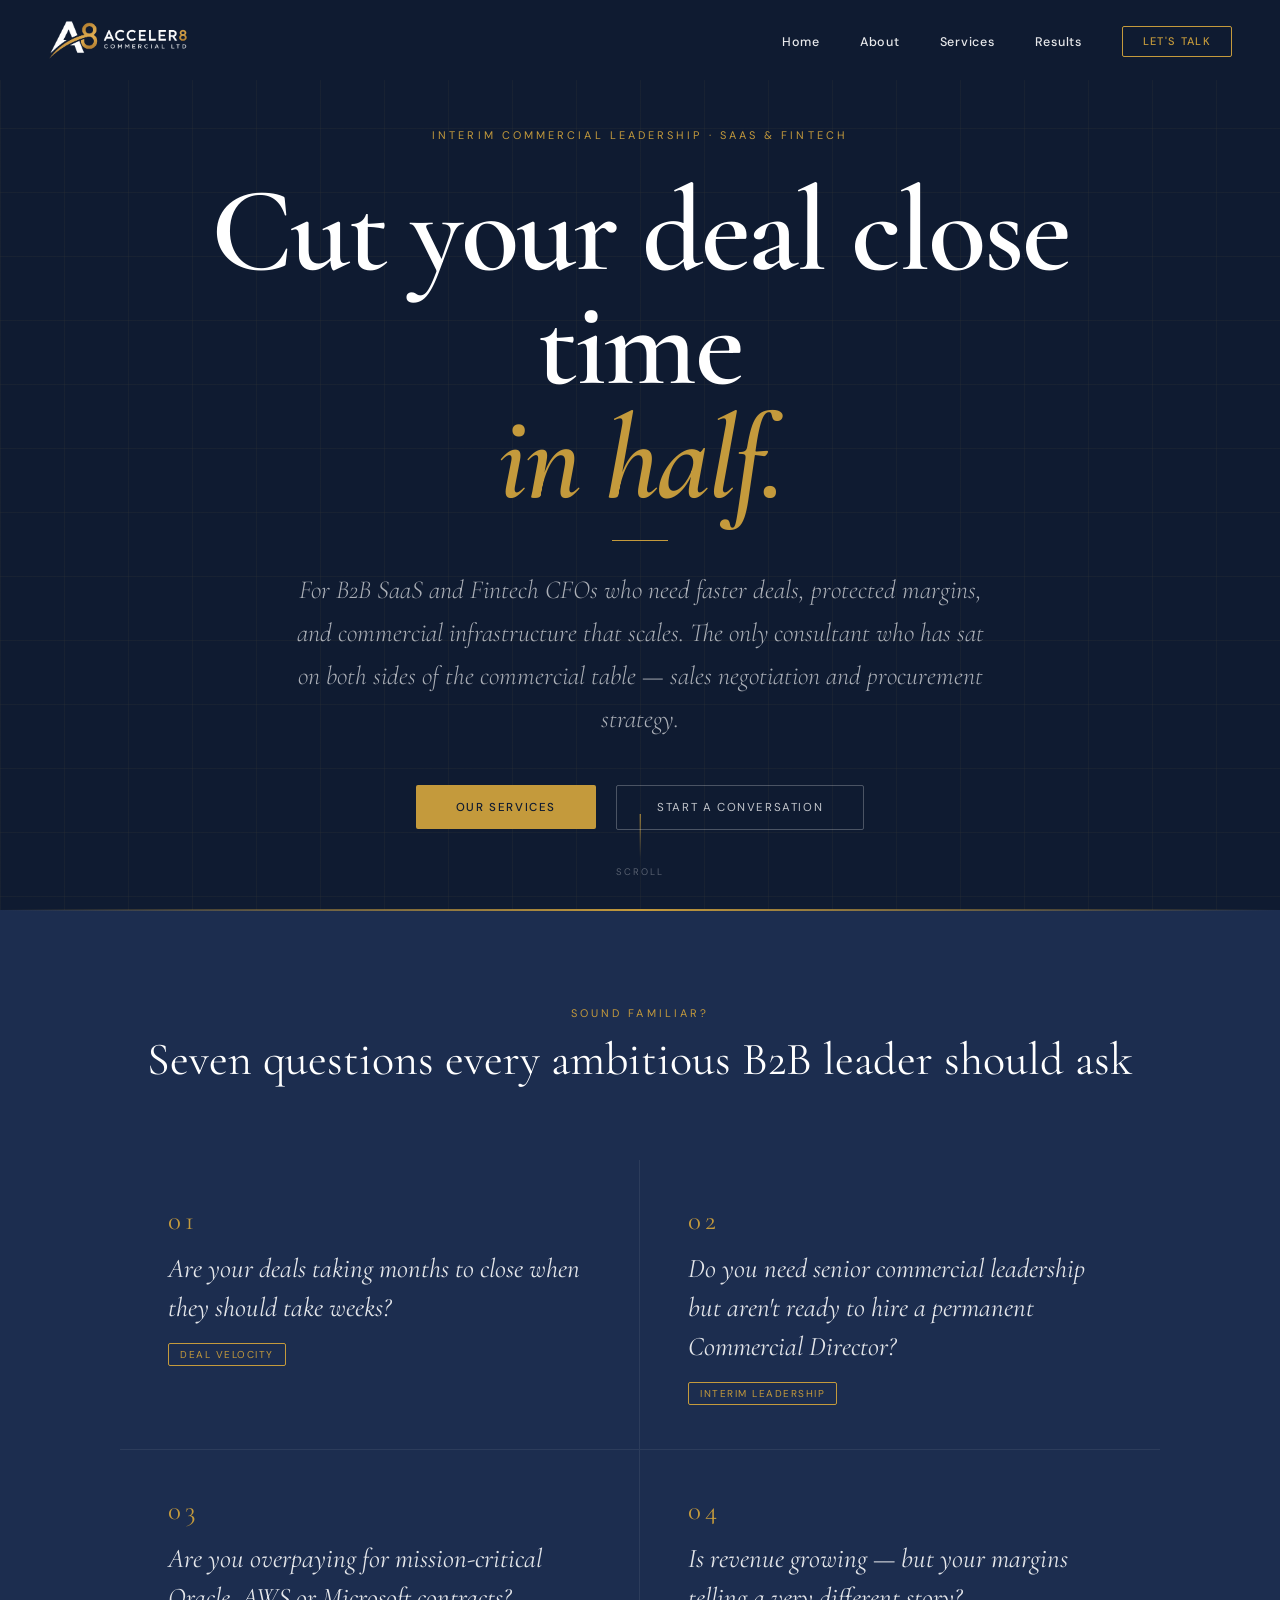
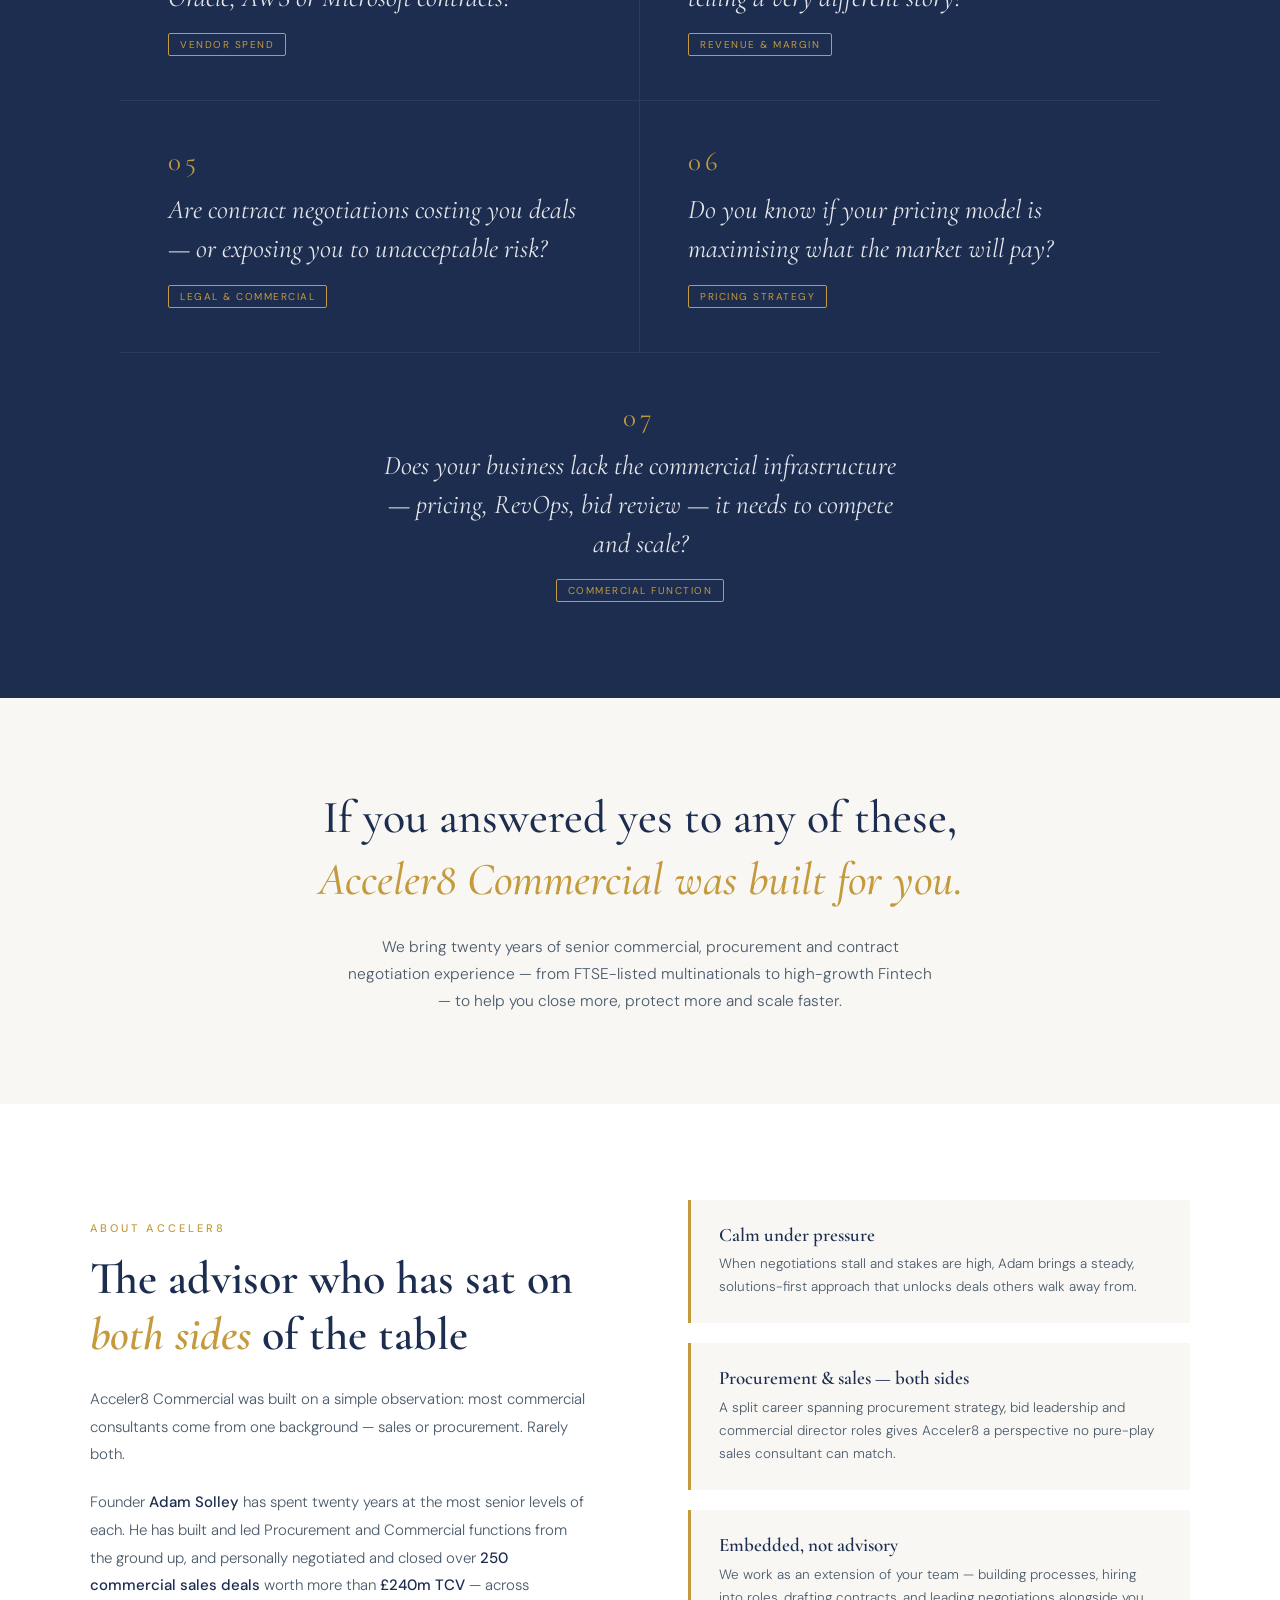
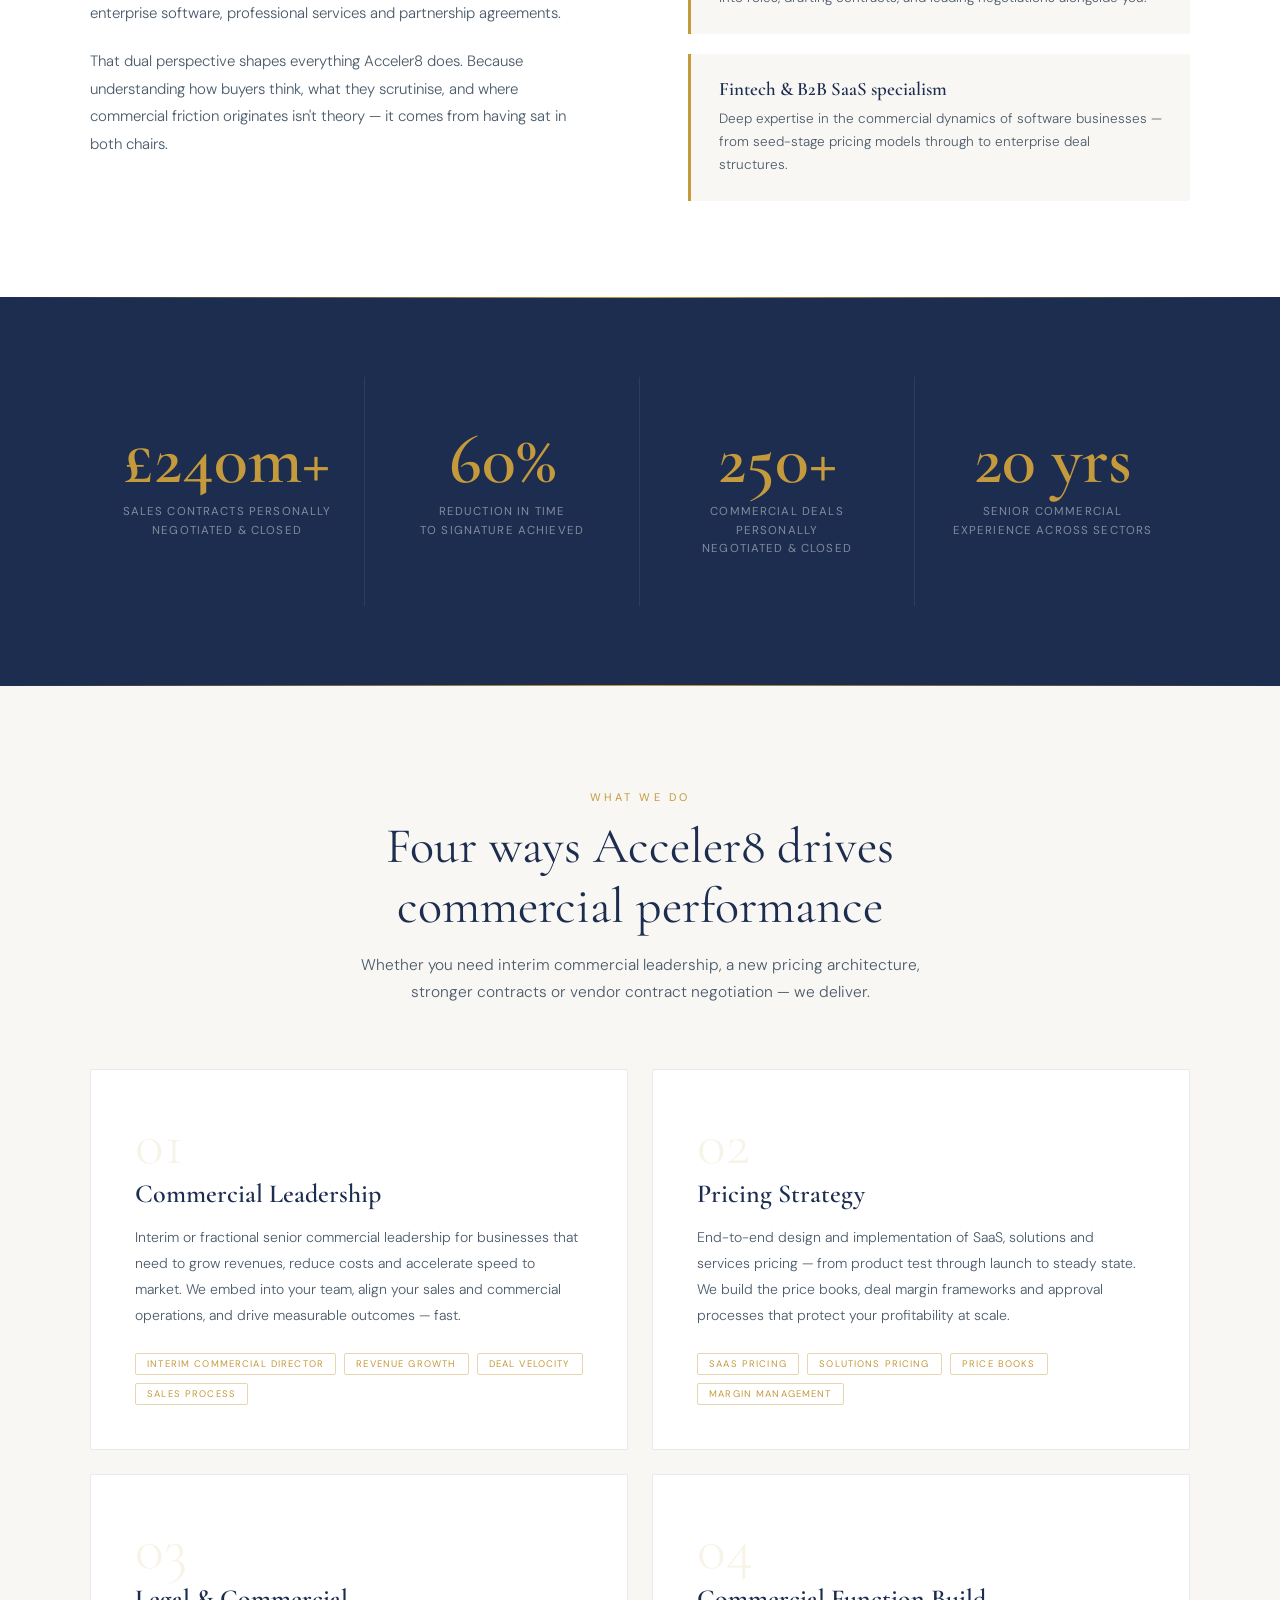
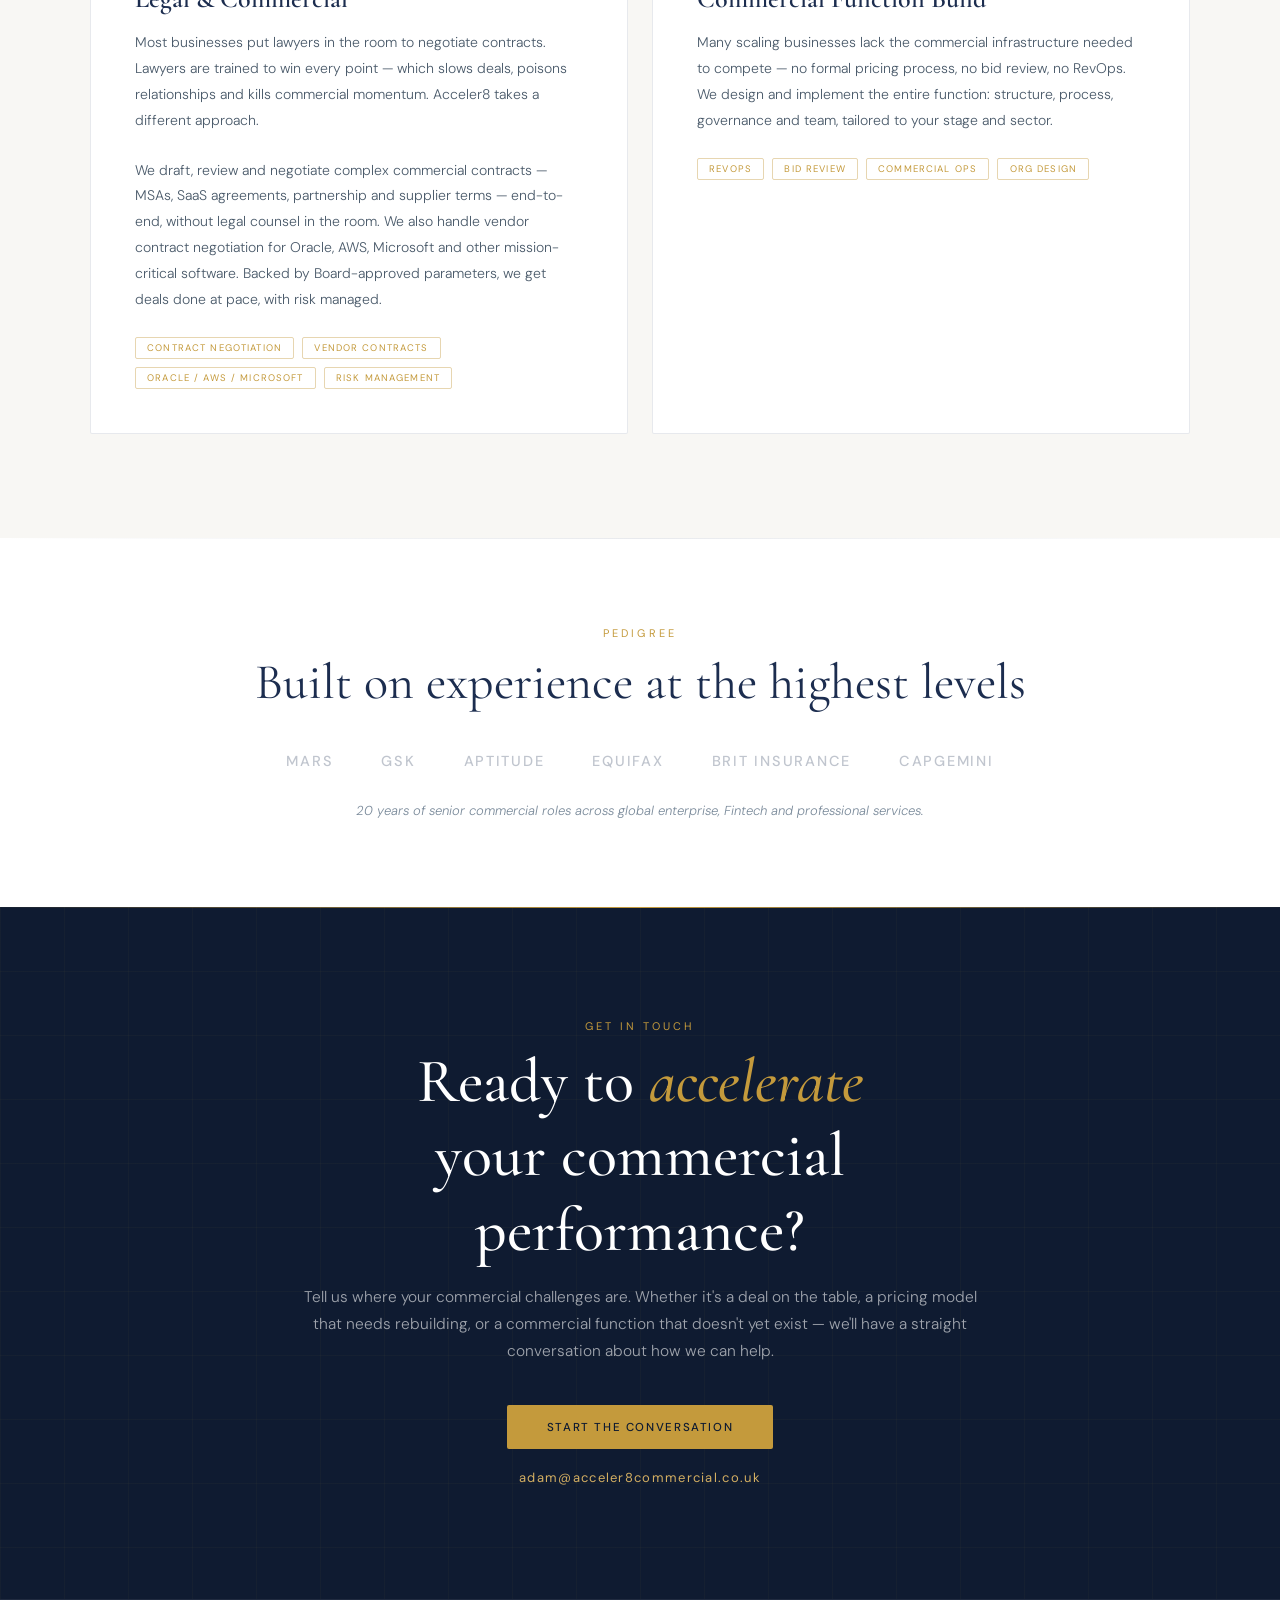
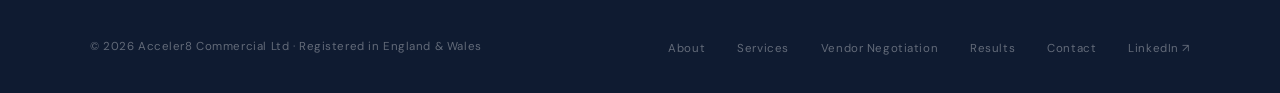
==== commit 1fc69158: "Add files via upload" ====
--- a/index.html
+++ b/index.html
@@ -272,6 +272,7 @@
       <ul class="footer-links">
         <li><a href="about.html">About</a></li>
         <li><a href="services.html">Services</a></li>
+        <li><a href="vendor-contract-negotiation.html">Vendor Negotiation</a></li>
         <li><a href="results.html">Results</a></li>
         <li><a href="contact.html">Contact</a></li>
         <li><a href="https://www.linkedin.com/in/adamfsolley" target="_blank" rel="noopener noreferrer">LinkedIn ↗</a></li>
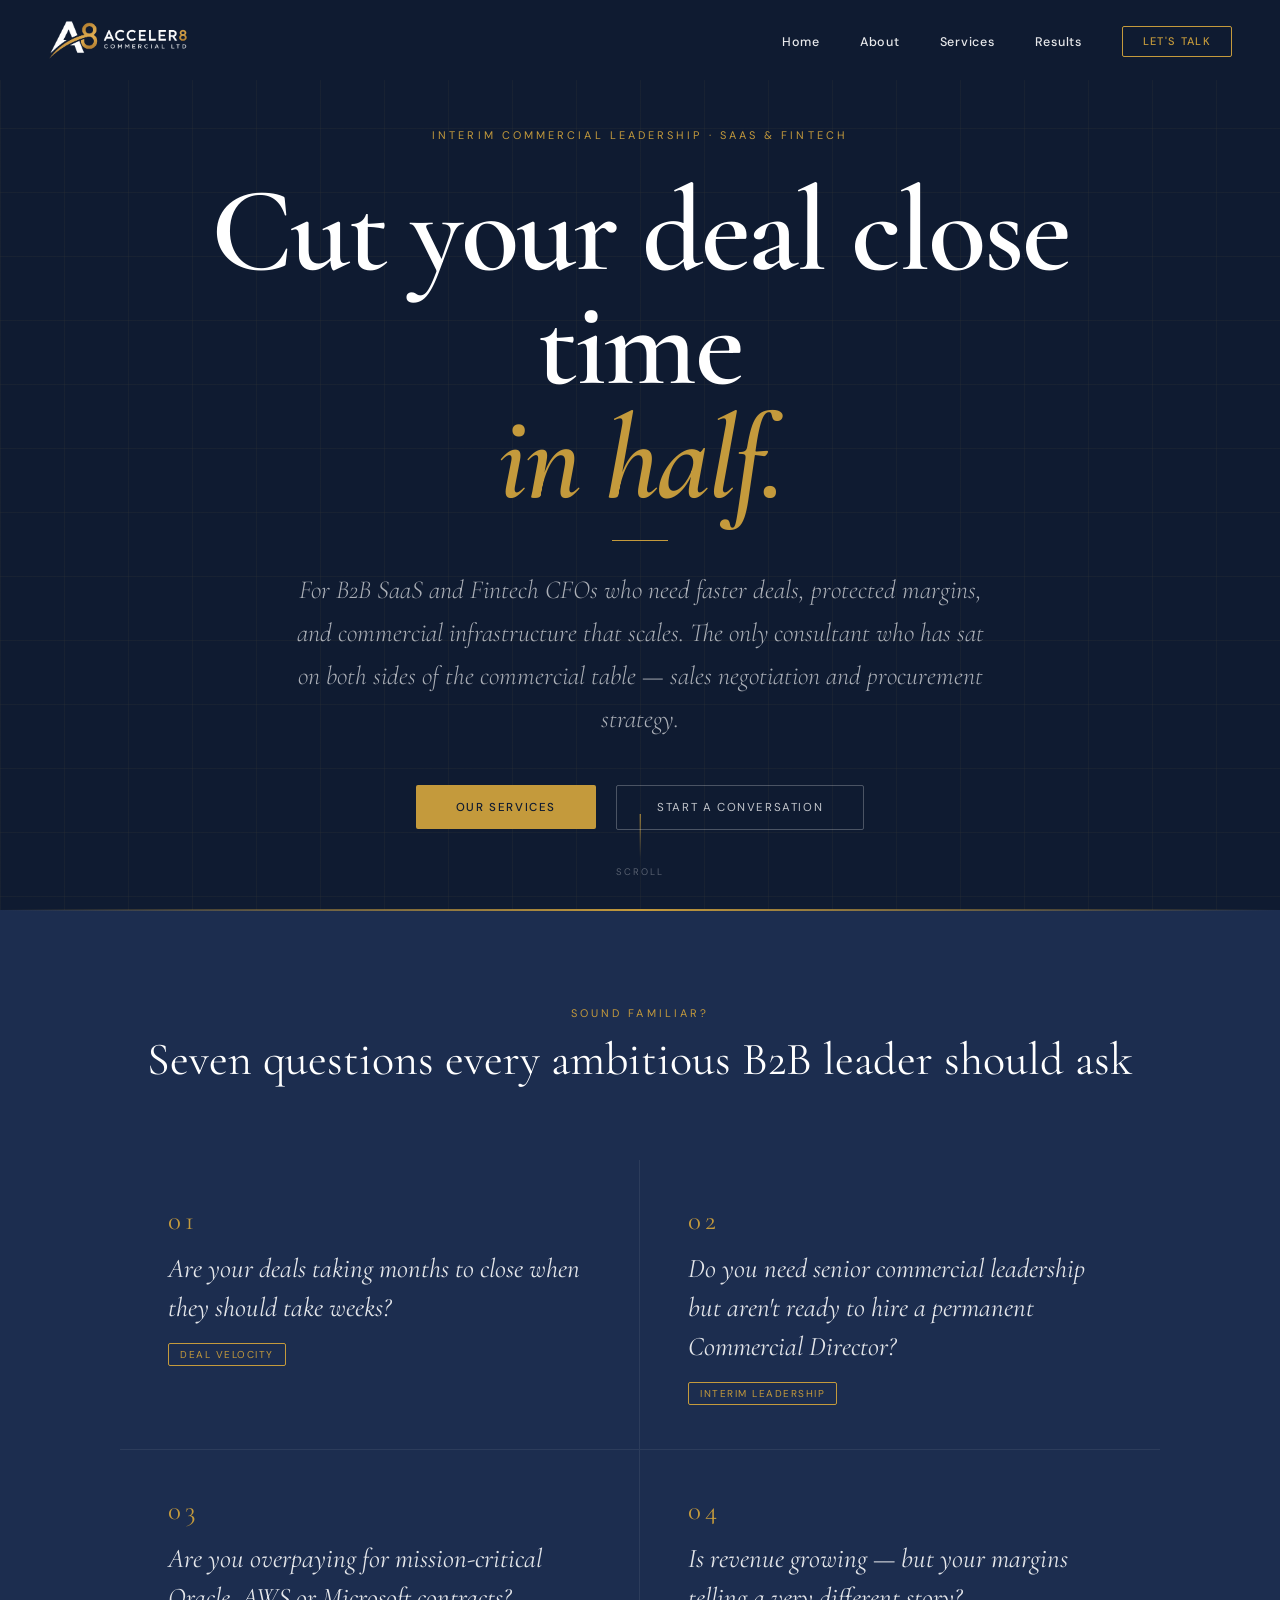
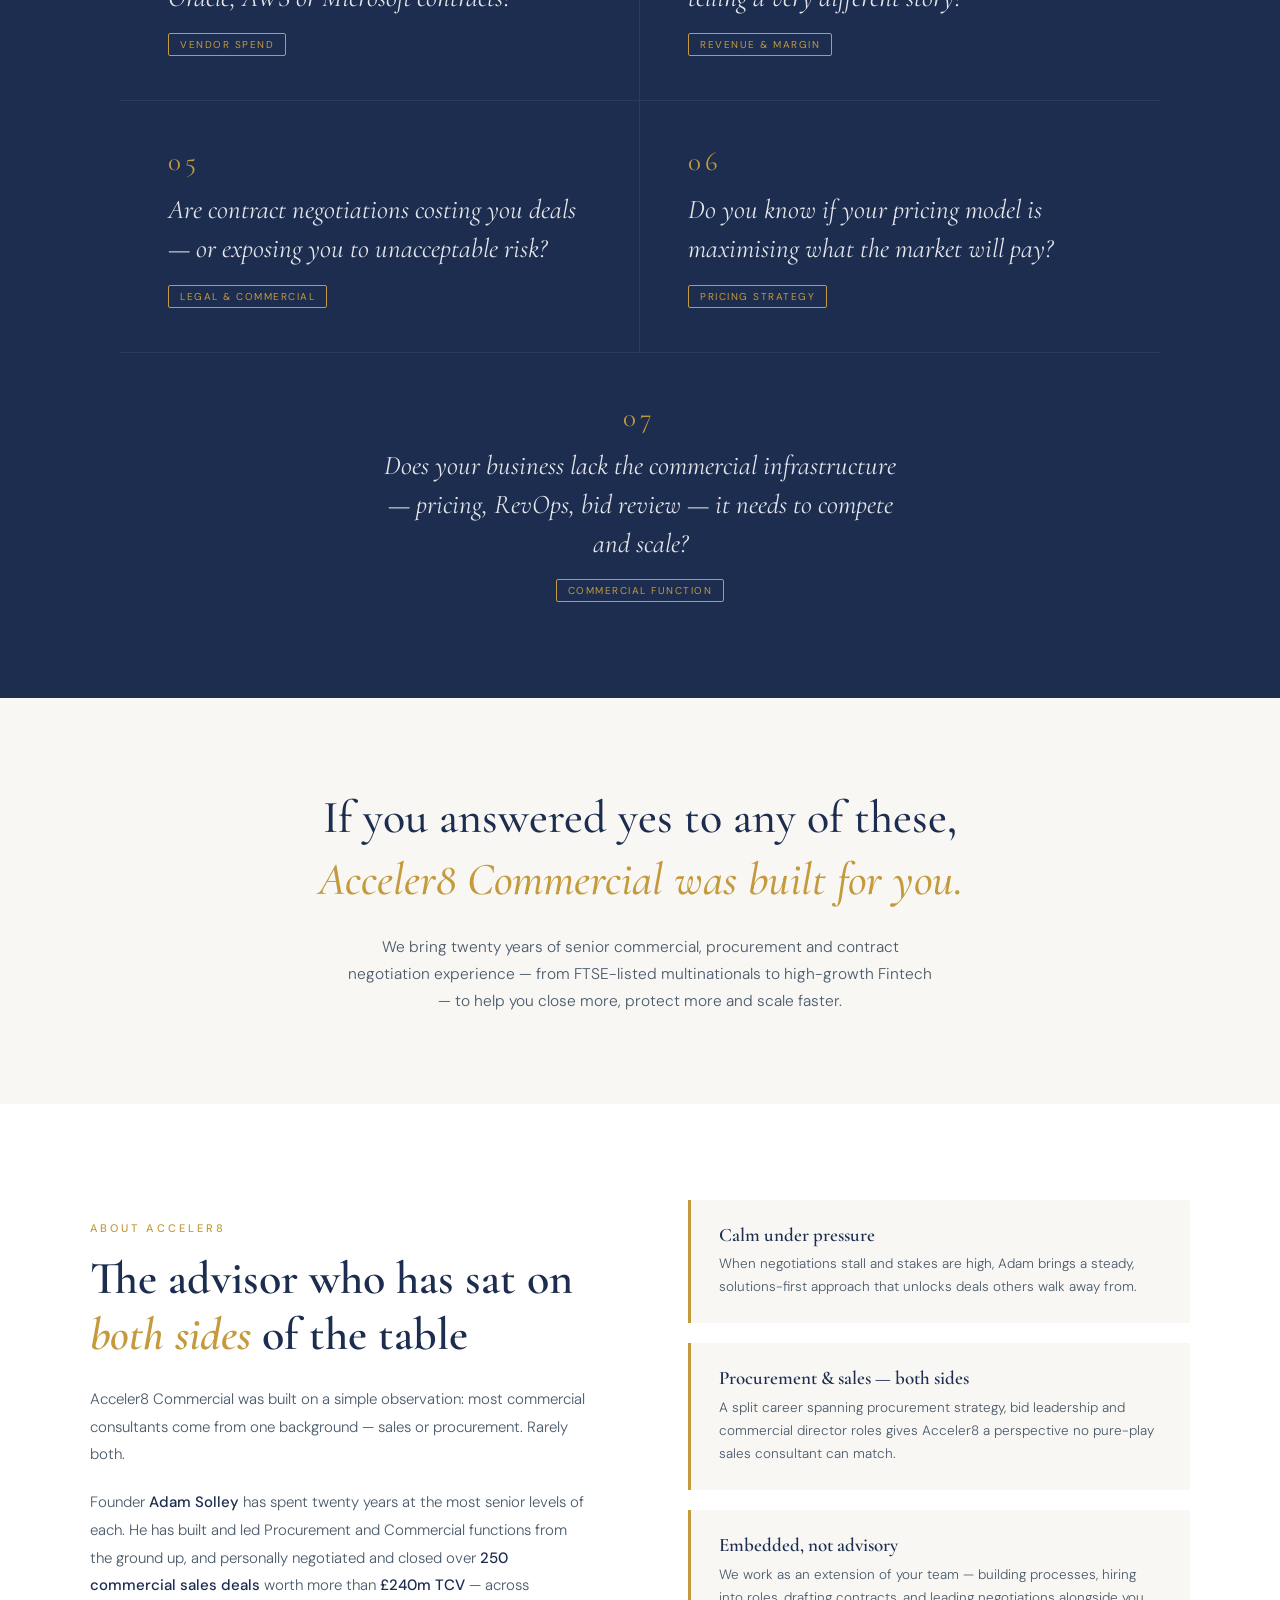
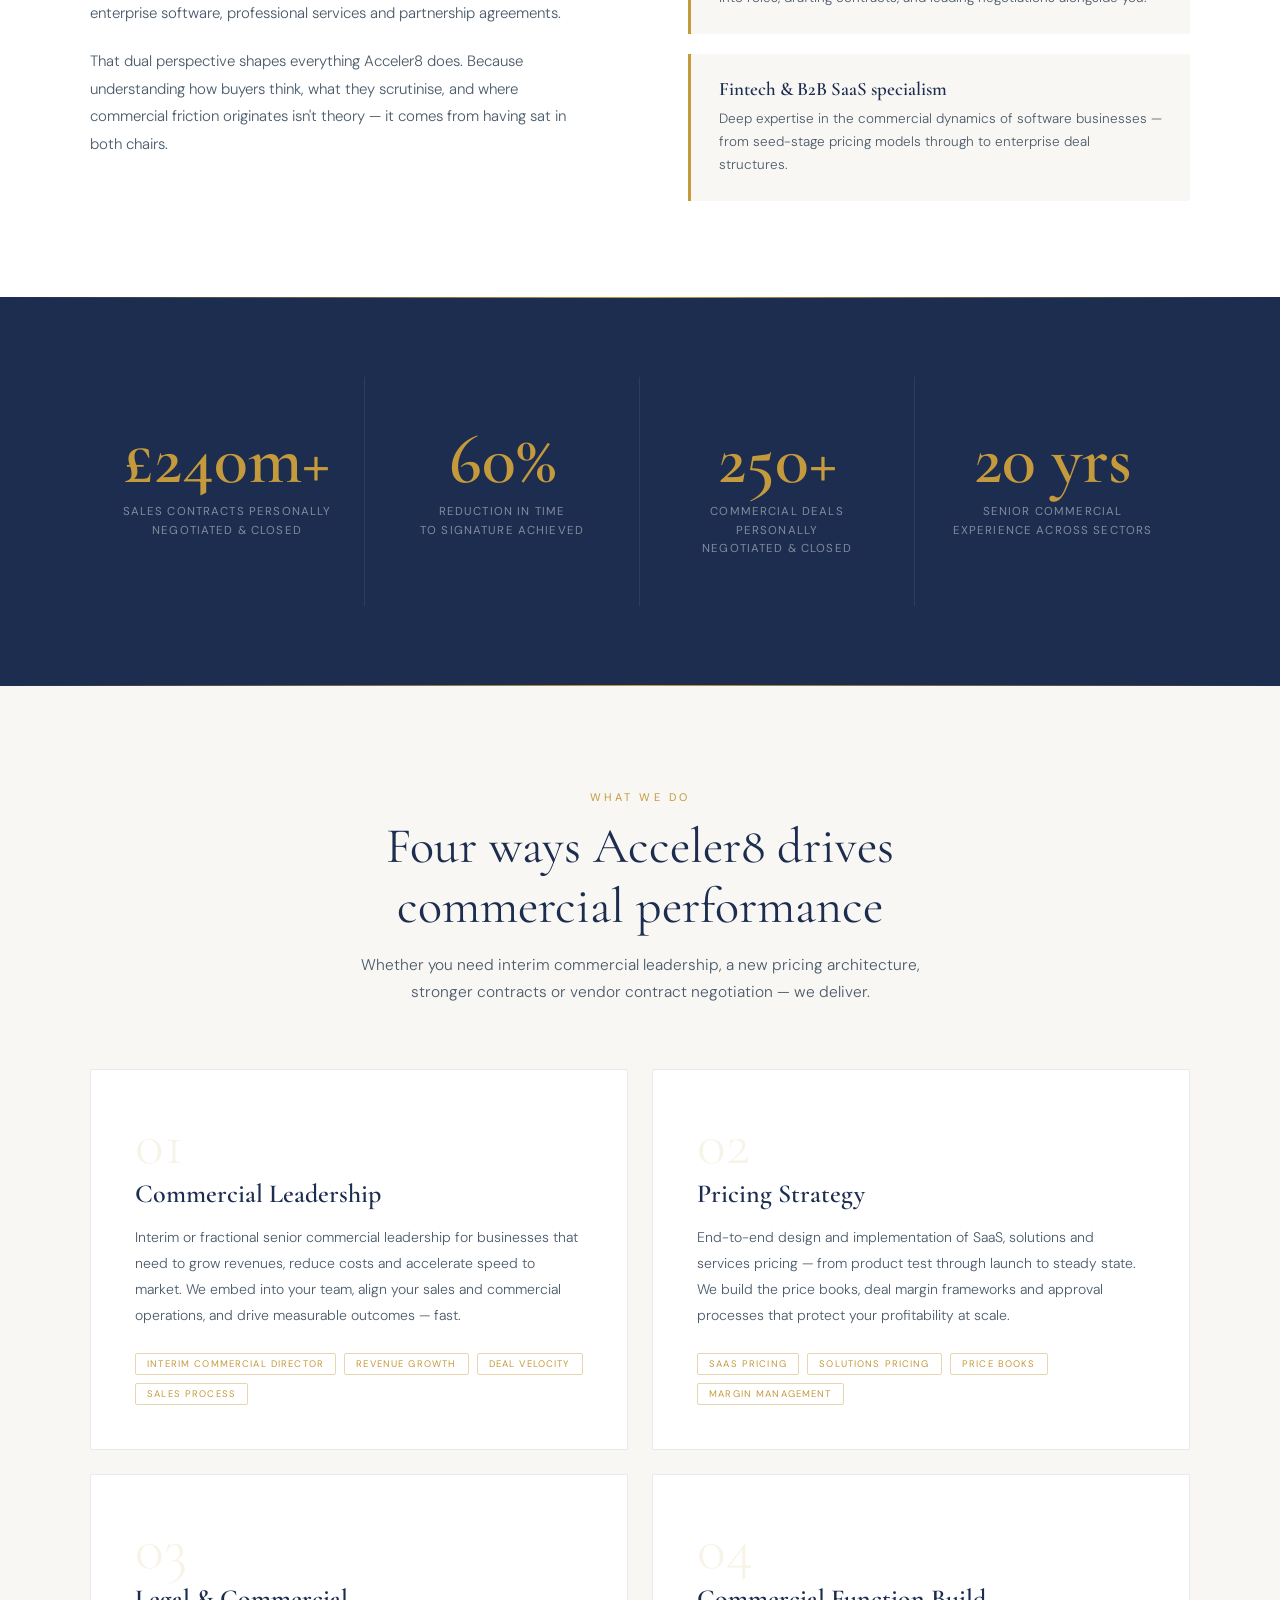
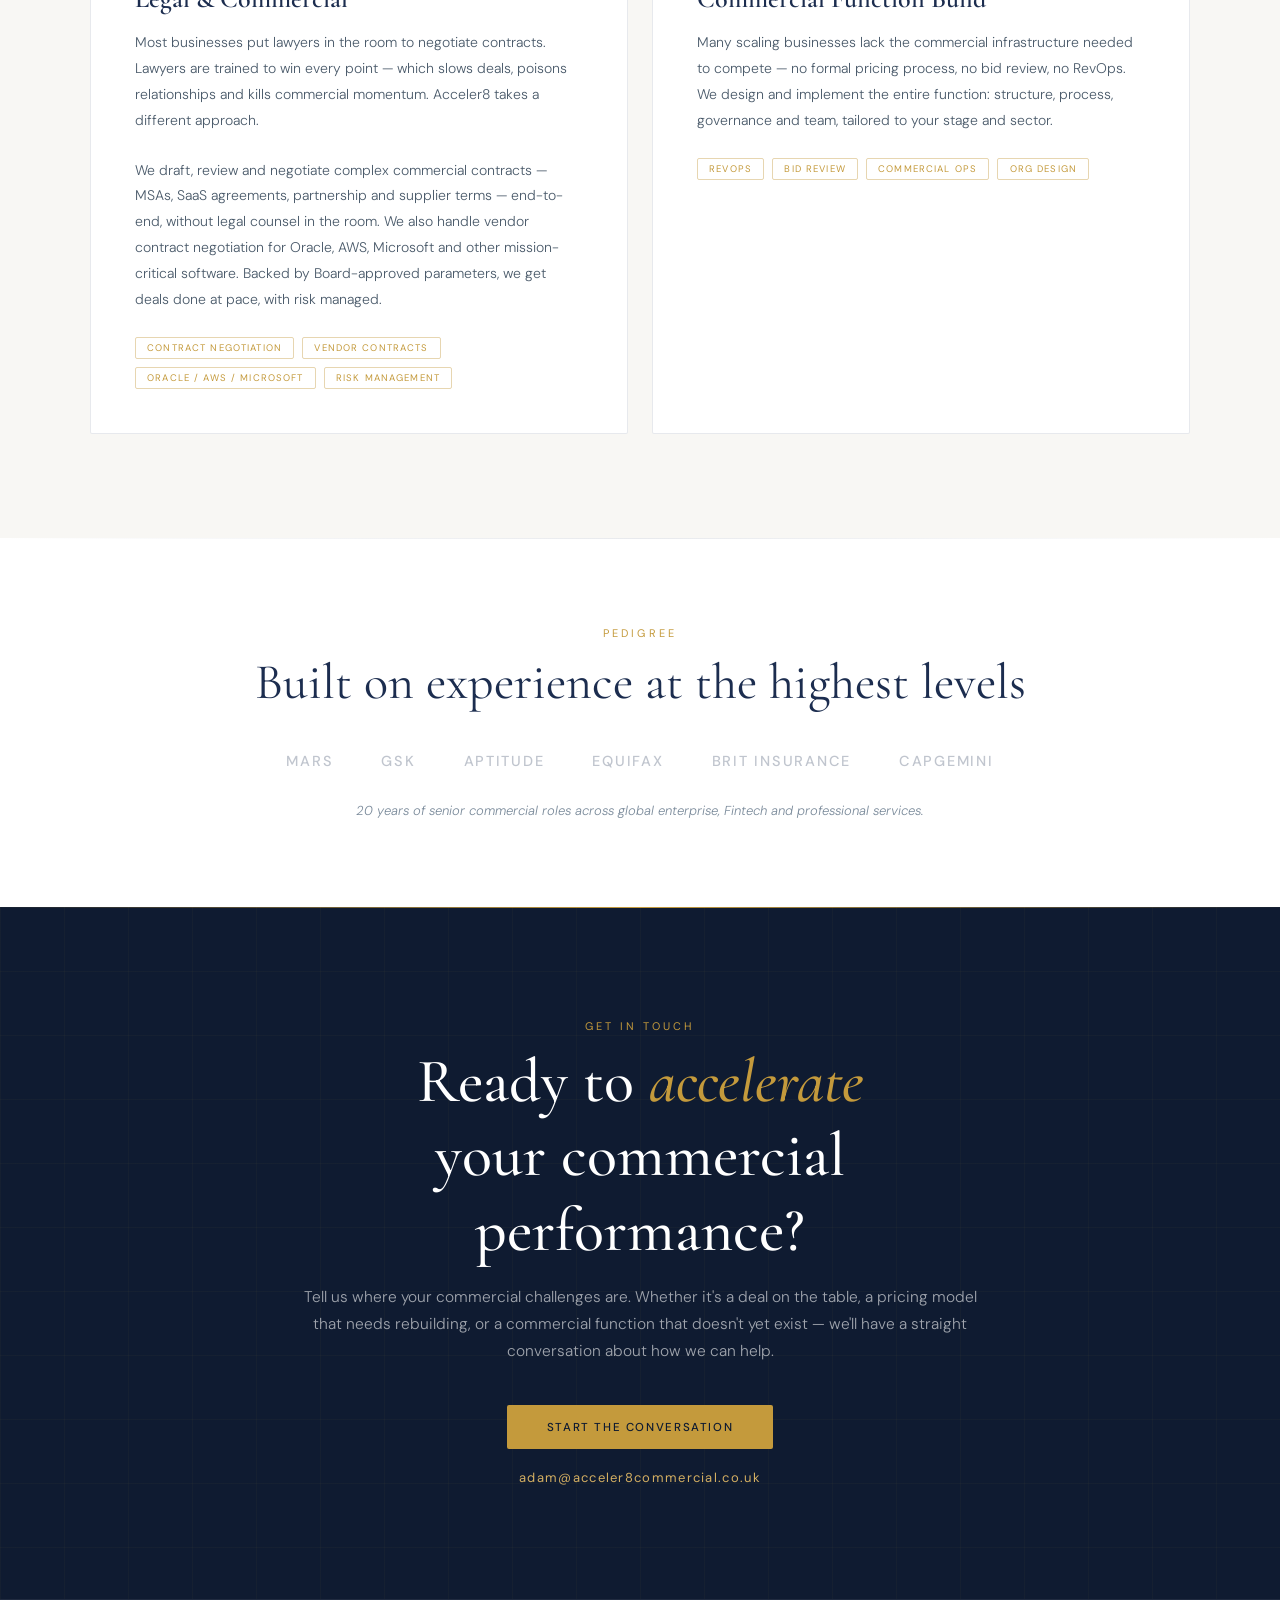
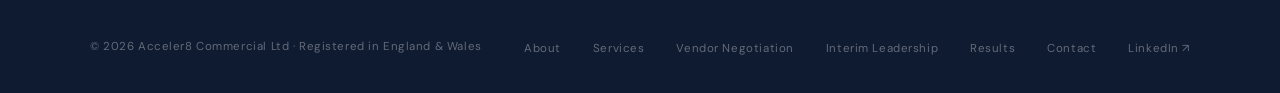
==== commit 27702b1e: "Add files via upload" ====
--- a/index.html
+++ b/index.html
@@ -273,6 +273,7 @@
         <li><a href="about.html">About</a></li>
         <li><a href="services.html">Services</a></li>
         <li><a href="vendor-contract-negotiation.html">Vendor Negotiation</a></li>
+        <li><a href="interim-commercial-leadership.html">Interim Leadership</a></li>
         <li><a href="results.html">Results</a></li>
         <li><a href="contact.html">Contact</a></li>
         <li><a href="https://www.linkedin.com/in/adamfsolley" target="_blank" rel="noopener noreferrer">LinkedIn ↗</a></li>
